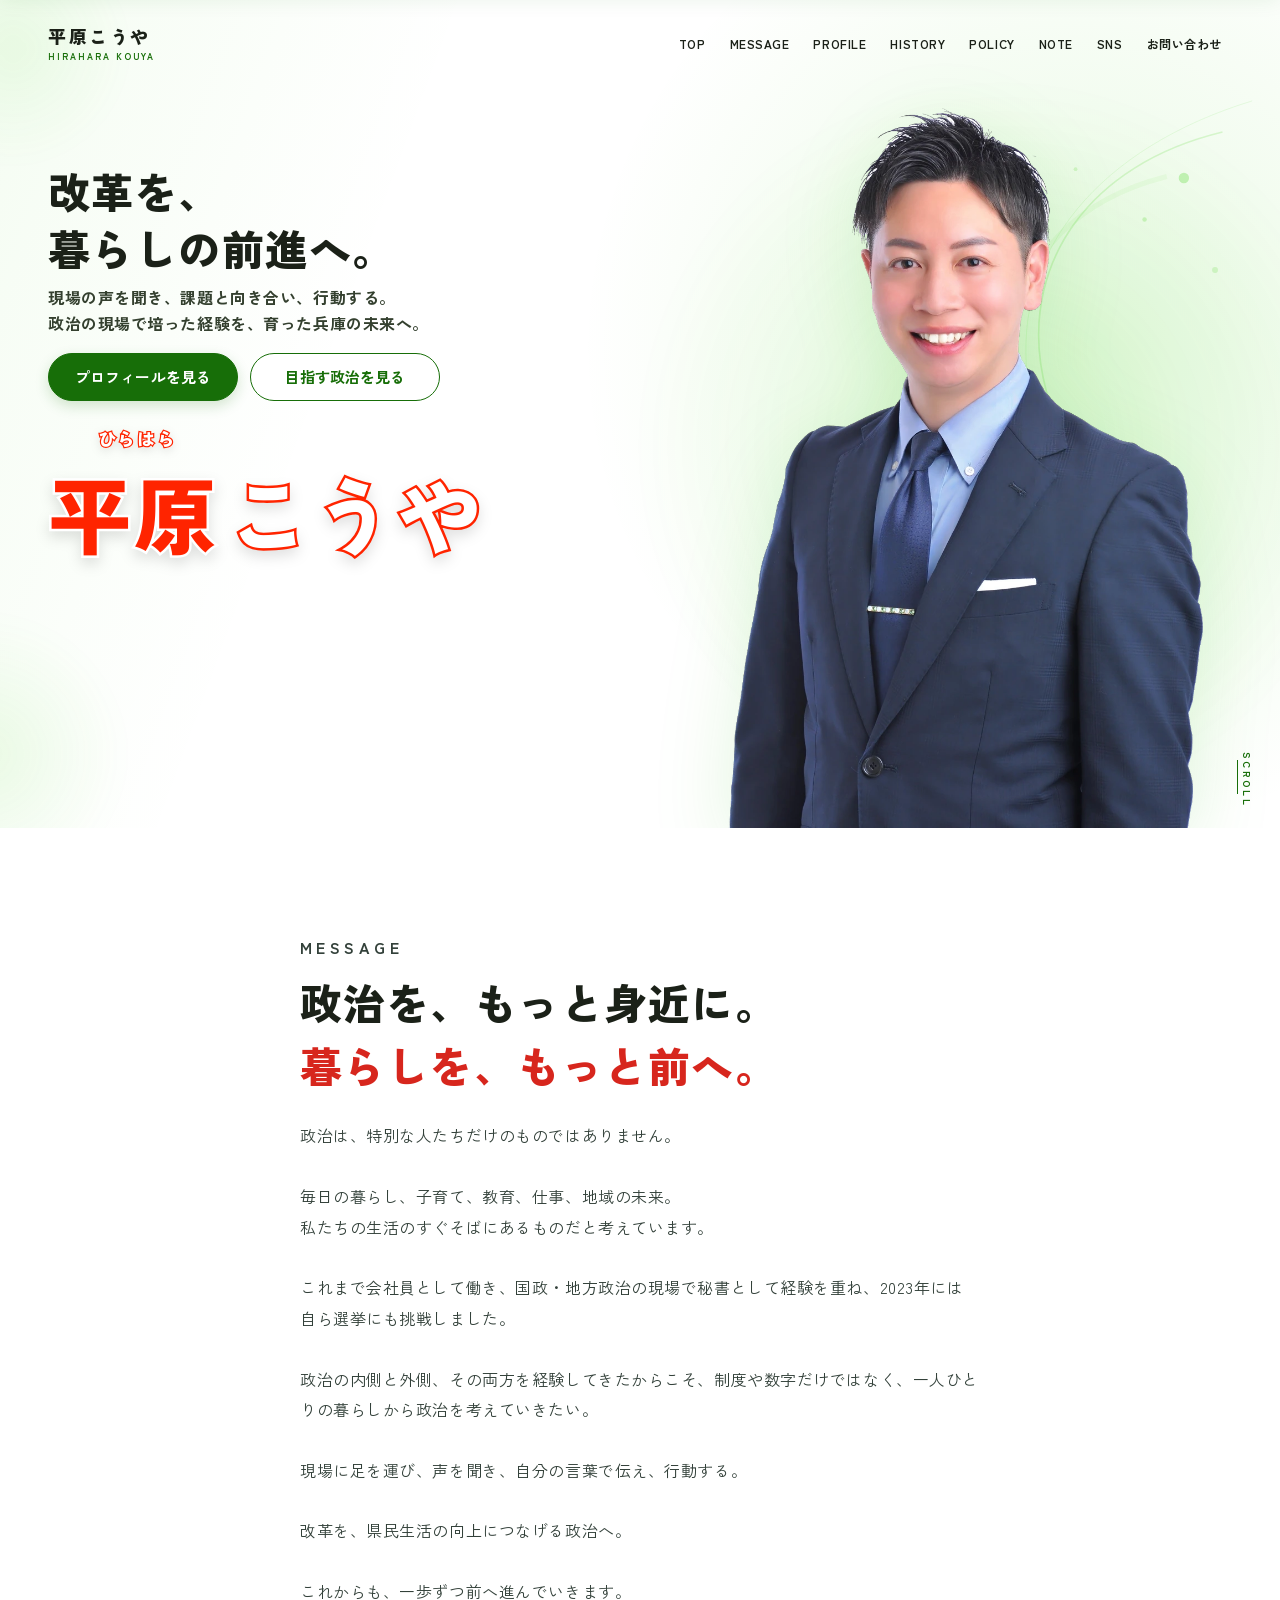
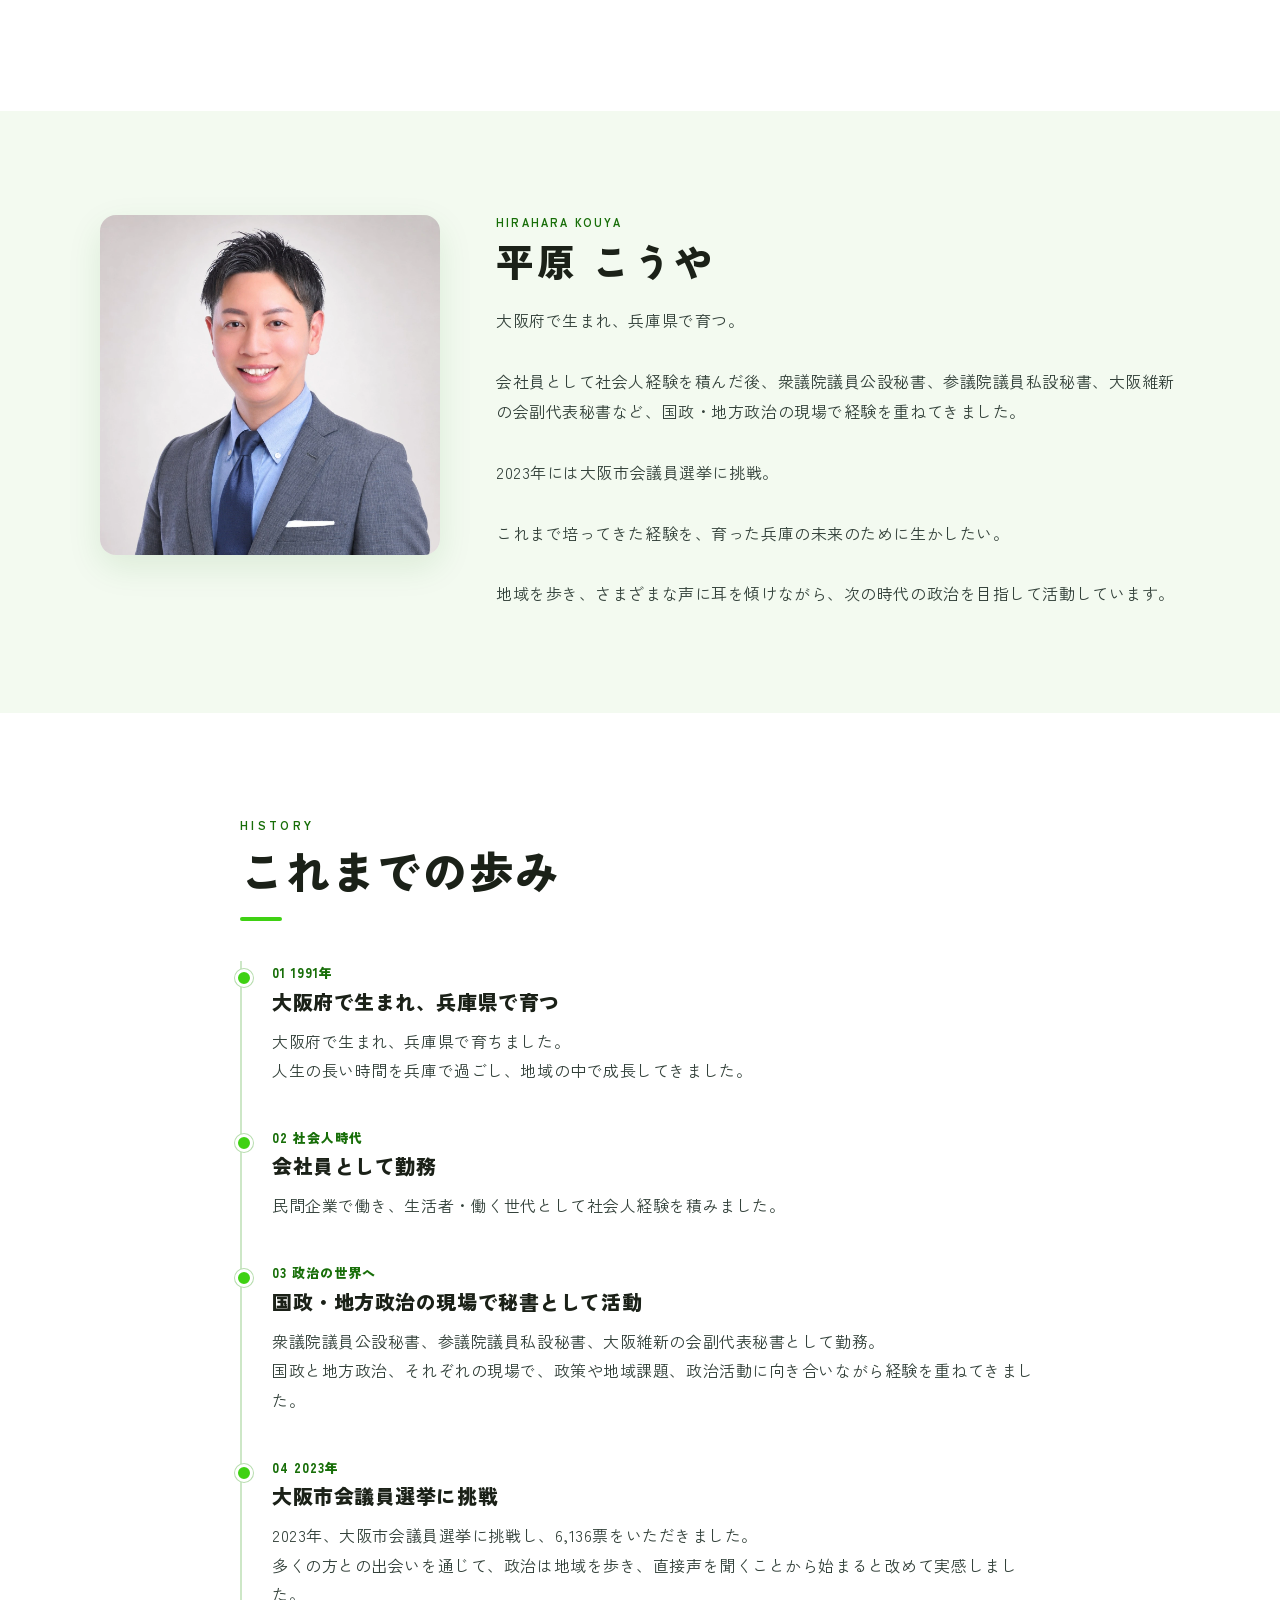
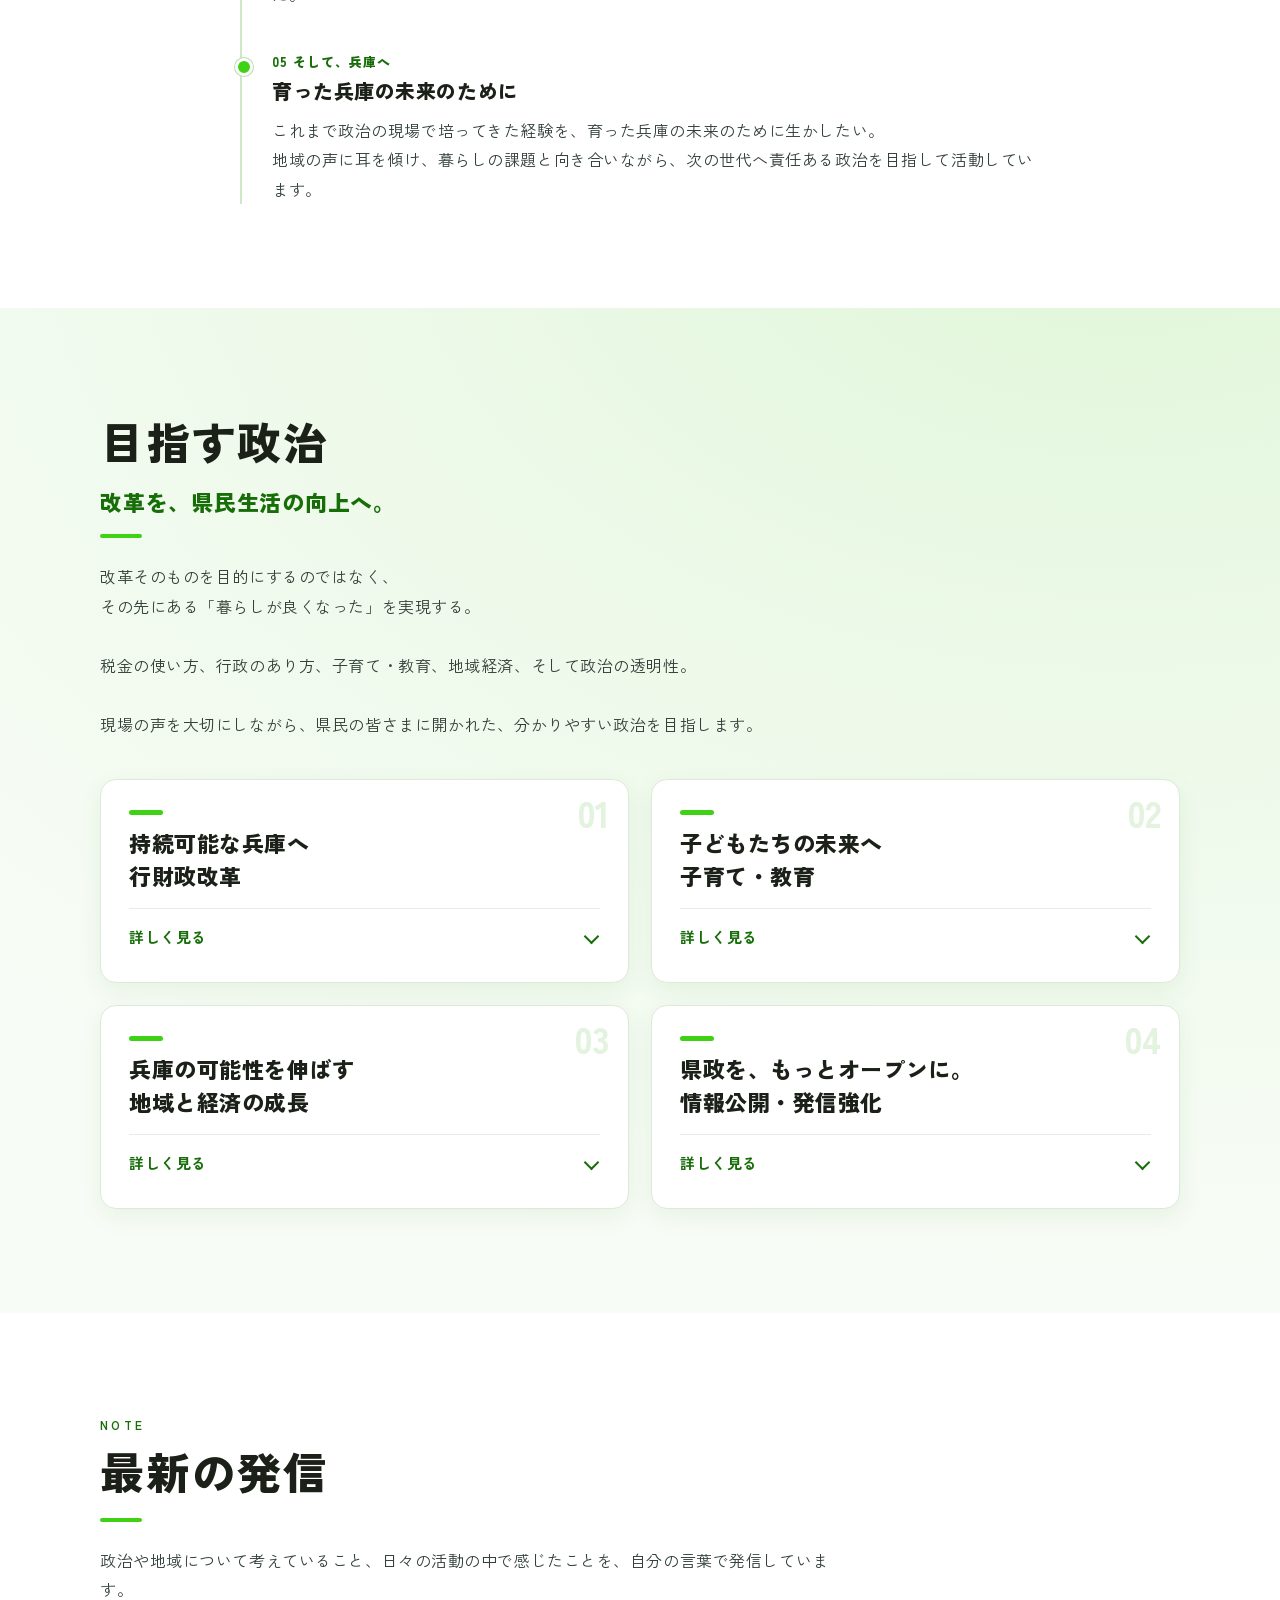
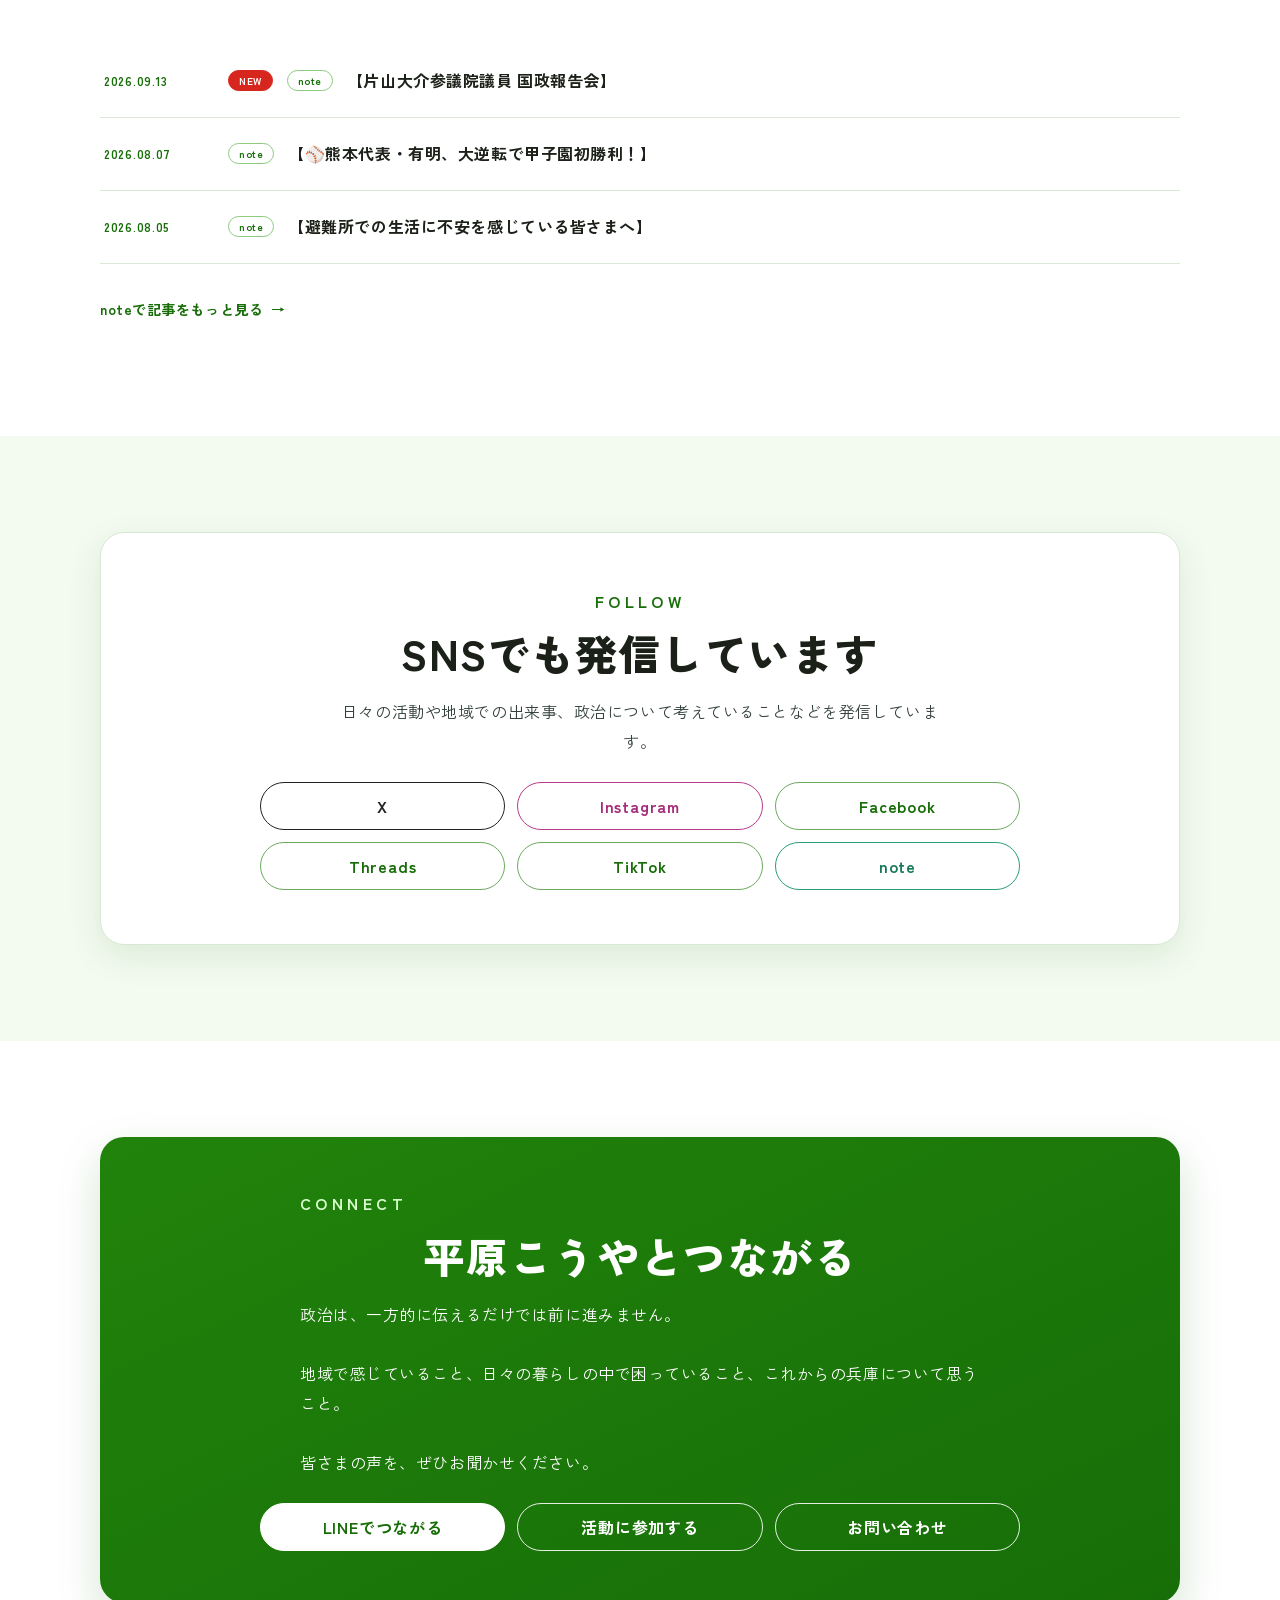
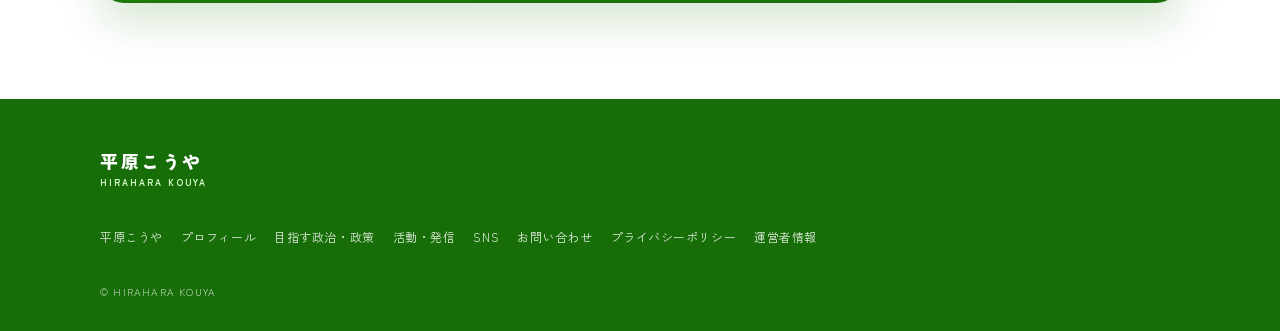
==== index.html @ 056015da "Load latest note articles from RSS" ====
<!doctype html><html lang="ja"><head><meta charset="utf-8"><meta name="viewport" content="width=device-width,initial-scale=1"><title>平原こうや（平原幸弥）公式サイト｜プロフィール・活動・政策</title><meta name="description" content="平原こうや（平原幸弥）公式サイト。プロフィール、活動、政策、最新の発信、SNS、お問い合わせ情報をご案内します。">
<link rel="preconnect" href="https://fonts.googleapis.com"><link rel="preconnect" href="https://fonts.gstatic.com" crossorigin>
<link href="https://fonts.googleapis.com/css2?family=Zen+Kaku+Gothic+New:wght@400;500;700;900&family=Yuji+Syuku&display=swap" rel="stylesheet">
<style>
*{box-sizing:border-box;margin:0;padding:0}
:root{
  --green:#3FD113;
  --green-dark:#237D12;
  --green-deep:#176E08;
  --green-ink:#124F0B;
  --wash:#F3FAF0;
  --wash-strong:#EAF7E5;
  --paper:#fff;
  --ink:#1B2118;
  --text:#33413A;
  --muted:#667068;
  --line:#DCE8D8;
  --red:#D7261D;
  --hero-red:#FF2400;
  --shadow:0 12px 34px rgba(23,110,8,.10);
}
html{scroll-behavior:smooth;scroll-padding-top:72px}
body{
  font-family:'Zen Kaku Gothic New','Hiragino Kaku Gothic ProN','Noto Sans JP',sans-serif;
  color:var(--ink);
  background:var(--paper);
  font-size:16px;
  line-height:1.8;
  letter-spacing:.035em;
  -webkit-font-smoothing:antialiased;
  text-rendering:optimizeLegibility;
  overflow-x:clip;
}
img{display:block;max-width:100%}
a{color:inherit;text-decoration:none}
ul{list-style:none}
button,input,textarea,select{font:inherit}
.wrap{width:min(100%,1120px);margin-inline:auto;padding-inline:20px}
.sec{position:relative;padding:72px 0}
.en{
  color:var(--green-deep);
  font-size:12px;
  font-weight:700;
  line-height:1.4;
  letter-spacing:.28em;
  text-transform:uppercase;
}
.sec-head{margin-bottom:40px}
.sec-head h2{
  margin-top:8px;
  font-size:30px;
  font-weight:900;
  line-height:1.35;
  letter-spacing:.04em;
}
.sec-head h2::after{
  content:"";
  display:block;
  width:42px;
  height:4px;
  margin-top:16px;
  border-radius:999px;
  background:var(--green);
}
.sec-head>p:not(.en){margin-top:24px;max-width:760px;color:var(--text);font-size:16px;line-height:1.85}
.acc-red{color:var(--red)}

/* Header */
.header,.fheader{
  left:0;right:0;z-index:70;
  display:flex;align-items:center;justify-content:space-between;
  padding:14px 20px;
}
.header{position:absolute;top:0}
.fheader{
  position:fixed;top:0;
  background:rgba(255,255,255,.96);
  box-shadow:0 5px 22px rgba(23,110,8,.10);
  transform:translateY(-110%);
  transition:transform .28s ease;
  backdrop-filter:blur(10px);
  -webkit-backdrop-filter:blur(10px);
}
.fheader.show{transform:translateY(0)}
.logo{
  min-height:44px;
  display:inline-flex;
  flex-direction:column;
  justify-content:center;
  font-size:18px;
  font-weight:900;
  line-height:1.25;
  letter-spacing:.14em;
}
.logo small{
  display:block;
  margin-top:5px;
  color:var(--green-deep);
  font-size:9px;
  font-weight:700;
  line-height:1.2;
  letter-spacing:.22em;
}
.gnav{display:none}
.menu-btn{
  position:relative;z-index:71;
  width:46px;height:46px;
  border:0;border-radius:11px;
  background:var(--green-deep);
  box-shadow:0 7px 18px rgba(23,110,8,.16);
  cursor:pointer;
}
.menu-btn span{
  display:block;
  width:20px;height:2px;
  margin:5px auto;
  background:#fff;
  transition:transform .22s ease,opacity .22s ease;
}
body.menu-open{overflow:hidden}
body.menu-open .menu-btn span:nth-child(1){transform:translateY(7px) rotate(45deg)}
body.menu-open .menu-btn span:nth-child(2){opacity:0}
body.menu-open .menu-btn span:nth-child(3){transform:translateY(-7px) rotate(-45deg)}
body.menu-open .header,body.menu-open .fheader{background:transparent;box-shadow:none}
body.menu-open .header .logo,body.menu-open .fheader .logo{color:#fff}
body.menu-open .header .logo small,body.menu-open .fheader .logo small{color:#D9FFD0}
.menu{
  position:fixed;inset:0;z-index:60;
  display:flex;
  flex-direction:column;
  justify-content:flex-start;
  gap:0;
  padding:96px 32px 40px;
  overflow-y:auto;
  background:linear-gradient(155deg,#21830B 0%,var(--green-deep) 100%);
  opacity:0;
  visibility:hidden;
  pointer-events:none;
  transition:opacity .22s ease,visibility .22s ease;
}
body.menu-open .menu{opacity:1;visibility:visible;pointer-events:auto}
.menu>a{
  display:flex;
  align-items:center;
  min-height:56px;
  padding:10px 0;
  border-bottom:1px solid rgba(255,255,255,.22);
  color:#fff;
  font-size:20px;
  font-weight:900;
  line-height:1.35;
  letter-spacing:.08em;
}
.menu-sns{display:flex;flex-wrap:wrap;gap:10px 18px;margin-top:26px}
.menu-sns a{
  display:inline-flex;align-items:center;justify-content:center;
  min-width:44px;min-height:44px;
  color:#fff;
  font-size:12px;font-weight:700;
}

/* Hero */
.hero{
  position:relative;
  min-height:100svh;
  display:flex;
  flex-direction:column;
  overflow:hidden;
  isolation:isolate;
  background:#fff;
}
.hero::before{
  content:"";
  position:absolute;inset:0;z-index:0;pointer-events:none;
  background:
    radial-gradient(circle at 84% 42%,rgba(63,209,19,.14) 0%,rgba(63,209,19,.07) 18%,rgba(63,209,19,0) 42%),
    linear-gradient(110deg,rgba(63,209,19,.055) 0%,rgba(255,255,255,0) 30%);
}
.hero::after{
  content:"";
  position:absolute;z-index:1;right:-34%;top:7%;
  width:118vw;height:62vh;
  pointer-events:none;
  opacity:.78;
  background:url("data:image/svg+xml,%3Csvg xmlns='http://www.w3.org/2000/svg' viewBox='0 0 1000 900'%3E%3Cg fill='none' stroke='%233FD113'%3E%3Cpath d='M940 70C755 115 676 248 695 382c19 137 132 227 94 360-28 96-123 142-244 150' stroke-width='2.2' opacity='.22'/%3E%3Cpath d='M980 28C775 91 658 229 677 399c18 157 141 254 85 407' stroke-width='1.3' opacity='.13'/%3E%3Cpath d='M865 130C746 160 668 238 660 338' stroke-width='7' opacity='.08'/%3E%3C/g%3E%3Cg fill='%233FD113'%3E%3Ccircle cx='888' cy='132' r='7' opacity='.35'/%3E%3Ccircle cx='835' cy='188' r='3' opacity='.28'/%3E%3Ccircle cx='930' cy='256' r='4' opacity='.22'/%3E%3Ccircle cx='742' cy='120' r='2.6' opacity='.22'/%3E%3C/g%3E%3C/svg%3E") center/contain no-repeat;
}
.hero-ring{display:none}
.glow{position:absolute;pointer-events:none;border-radius:50%}
.glow-main{
  right:-8%;top:8%;z-index:1;
  width:min(66vw,760px);aspect-ratio:1;
  background:radial-gradient(circle,rgba(63,209,19,.13) 0%,rgba(63,209,19,.05) 34%,rgba(63,209,19,0) 69%);
  filter:blur(6px);
}
.glow-drop{
  left:-12%;bottom:-8%;z-index:1;
  width:min(34vw,280px);aspect-ratio:1;
  background:radial-gradient(circle,rgba(63,209,19,.09),rgba(63,209,19,0) 70%);
  filter:blur(12px);
}
.glow-corner{
  left:-8%;top:-8%;z-index:1;
  width:min(30vw,230px);aspect-ratio:1;
  background:radial-gradient(circle,rgba(63,209,19,.07),rgba(63,209,19,0) 72%);
  filter:blur(9px);
}
.hero-photo{
  position:absolute;
  right:-7%;bottom:11svh;z-index:3;
  height:70svh;
}
.hero-photo img{
  width:auto;height:100%;
  filter:drop-shadow(0 18px 38px rgba(46,184,15,.14));
}
.hero-name{
  position:absolute;left:16px;top:19svh;z-index:4;
  writing-mode:vertical-rl;
  font-size:clamp(50px,13.5vw,66px);
  font-weight:900;
  line-height:1.02;
  letter-spacing:.015em;
}
.hero-surname{position:relative;display:inline-block}
.hero-furigana{
  position:absolute;left:50%;top:-30px;z-index:6;
  transform:translateX(-50%);
  writing-mode:horizontal-tb;
  white-space:nowrap;
  color:#fff;
  font-size:14px;
  font-weight:900;
  line-height:1.1;
  letter-spacing:.10em;
  -webkit-font-smoothing:antialiased;
  -webkit-text-stroke:2px var(--hero-red);
  paint-order:stroke fill;
  filter:drop-shadow(0 3px 5px rgba(0,0,0,.10));
}
.hero-name .n1,.hero-name .n2{
  text-shadow:none;
  -webkit-font-smoothing:antialiased;
  text-rendering:geometricPrecision;
  paint-order:stroke fill;
  filter:drop-shadow(0 6px 7px rgba(0,0,0,.12));
}
.hero-name .n1{color:var(--hero-red);-webkit-text-stroke:4px #fff}
.hero-name .n2{color:#fff;-webkit-text-stroke:4px var(--hero-red)}
.hero-copy{
  position:relative;z-index:4;
  width:calc(100% - 40px);
  margin:auto 20px 18px;
  padding:18px;
  text-align:left;
  color:var(--ink);
  background:rgba(255,255,255,.95);
  border:1px solid rgba(215,232,211,.95);
  border-radius:18px;
  box-shadow:0 12px 28px rgba(23,110,8,.10);
  backdrop-filter:blur(10px);
  -webkit-backdrop-filter:blur(10px);
}
.hero-catch{
  font-size:30px;
  font-weight:900;
  line-height:1.35;
  letter-spacing:.035em;
}
.hero-sub{
  margin-top:8px;
  color:#34402F;
  font-size:16px;
  font-weight:600;
  line-height:1.65;
}
.hero-actions{display:grid;grid-template-columns:1fr 1fr;gap:12px;margin-top:16px}
.hero-actions .btn{
  min-width:0;
  padding:11px 8px;
  font-size:14px;
  letter-spacing:.01em;
  white-space:nowrap;
}
.hero-actions .btn:first-child{
  background:var(--green-deep);
  border:1.5px solid var(--green-deep);
  color:#fff;
  box-shadow:0 5px 14px rgba(23,110,8,.18);
}
.hero-actions .btn:nth-child(2){
  background:#fff;
  border:1.5px solid var(--green-deep);
  color:var(--green-deep);
  box-shadow:none;
}
.scroll-cue{display:none}

/* Message */
.message{background:#fff}
.message-inner{max-width:720px;margin-inline:auto}
.message h2{
  margin:8px 0 24px;
  font-size:30px;
  font-weight:900;
  line-height:1.5;
  letter-spacing:.035em;
}
.message p{color:var(--text);font-size:16px;line-height:1.9}

/* Profile */
#profile{background:var(--wash)}
.prof-grid{display:grid;gap:32px}
.prof-photo{
  width:min(100%,320px);
  margin-inline:auto;
  overflow:hidden;
  border-radius:16px;
  box-shadow:var(--shadow);
}
.prof-photo img{
  width:100%;height:auto!important;aspect-ratio:1/1;
  object-fit:cover;object-position:center top;
}
.prof-name{
  font-size:30px;
  font-weight:900;
  line-height:1.35;
  letter-spacing:.08em;
}
.prof-name small{
  display:block;
  margin-bottom:6px;
  color:var(--green-deep);
  font-size:11px;
  font-weight:700;
  letter-spacing:.2em;
}
.prof-text{margin-top:18px;color:var(--text);font-size:16px;line-height:1.9}

/* History */
.history{background:#fff}
.history .wrap{max-width:840px}
.timeline{
  position:relative;
  margin-top:6px;
  border-left:2px solid #CDE7C7;
}
.timeline li{
  position:relative;
  padding:0 0 40px 30px;
}
.timeline li:last-child{padding-bottom:0}
.timeline li::before{
  content:"";
  position:absolute;left:-7px;top:8px;
  width:12px;height:12px;
  border:3px solid #fff;
  border-radius:50%;
  background:var(--green);
  box-shadow:0 0 0 1px #B7DDAE;
}
.timeline h3{
  margin-bottom:10px;
  color:var(--ink);
  font-size:18px;
  font-weight:900;
  line-height:1.55;
}
.timeline h3::first-line{
  color:var(--green-deep);
  font-size:13px;
  line-height:1.9;
  letter-spacing:.08em;
}
.timeline p{color:var(--text);font-size:16px;line-height:1.85}

/* Policy */
#policy{
  background:radial-gradient(130% 110% at 88% -12%,#DFF7D8 0%,#EDF9E9 46%,#F8FCF6 100%);
}
#policy .sec-head{max-width:800px}
#policy .sec-head>.en{
  color:var(--ink);
  font-size:30px;
  font-weight:900;
  line-height:1.35;
  letter-spacing:.04em;
  text-transform:none;
}
#policy .sec-head h2{
  margin-top:12px;
  color:var(--green-deep);
  font-size:18px;
  font-weight:800;
  line-height:1.55;
  letter-spacing:.035em;
}
#policy .sec-head h2::after{
  width:42px;height:4px;margin-top:16px;background:var(--green);
}
#policy .sec-head>p:not(.en){margin-top:24px}
.policy-grid{display:grid;gap:16px}
.policy-card{
  position:relative;
  overflow:hidden;
  padding:26px 22px;
  border:1px solid #DCEAD8;
  border-radius:16px;
  background:#fff;
  box-shadow:0 8px 24px rgba(23,110,8,.07);
}
.policy-card summary{
  display:block;
  min-height:0;
  padding:0;
  list-style:none;
  cursor:pointer;
}
.policy-card summary::-webkit-details-marker{display:none}
.policy-card summary::marker{content:""}
.policy-card .num{
  position:absolute;right:18px;top:14px;
  color:#E3F3DF;
  font-size:36px;
  font-weight:900;
  line-height:1;
  letter-spacing:0;
  pointer-events:none;
}
.policy-title{
  position:relative;
  display:block;
  padding-right:48px;
  color:var(--ink);
  font-size:20px;
  font-weight:900;
  line-height:1.5;
}
.policy-title::before{
  content:"";
  display:block;
  width:34px;height:5px;
  margin-bottom:11px;
  border-radius:999px;
  background:var(--green);
}
.policy-toggle{
  display:flex;
  align-items:center;
  min-height:44px;
  margin-top:16px;
  padding-top:12px;
  border-top:1px solid #E5EEE2;
  color:var(--green-deep);
  font-size:15px;
  font-weight:700;
  line-height:1.4;
}
.policy-toggle::after{
  content:"";
  width:9px;height:9px;
  margin-left:auto;margin-right:3px;
  border-right:2px solid currentColor;
  border-bottom:2px solid currentColor;
  transform:rotate(45deg);
  transition:transform .2s ease;
}
.policy-card[open] .policy-toggle::after{transform:rotate(225deg)}
.policy-detail{padding-top:16px}
.policy-detail p{color:var(--text);font-size:16px;line-height:1.85}

/* Note */
#note{background:#fff}
.news-list li{border-bottom:1px solid var(--line)}
.news-list a{
  display:grid;
  grid-template-columns:auto auto 1fr;
  align-items:center;
  gap:8px 12px;
  min-height:72px;
  padding:16px 4px;
}
.news-list time{
  color:var(--green-deep);
  font-size:12px;
  font-weight:700;
  letter-spacing:.06em;
}
.tag{
  justify-self:start;
  padding:2px 10px;
  border:1px solid #8DCB80;
  border-radius:999px;
  color:var(--green-deep);
  font-size:10px;
  font-weight:700;
  line-height:1.5;
}
.tag.new{border-color:var(--red);background:var(--red);color:#fff}
.news-list .t{
  grid-column:1/-1;
  color:var(--ink);
  font-size:16px;
  font-weight:600;
  line-height:1.6;
}
.more{
  display:inline-flex;
  align-items:center;
  min-height:44px;
  margin-top:24px;
  color:var(--green-deep);
  font-size:14px;
  font-weight:700;
}
.more::after{content:"→";margin-left:8px}

/* Shared CTA */
.cta{padding:72px 0;text-align:center}
.cta-card{
  position:relative;
  overflow:hidden;
  border-radius:24px;
  padding:40px 22px;
}
.cta h2{
  margin:8px 0 14px;
  font-size:30px;
  font-weight:900;
  line-height:1.4;
  letter-spacing:.035em;
}
.cta p{font-size:16px;line-height:1.85}
.cta-btns{display:flex;flex-direction:column;gap:12px;max-width:560px;margin:26px auto 0}
.btn{
  display:flex;
  align-items:center;
  justify-content:center;
  min-height:48px;
  padding:12px 20px;
  border-radius:999px;
  font-size:16px;
  font-weight:700;
  line-height:1.35;
  letter-spacing:.05em;
  transition:background .2s ease,color .2s ease,border-color .2s ease,transform .2s ease;
}

/* SNS */
#sns{background:var(--wash)}
#sns .cta-card{
  border:1px solid #D7E8D3;
  background:#fff;
  color:var(--ink);
  box-shadow:var(--shadow);
}
#sns .en{color:var(--green-deep)}
#sns p{max-width:620px;margin-inline:auto;color:var(--text)}
#sns .cta-btns{
  display:grid;
  grid-template-columns:repeat(2,minmax(0,1fr));
  max-width:620px;
}
#sns .btn{
  width:100%;
  background:#fff;
  border:1.5px solid #6DAA60;
  color:var(--green-deep);
  box-shadow:none;
}
#sns .cta-btns a:nth-child(1){border-color:#222;color:#222}
#sns .cta-btns a:nth-child(2){border-color:#B53B8C;color:#A52E7B}
#sns .cta-btns a:nth-child(6){border-color:#2A9D75;color:#197A59}
#sns [aria-disabled="true"]{
  opacity:.48;
  border-color:#B8C4B5;
  color:#6E776C;
  cursor:default;
  pointer-events:none;
}

/* Connect */
#connect{background:#fff}
#connect .cta-card{
  background:linear-gradient(155deg,#21830B 0%,var(--green-deep) 100%);
  color:#fff;
  box-shadow:0 18px 44px rgba(23,110,8,.18);
}
#connect .en{color:#D9FFD0}
#connect h2{text-align:center}
#connect p{
  max-width:680px;
  margin-inline:auto;
  text-align:left;
  color:#fff;
}
#connect .cta-btns{max-width:620px}
#connect .btn-red{
  border:1.5px solid #fff;
  background:#fff;
  color:var(--green-deep);
  box-shadow:none;
}
#connect .btn-ghost{
  border:1.5px solid rgba(255,255,255,.88);
  background:transparent;
  color:#fff;
}

/* Footer */
.footer{
  padding:48px 0 30px;
  background:var(--green-deep);
  color:rgba(255,255,255,.86);
}
.footer .logo{color:#fff}
.footer .logo small{color:#D9FFD0}
.fnav{
  display:flex;
  flex-wrap:wrap;
  gap:2px 18px;
  margin-top:24px;
}
.fnav a{
  display:inline-flex;
  align-items:center;
  min-height:44px;
  font-size:12px;
  line-height:1.4;
}
.copy{
  margin-top:24px;
  color:rgba(255,255,255,.72);
  font-size:10px;
  letter-spacing:.12em;
}

/* Interaction / accessibility */
a:focus-visible,button:focus-visible,summary:focus-visible{
  outline:3px solid #111;
  outline-offset:3px;
  box-shadow:0 0 0 2px #fff;
}
.rv{opacity:0;transform:translateY(16px);transition:opacity .6s ease,transform .6s ease}
.rv.on{opacity:1;transform:none}
@media(scripting:none){.rv{opacity:1;transform:none}}
@media(prefers-reduced-motion:reduce){
  html{scroll-behavior:auto}
  *,*::before,*::after{
    animation-duration:.01ms!important;
    animation-iteration-count:1!important;
    transition-duration:.01ms!important;
    scroll-behavior:auto!important;
  }
  .rv{opacity:1;transform:none}
}

/* Desktop */
@media(min-width:840px){
  .wrap{padding-inline:20px}
  .sec{padding:104px 0}
  .header{padding:22px 48px}
  .fheader{padding:10px 48px}
  .gnav{display:flex;align-items:center;gap:4px}
  .gnav a{
    display:inline-flex;align-items:center;
    min-height:44px;
    padding:0 10px;
    font-size:12px;
    font-weight:700;
  }
  .gnav a:hover{color:var(--green-deep)}
  .fheader .gnav{display:flex}
  .menu-btn{display:none}
  .sec-head h2{font-size:44px}
  .hero{min-height:92vh}
  .hero::after{right:1%;top:3%;width:min(58vw,920px);height:94%}
  .hero-photo{right:6%;bottom:0;height:80vh}
  .hero-name{
    left:48px;top:auto;bottom:30vh;
    writing-mode:horizontal-tb;
    font-size:84px;
    line-height:1.05;
  }
  .hero-name .n1{margin-right:8px;-webkit-text-stroke:5px #fff}
  .hero-name .n2{-webkit-text-stroke:5px var(--hero-red)}
  .hero-furigana{top:-40px;font-size:18px;-webkit-text-stroke:2.4px var(--hero-red)}
  .hero-copy{
    position:absolute;left:48px;top:18vh;
    width:auto;max-width:540px;
    margin:0;padding:0;
    border:0;border-radius:0;
    background:transparent;
    box-shadow:none;
    backdrop-filter:none;
    -webkit-backdrop-filter:none;
  }
  .hero-catch{font-size:clamp(40px,3.3vw,48px)}
  .hero-sub{max-width:460px}
  .hero-actions{display:flex;justify-content:flex-start;width:auto}
  .hero-actions .btn{min-width:190px;padding-inline:18px;font-size:15px}
  .scroll-cue{
    display:block;
    position:absolute;right:24px;bottom:20px;z-index:5;
    writing-mode:vertical-rl;
    color:var(--green-deep);
    font-size:10px;font-weight:700;letter-spacing:.3em;
  }
  .scroll-cue::after{
    content:"";display:block;width:1px;height:34px;margin:8px auto 0;background:var(--green-deep)
  }
  .message h2{font-size:42px}
  .prof-grid{grid-template-columns:340px 1fr;gap:56px;align-items:start}
  .prof-photo{width:340px;margin:0}
  .prof-name{font-size:38px}
  .timeline h3{font-size:20px}
  #policy .sec-head>.en{font-size:44px}
  #policy .sec-head h2{font-size:22px}
  .policy-grid{grid-template-columns:repeat(2,minmax(0,1fr));gap:22px}
  .policy-card{padding:30px 28px}
  .policy-title{font-size:22px}
  .news-list a{grid-template-columns:110px auto auto 1fr;gap:12px 14px}
  .news-list .t{grid-column:auto;font-size:16px}
  .cta{padding:96px 0}
  .cta-card{padding:54px 48px}
  .cta h2{font-size:42px}
  #sns .cta-btns{grid-template-columns:repeat(3,minmax(0,1fr));max-width:760px}
  #connect .cta-card{padding:52px 56px}
  #connect .cta-btns{flex-direction:row;max-width:760px}
  #connect .cta-btns .btn{flex:1}
}

@media(min-width:840px) and (max-width:1099px){
  .gnav{display:none!important}
  .menu-btn{display:block!important}
}

/* Short desktop / landscape safety */
@media(min-width:840px) and (max-height:760px){
  .hero{min-height:720px}
  .hero-photo{height:660px}
  .hero-copy{top:128px}
  .hero-name{bottom:150px;font-size:76px}
}

/* Narrow mobile safety */
@media(max-width:370px){
  .hero-name{font-size:48px}
  .hero-copy{width:calc(100% - 28px);margin-inline:14px;padding:15px}
  .hero-catch{font-size:27px}
  .hero-sub{font-size:15px}
  .hero-actions{gap:8px}
  .hero-actions .btn{font-size:13px;padding-inline:6px}
}
</style>
<link rel="canonical" href="https://hiraharakouya.com/">
<link rel="icon" href="assets/img/favicon.svg" type="image/svg+xml">
<link rel="preload" as="image" href="assets/images/hero-home.webp" fetchpriority="high">
<meta property="og:type" content="website"><meta property="og:title" content="平原こうや（平原幸弥）公式サイト｜プロフィール・活動・政策"><meta property="og:description" content="平原こうや（平原幸弥）公式サイト。プロフィール、活動、政策、最新の発信、SNS、お問い合わせ情報をご案内します。"><meta property="og:url" content="https://hiraharakouya.com/"><meta property="og:image" content="https://hiraharakouya.com/assets/images/ogp-1200x630.webp"><meta property="og:image:width" content="1200"><meta property="og:image:height" content="630"><meta property="og:site_name" content="平原こうや公式サイト"><meta name="twitter:card" content="summary_large_image">
<script type="application/ld+json">{"@context":"https://schema.org","@type":"Person","name":"平原こうや","alternateName":"平原幸弥","url":"https://hiraharakouya.com/","sameAs":["https://x.com/HIRAHARAKOUYA","https://www.instagram.com/hiraharakouya327/","https://note.com/hirahara508"]}</script>
</head><body>
<header class="header"><a class="logo" href="#top">平原こうや<small>HIRAHARA KOUYA</small></a><nav class="gnav"><a href="#top">TOP</a><a href="#message">MESSAGE</a><a href="#profile">PROFILE</a><a href="#history">HISTORY</a><a href="#policy">POLICY</a><a href="#note">NOTE</a><a href="#sns">SNS</a><a href="#connect">お問い合わせ</a></nav><button class="menu-btn" aria-label="メニュー" aria-controls="site-menu" aria-expanded="false"><span></span><span></span><span></span></button></header>
<div class="fheader"><a class="logo" href="#top">平原こうや<small>HIRAHARA KOUYA</small></a><nav class="gnav"><a href="#top">TOP</a><a href="#message">MESSAGE</a><a href="#profile">PROFILE</a><a href="#history">HISTORY</a><a href="#policy">POLICY</a><a href="#note">NOTE</a><a href="#sns">SNS</a><a href="#connect">お問い合わせ</a></nav><button class="menu-btn" aria-label="メニュー" aria-controls="site-menu" aria-expanded="false"><span></span><span></span><span></span></button></div>
<div class="menu" id="site-menu"><a href="#top">TOP</a><a href="#message">MESSAGE</a><a href="#profile">PROFILE</a><a href="#history">HISTORY</a><a href="#policy">POLICY</a><a href="#note">NOTE</a><a href="#sns">SNS</a><a href="#connect">お問い合わせ</a><div class="menu-sns"><a href="https://x.com/HIRAHARAKOUYA">X</a><a href="https://www.instagram.com/hiraharakouya327/">Instagram</a><a href="https://note.com/hirahara508">note</a></div></div>
<div class="hero" id="top">
<div class="glow glow-corner" aria-hidden="true"></div><div class="glow glow-main" aria-hidden="true"></div><div class="glow glow-drop" aria-hidden="true"></div><div class="hero-ring" aria-hidden="true"></div>
<div class="hero-photo"><img src="assets/images/hero-home.webp" alt="平原こうや" width="865" height="1300" loading="eager" fetchpriority="high" decoding="async"></div>
<p class="hero-name"><span class="hero-surname"><span class="hero-furigana">ひらはら</span><span class="n1">平原</span></span><span class="n2">こうや</span></p>
<div class="hero-copy"><h1 class="hero-catch">改革を、<br>暮らしの前進へ。</h1><p class="hero-sub">現場の声を聞き、課題と向き合い、行動する。<br>政治の現場で培った経験を、育った兵庫の未来へ。</p><div class="hero-actions"><a class="btn btn-red" href="#profile">プロフィールを見る</a><a class="btn btn-red" href="#policy">目指す政治を見る</a></div></div><p class="scroll-cue">SCROLL</p></div>
<section class="sec message" id="message"><div class="wrap message-inner rv"><p class="en">Message</p><h2>政治を、もっと身近に。<br><span class="acc-red">暮らしを、もっと前へ。</span></h2><p>政治は、特別な人たちだけのものではありません。<br><br>毎日の暮らし、子育て、教育、仕事、地域の未来。<br>私たちの生活のすぐそばにあるものだと考えています。<br><br>これまで会社員として働き、国政・地方政治の現場で秘書として経験を重ね、2023年には自ら選挙にも挑戦しました。<br><br>政治の内側と外側、その両方を経験してきたからこそ、制度や数字だけではなく、一人ひとりの暮らしから政治を考えていきたい。<br><br>現場に足を運び、声を聞き、自分の言葉で伝え、行動する。<br><br>改革を、県民生活の向上につなげる政治へ。<br><br>これからも、一歩ずつ前へ進んでいきます。</p></div></section>
<section class="sec" id="profile"><div class="wrap prof-grid"><div class="prof-photo rv"><img src="assets/images/profile-home.webp" alt="平原こうや プロフィール写真" width="1254" height="1254" loading="lazy" decoding="async"></div><div class="rv"><p class="prof-name"><small>HIRAHARA KOUYA</small>平原 こうや</p><p class="prof-text">大阪府で生まれ、兵庫県で育つ。<br><br>会社員として社会人経験を積んだ後、衆議院議員公設秘書、参議院議員私設秘書、大阪維新の会副代表秘書など、国政・地方政治の現場で経験を重ねてきました。<br><br>2023年には大阪市会議員選挙に挑戦。<br><br>これまで培ってきた経験を、育った兵庫の未来のために生かしたい。<br><br>地域を歩き、さまざまな声に耳を傾けながら、次の時代の政治を目指して活動しています。</p></div></div></section>
<section class="sec policy history" id="history"><div class="wrap"><div class="sec-head rv"><p class="en">History</p><h2>これまでの歩み</h2></div><ul class="timeline rv"><li><h3>01 1991年<br>大阪府で生まれ、兵庫県で育つ</h3><p>大阪府で生まれ、兵庫県で育ちました。<br>人生の長い時間を兵庫で過ごし、地域の中で成長してきました。</p></li><li><h3>02 社会人時代<br>会社員として勤務</h3><p>民間企業で働き、生活者・働く世代として社会人経験を積みました。</p></li><li><h3>03 政治の世界へ<br>国政・地方政治の現場で秘書として活動</h3><p>衆議院議員公設秘書、参議院議員私設秘書、大阪維新の会副代表秘書として勤務。<br>国政と地方政治、それぞれの現場で、政策や地域課題、政治活動に向き合いながら経験を重ねてきました。</p></li><li><h3>04 2023年<br>大阪市会議員選挙に挑戦</h3><p>2023年、大阪市会議員選挙に挑戦し、6,136票をいただきました。<br>多くの方との出会いを通じて、政治は地域を歩き、直接声を聞くことから始まると改めて実感しました。</p></li><li><h3>05 そして、兵庫へ<br>育った兵庫の未来のために</h3><p>これまで政治の現場で培ってきた経験を、育った兵庫の未来のために生かしたい。<br>地域の声に耳を傾け、暮らしの課題と向き合いながら、次の世代へ責任ある政治を目指して活動しています。</p></li></ul></div></section>
<section class="sec policy" id="policy"><div class="wrap"><div class="sec-head rv"><p class="en">目指す政治</p><h2>改革を、県民生活の向上へ。</h2><p>改革そのものを目的にするのではなく、<br>その先にある「暮らしが良くなった」を実現する。<br><br>税金の使い方、行政のあり方、子育て・教育、地域経済、そして政治の透明性。<br><br>現場の声を大切にしながら、県民の皆さまに開かれた、分かりやすい政治を目指します。</p></div><div class="policy-grid rv"><details class="policy-card" data-policy-slot="1"><summary><span class="num">01</span><span class="policy-title">持続可能な兵庫へ<br>行財政改革</span><span class="policy-toggle">詳しく見る</span></summary><div class="policy-detail"><p>限られた財源を、本当に必要な行政サービスへ。<br>事業や補助金、外郭団体などを不断に見直し、将来世代へ過度な負担を残さない県政を目指します。<br>行政の効率化やDXも進め、限られた人員・財源をより効果的に活用できる行政を目指します。</p></div></details><details class="policy-card" data-policy-slot="2"><summary><span class="num">02</span><span class="policy-title">子どもたちの未来へ<br>子育て・教育</span><span class="policy-toggle">詳しく見る</span></summary><div class="policy-detail"><p>子育て世代を支え、子どもたちが家庭環境に左右されず、それぞれの可能性を伸ばせる兵庫を目指します。<br>子どもを産み育てたいと思える環境づくりと、一人ひとりの個性や可能性を伸ばす教育を大切にします。</p></div></details><details class="policy-card" data-policy-slot="3"><summary><span class="num">03</span><span class="policy-title">兵庫の可能性を伸ばす<br>地域と経済の成長</span><span class="policy-toggle">詳しく見る</span></summary><div class="policy-detail"><p>神戸・阪神・播磨・但馬・丹波・淡路。<br>それぞれの地域が持つ強みや魅力を生かし、人や企業から選ばれる兵庫を目指します。<br>地域ごとの特色を大切にしながら、兵庫全体の成長と県民生活の向上につなげていきます。</p></div></details><details class="policy-card" data-policy-slot="4"><summary><span class="num">04</span><span class="policy-title">県政を、もっとオープンに。<br>情報公開・発信強化</span><span class="policy-toggle">詳しく見る</span></summary><div class="policy-detail"><p>政治や行政で何が議論され、税金がどのように使われ、何が決まったのか。<br>政治に詳しい人だけではなく、誰にでも分かりやすく伝わる県政を目指します。<br><br>情報公開を積極的に進めるとともに、SNSなども活用し、議会や行政の動きを迅速かつ分かりやすく発信します。<br><br>政治家自身の活動や考えについても継続的に発信し、県民と政治との情報格差をできる限り小さくしていきます。<br><br>「何をしているのか分からない政治」から、<br>「見える、分かる、参加できる政治」へ。<br><br>政治の透明化を力強く進めます。</p></div></details></div></div></section>
<section class="sec" id="note"><div class="wrap"><div class="sec-head rv"><p class="en">Note</p><h2>最新の発信</h2><p>政治や地域について考えていること、日々の活動の中で感じたことを、自分の言葉で発信しています。</p></div><ul class="news-list rv" id="note-feed"><li><a href="https://note.com/hirahara508/n/n354220453320" target="_blank" rel="noopener"><time>2026.09.13</time><span class="tag new">NEW</span><span class="tag">note</span><span class="t">【片山大介参議院議員 国政報告会】</span></a></li><li><a href="https://note.com/hirahara508/n/n118db88459a1" target="_blank" rel="noopener"><time>2026.08.07</time><span class="tag">note</span><span class="t">【⚾️熊本代表・有明、大逆転で甲子園初勝利！】</span></a></li><li><a href="https://note.com/hirahara508/n/n3158386e1032" target="_blank" rel="noopener"><time>2026.08.05</time><span class="tag">note</span><span class="t">【避難所での生活に不安を感じている皆さまへ】</span></a></li></ul><a class="more rv" href="https://note.com/hirahara508" target="_blank" rel="noopener">noteで記事をもっと見る</a></div></section>
<section class="sec cta" id="sns"><div class="wrap rv"><div class="cta-card"><p class="en">Follow</p><h2>SNSでも発信しています</h2><p>日々の活動や地域での出来事、政治について考えていることなどを発信しています。</p><div class="cta-btns"><a class="btn btn-red" href="https://x.com/HIRAHARAKOUYA" target="_blank" rel="noopener">X</a><a class="btn btn-ghost" href="https://www.instagram.com/hiraharakouya327/" target="_blank" rel="noopener">Instagram</a><a class="btn btn-ghost" href="https://www.facebook.com/share/19aMJ3LEyP/?mibextid=wwXIfr" target="_blank" rel="noopener">Facebook</a><a class="btn btn-ghost" href="https://www.threads.com/@hiraharakouya327?igshid=NTc4MTIwNjQ2YQ==" target="_blank" rel="noopener">Threads</a><a class="btn btn-ghost" href="https://www.tiktok.com/@hiraharakouya?_r=1&_t=ZS-99S4CiRe8vt" target="_blank" rel="noopener">TikTok</a><a class="btn btn-ghost" href="https://note.com/hirahara508" target="_blank" rel="noopener">note</a></div></div></div></section>
<section class="sec cta" id="connect"><div class="wrap rv"><div class="cta-card"><p class="en">Connect</p><h2>平原こうやとつながる</h2><p>政治は、一方的に伝えるだけでは前に進みません。<br><br>地域で感じていること、日々の暮らしの中で困っていること、これからの兵庫について思うこと。<br><br>皆さまの声を、ぜひお聞かせください。</p><div class="cta-btns"><a class="btn btn-red" aria-disabled="true">LINEでつながる</a><a class="btn btn-ghost" href="support.html">活動に参加する</a><a class="btn btn-ghost" href="support.html#contact">お問い合わせ</a></div></div></div></section>
<footer class="footer" id="operator"><div class="wrap"><p class="logo">平原こうや<small>HIRAHARA KOUYA</small></p><nav class="fnav"><a href="#top">平原こうや</a><a href="#profile">プロフィール</a><a href="#policy">目指す政治・政策</a><a href="#note">活動・発信</a><a href="#sns">SNS</a><a href="#connect">お問い合わせ</a><a href="privacy.html">プライバシーポリシー</a><a href="#operator">運営者情報</a></nav><p class="copy">© HIRAHARA KOUYA</p></div></footer>
<script>
document.addEventListener('DOMContentLoaded',function(){
 var fh=document.querySelector('.fheader');
 var btns=document.querySelectorAll('.menu-btn');
 function setMenu(open){document.body.classList.toggle('menu-open',open);btns.forEach(function(b){b.setAttribute('aria-expanded',open?'true':'false')})}
 addEventListener('scroll',function(){if(fh)fh.classList.toggle('show',scrollY>160)},{passive:true});
 btns.forEach(function(b){b.addEventListener('click',function(){setMenu(!document.body.classList.contains('menu-open'))})});
 document.querySelectorAll('.menu a').forEach(function(a){a.addEventListener('click',function(){setMenu(false)})});
 document.addEventListener('keydown',function(e){if(e.key==='Escape')setMenu(false)});
 var noteList=document.getElementById('note-feed');
 if(noteList){
  var noteRss='https://note.com/hirahara508/rss';
  var noteApi='https://api.rss2json.com/v1/api.json?rss_url='+encodeURIComponent(noteRss);
  fetch(noteApi,{cache:'no-store'})
   .then(function(r){if(!r.ok)throw new Error('RSS request failed');return r.json()})
   .then(function(data){
    if(!data||data.status!=='ok'||!Array.isArray(data.items)||!data.items.length)return;
    var items=data.items.filter(function(item){return item&&typeof item.link==='string'&&/^https:\/\/note\.com\/hirahara508\/n\//.test(item.link)&&item.title}).slice(0,3);
    if(!items.length)return;
    var frag=document.createDocumentFragment();
    items.forEach(function(item,i){
     var li=document.createElement('li');
     var a=document.createElement('a');
     a.href=item.link;a.target='_blank';a.rel='noopener';
     var time=document.createElement('time');
     var m=String(item.pubDate||'').match(/^(\d{4})-(\d{2})-(\d{2})/);
     time.textContent=m?m[1]+'.'+m[2]+'.'+m[3]:'';
     a.appendChild(time);
     if(i===0){var fresh=document.createElement('span');fresh.className='tag new';fresh.textContent='NEW';a.appendChild(fresh)}
     var tag=document.createElement('span');tag.className='tag';tag.textContent='note';a.appendChild(tag);
     var title=document.createElement('span');title.className='t';title.textContent=item.title;a.appendChild(title);
     li.appendChild(a);frag.appendChild(li);
    });
    while(noteList.firstChild)noteList.removeChild(noteList.firstChild);
    noteList.appendChild(frag);
   })
   .catch(function(){});
 }
 var reduce=matchMedia('(prefers-reduced-motion: reduce)').matches;
 if(reduce||!('IntersectionObserver' in window)){document.querySelectorAll('.rv').forEach(function(el){el.classList.add('on')})}
 else{var io=new IntersectionObserver(function(es){es.forEach(function(e){if(e.isIntersecting){e.target.classList.add('on');io.unobserve(e.target)}})},{threshold:.12});document.querySelectorAll('.rv').forEach(function(el){io.observe(el)})}
});
</script>
</body></html>
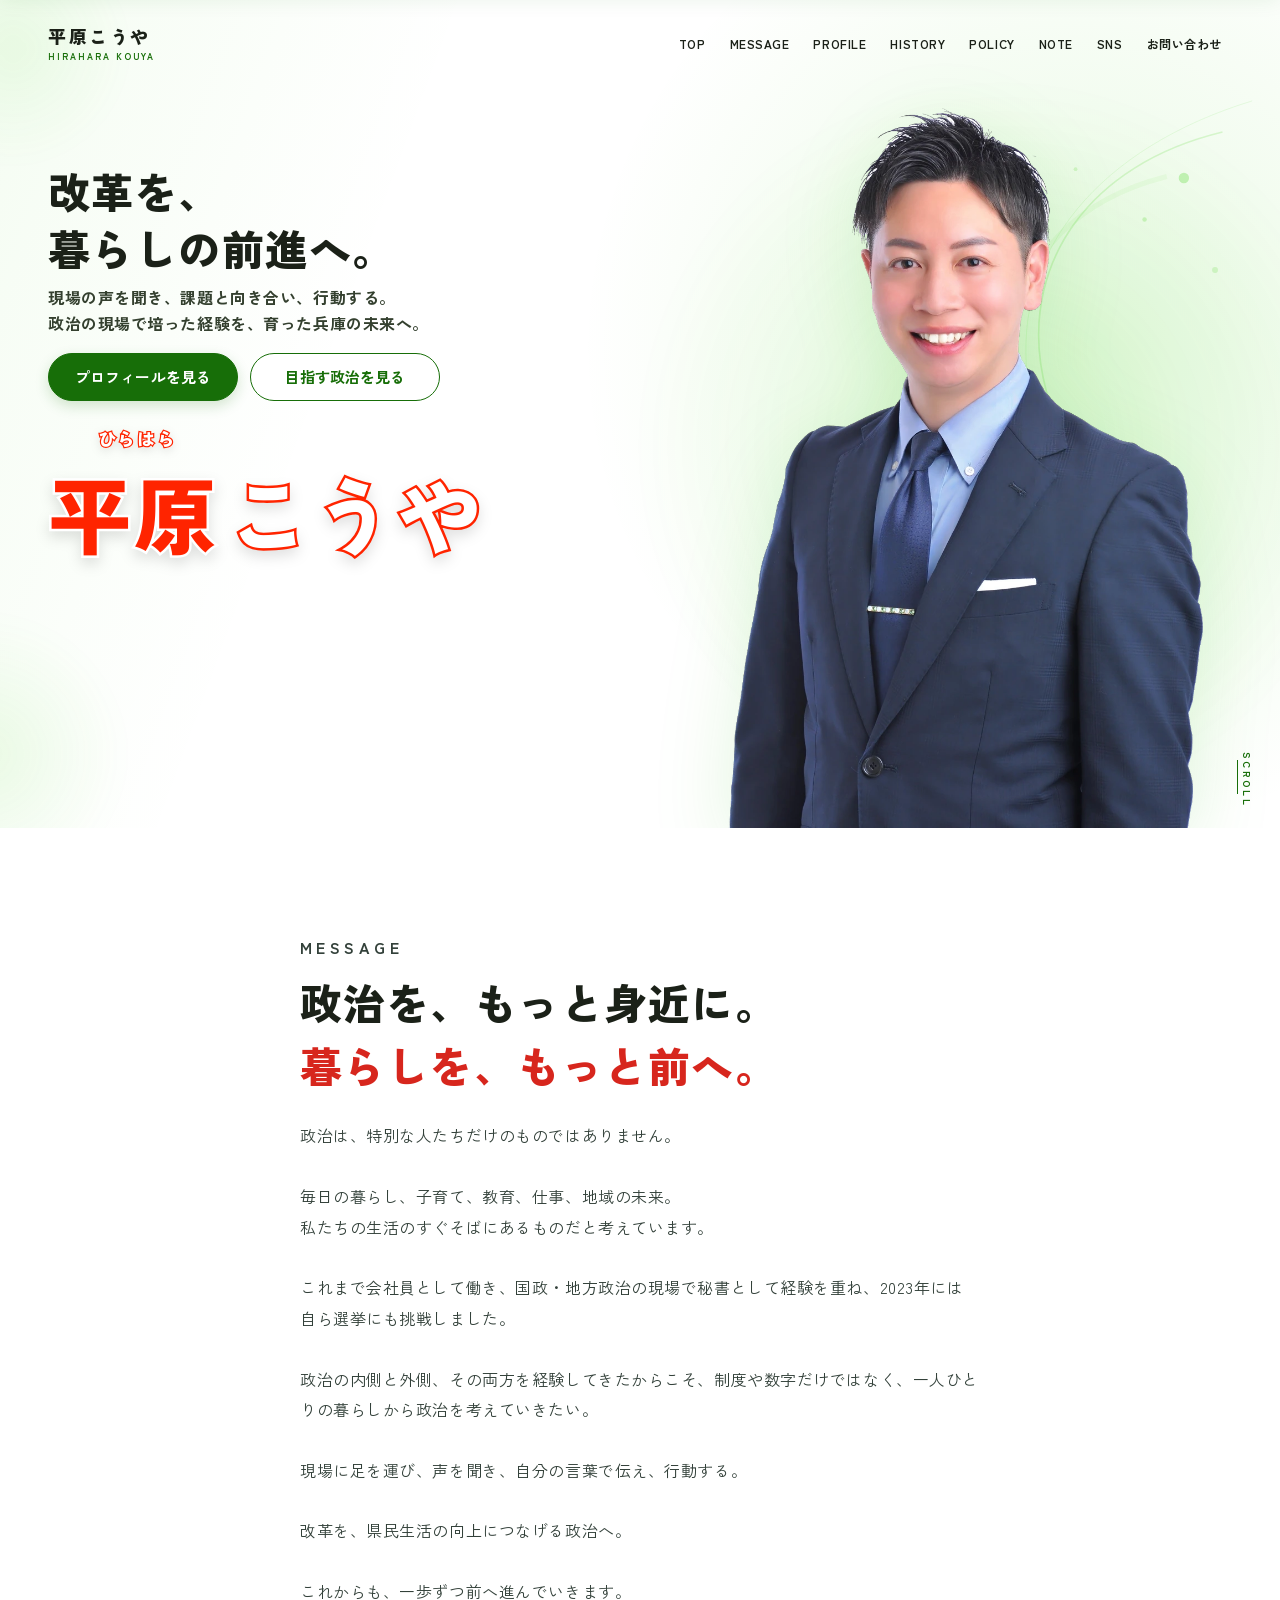
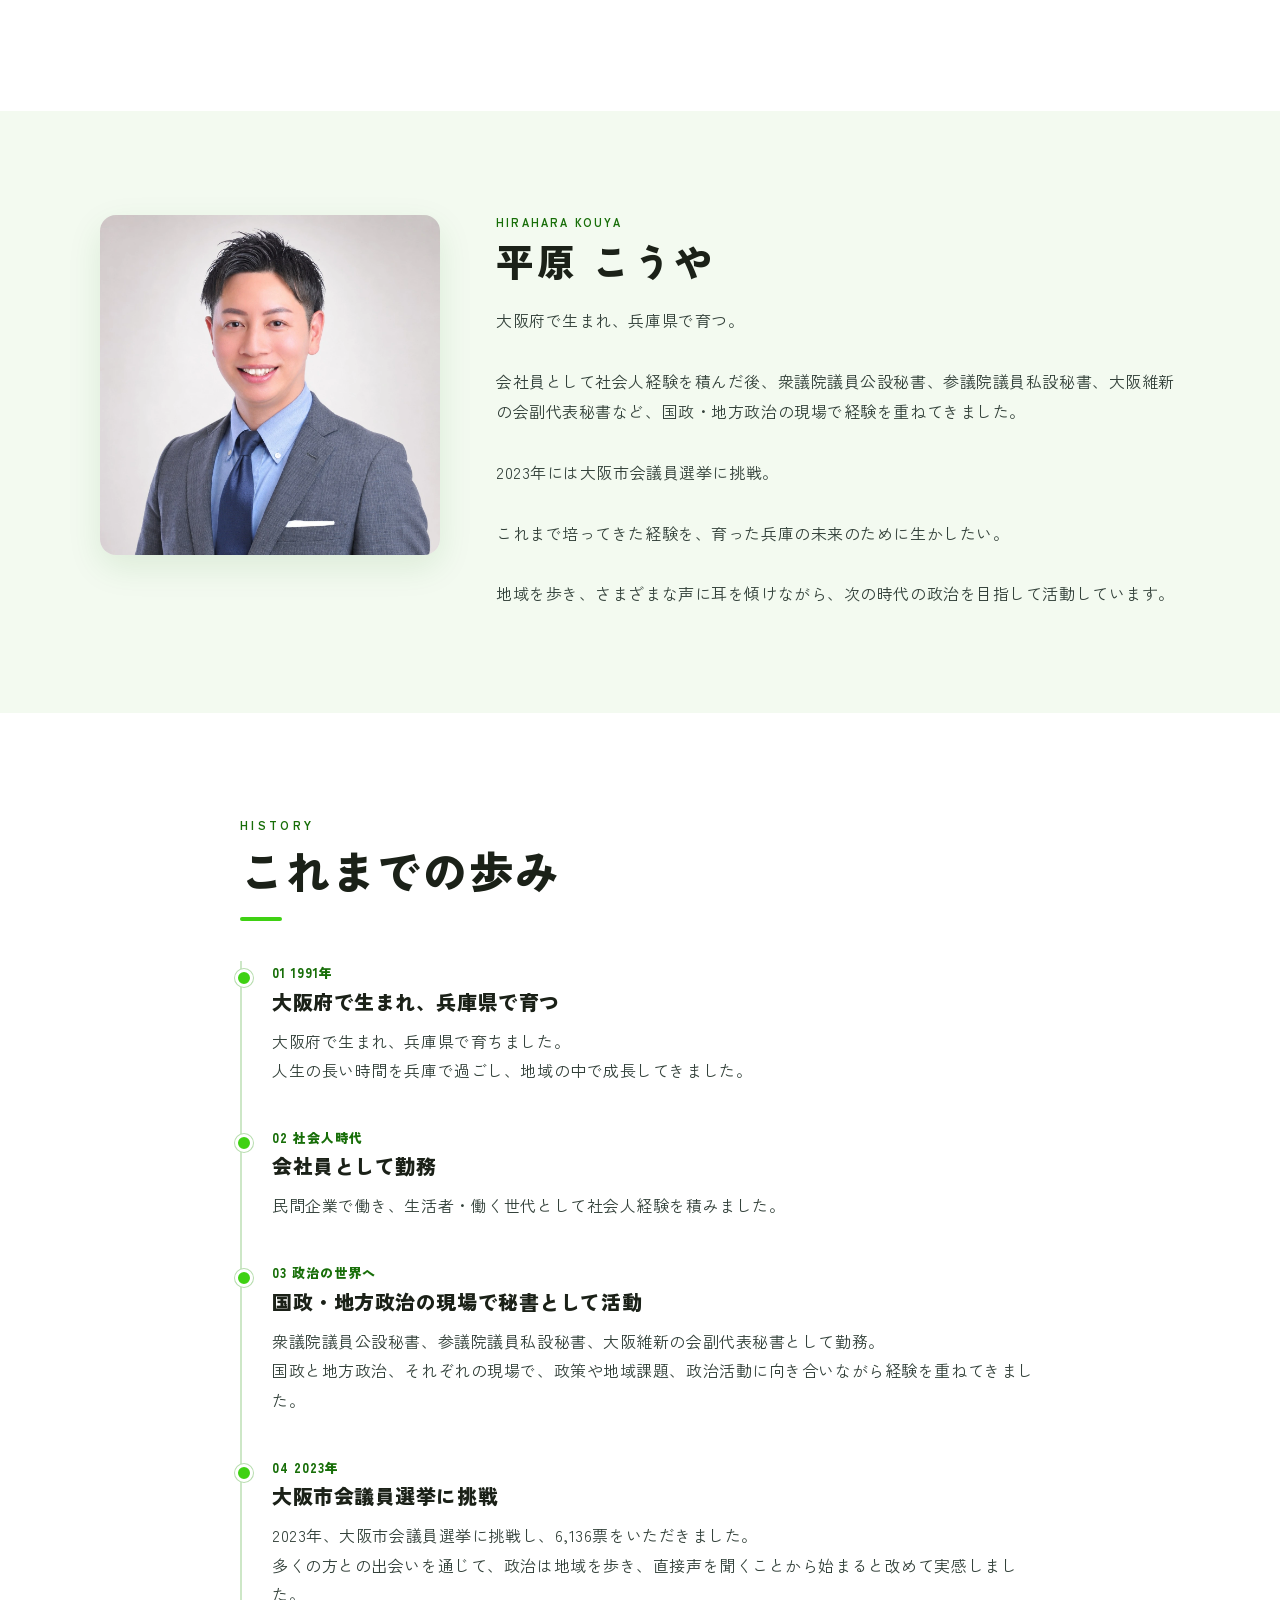
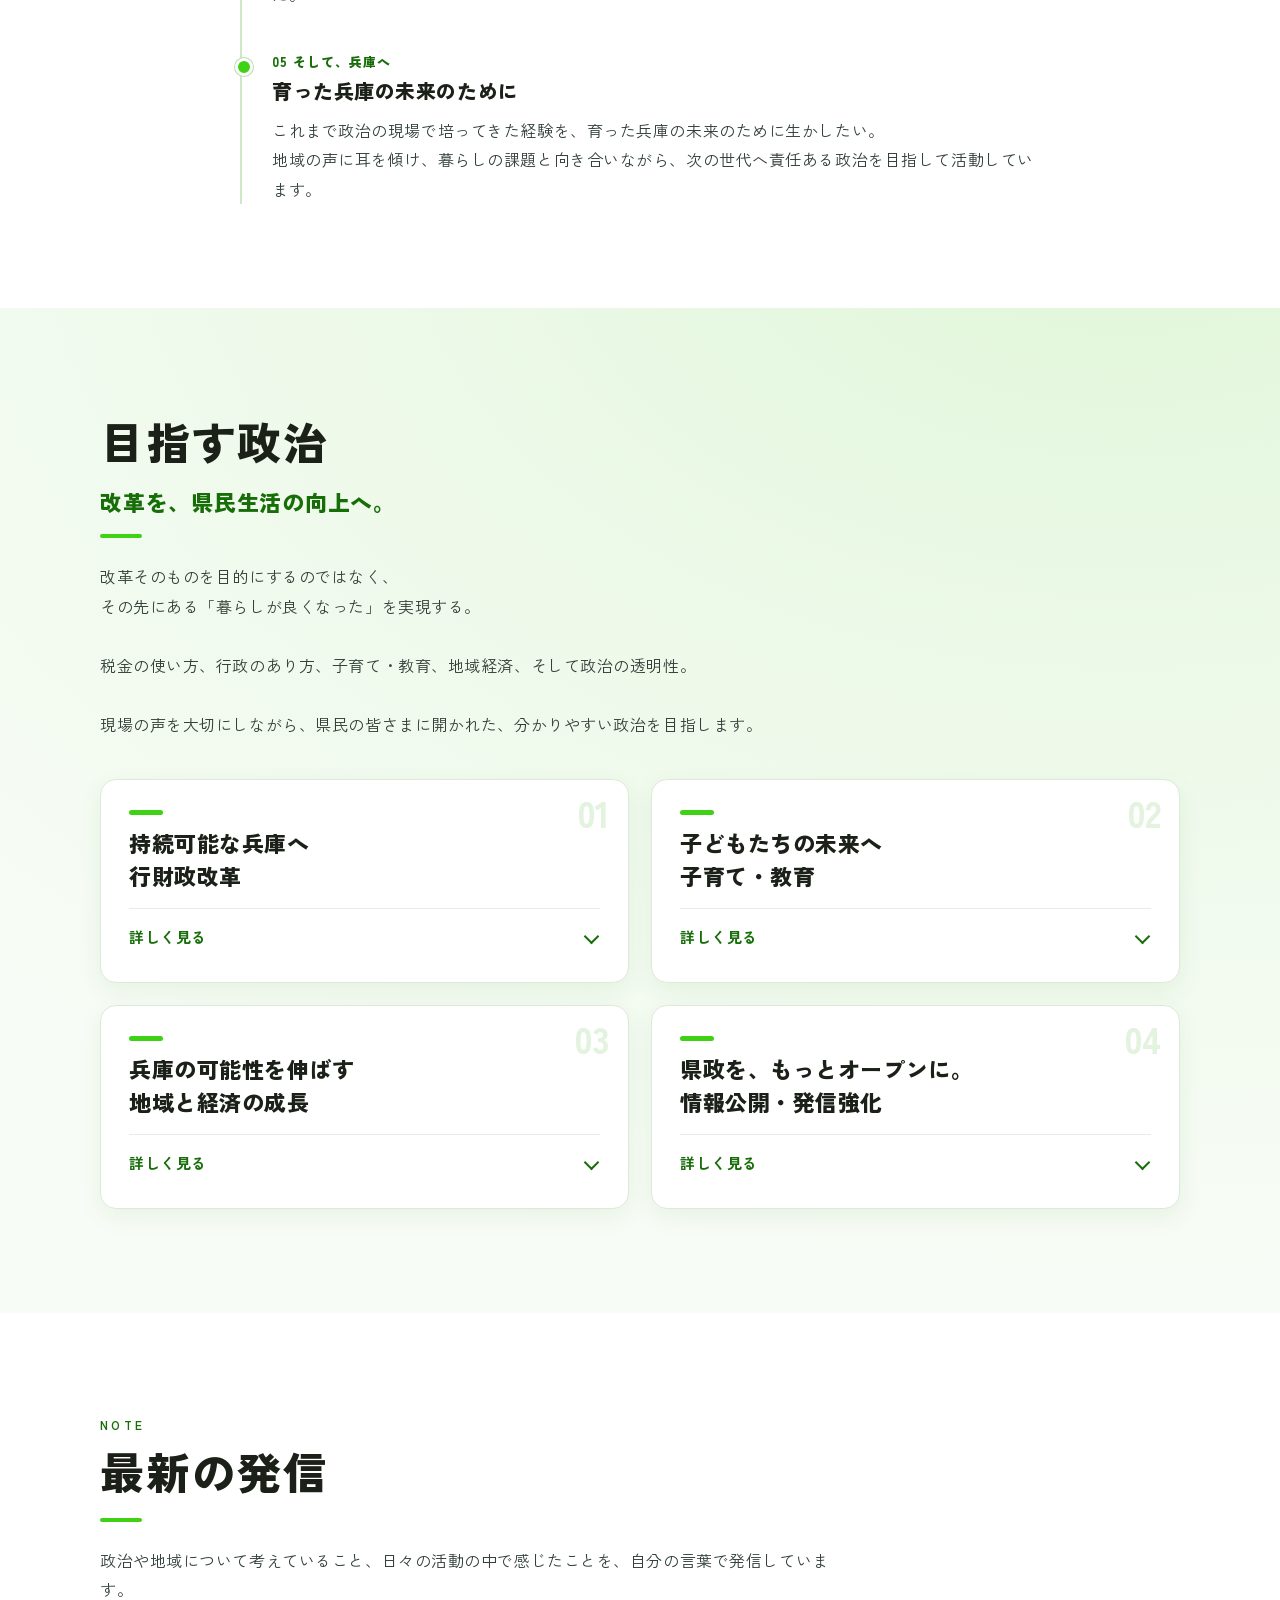
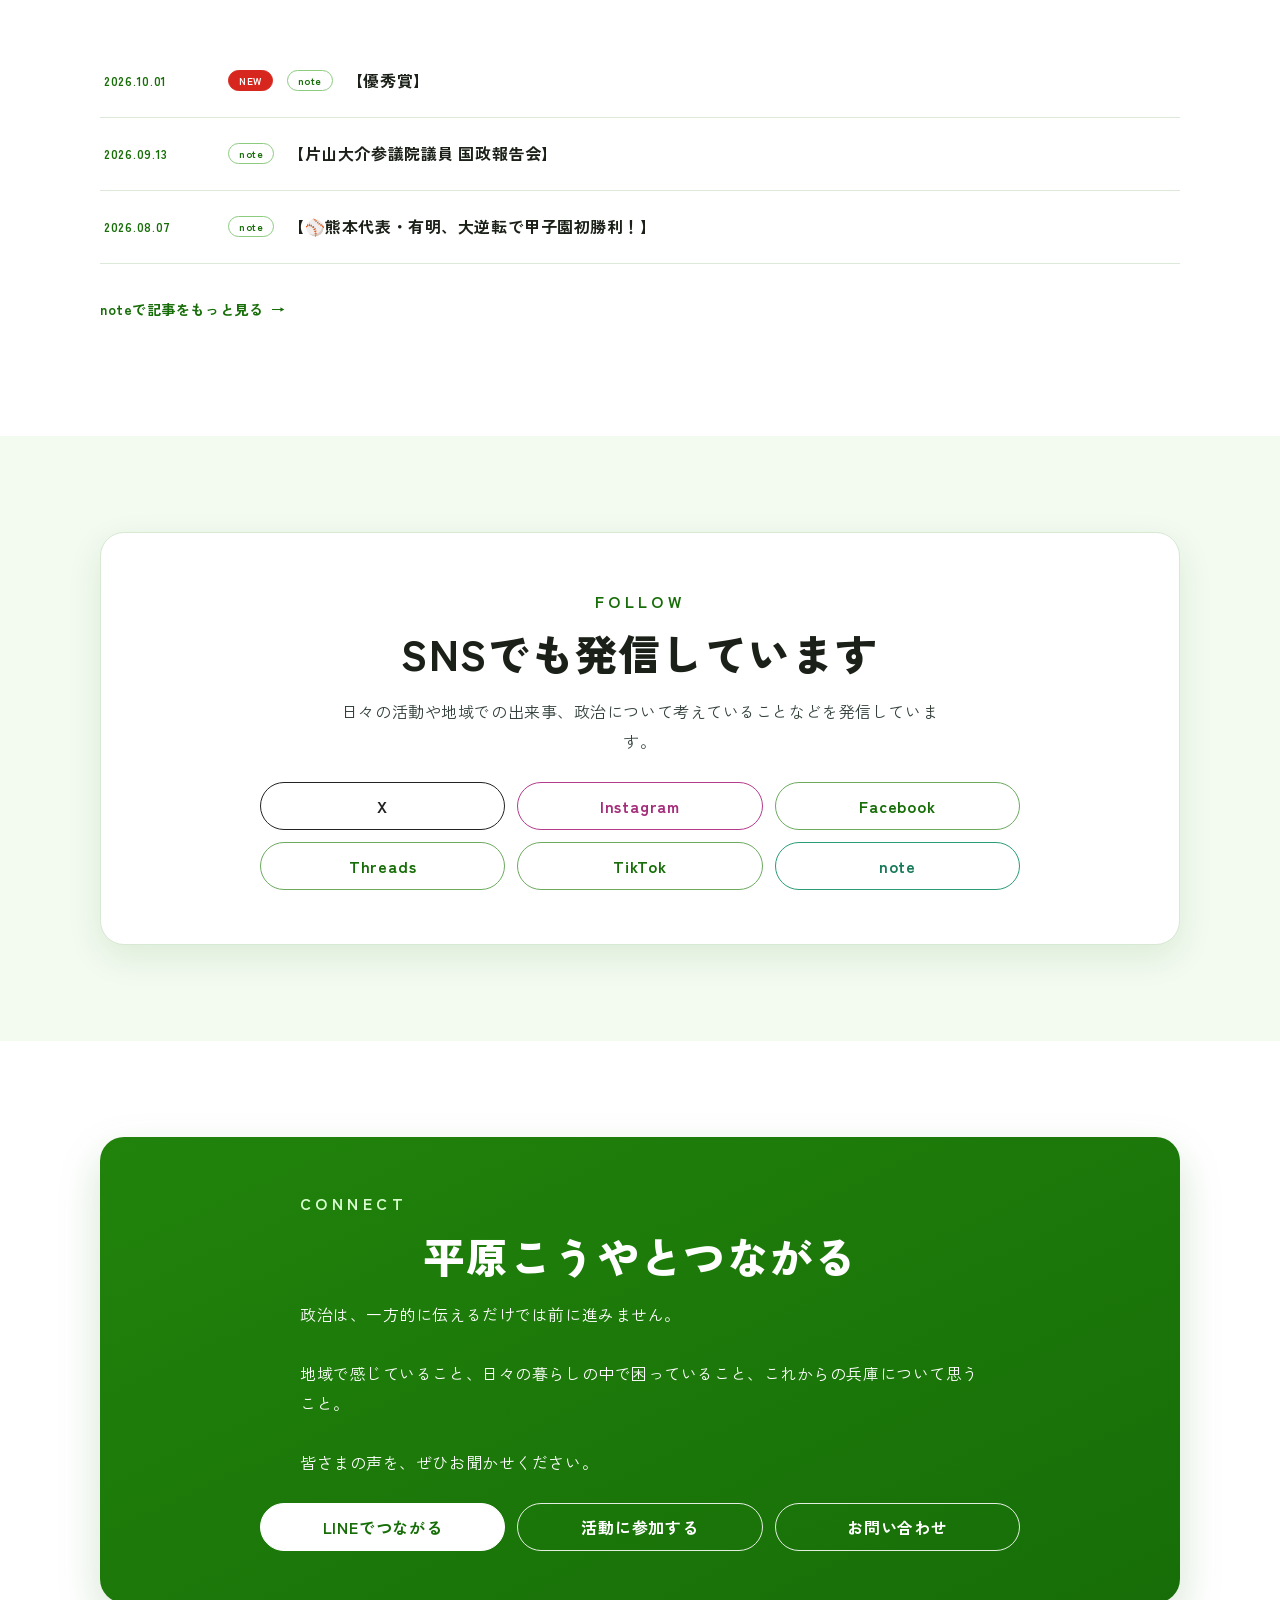
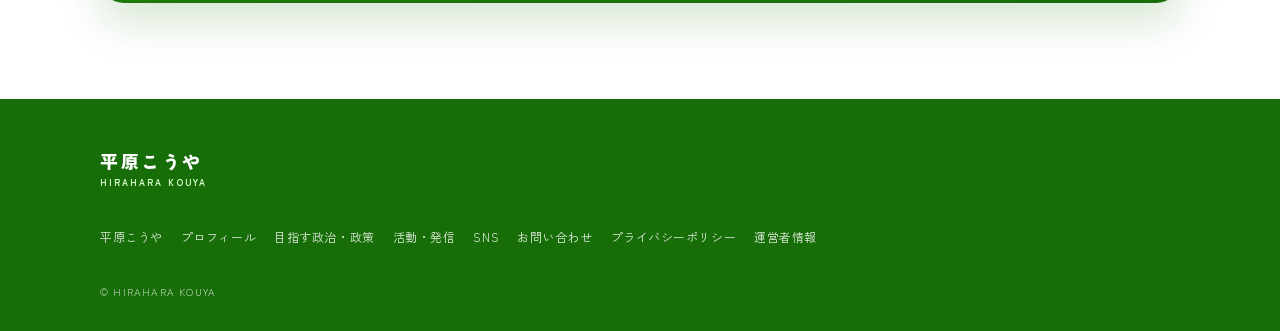
==== commit 64fb2c05: "note の最新記事をサーバー側で自動反映する仕組みに変更 これまでの仕組み（ブラウザから rss2json.com 経由で note の RSS を読む）は、 rss2json 側のキャッシュが更新" ====
--- a/index.html
+++ b/index.html
@@ -1,4 +1,12 @@
-<!doctype html><html lang="ja"><head><meta charset="utf-8"><meta name="viewport" content="width=device-width,initial-scale=1"><title>平原こうや（平原幸弥）公式サイト｜プロフィール・活動・政策</title><meta name="description" content="平原こうや（平原幸弥）公式サイト。プロフィール、活動、政策、最新の発信、SNS、お問い合わせ情報をご案内します。">
+<!doctype html><html lang="ja"><head><!-- Google tag (gtag.js) -->
+<script async src="https://www.googletagmanager.com/gtag/js?id=G-Y7Q1VN1BY2"></script>
+<script>
+  window.dataLayer = window.dataLayer || [];
+  function gtag(){dataLayer.push(arguments);}
+  gtag('js', new Date());
+  gtag('config', 'G-Y7Q1VN1BY2');
+</script>
+<meta charset="utf-8"><meta name="viewport" content="width=device-width,initial-scale=1"><title>平原こうや（平原幸弥）公式サイト｜プロフィール・活動・政策</title><meta name="description" content="平原こうや（平原幸弥）公式サイト。プロフィール、活動、政策、最新の発信、SNS、お問い合わせ情報をご案内します。">
 <link rel="preconnect" href="https://fonts.googleapis.com"><link rel="preconnect" href="https://fonts.gstatic.com" crossorigin>
 <link href="https://fonts.googleapis.com/css2?family=Zen+Kaku+Gothic+New:wght@400;500;700;900&family=Yuji+Syuku&display=swap" rel="stylesheet">
 <style>
@@ -771,7 +779,7 @@
 <section class="sec" id="profile"><div class="wrap prof-grid"><div class="prof-photo rv"><img src="assets/images/profile-home.webp" alt="平原こうや プロフィール写真" width="1254" height="1254" loading="lazy" decoding="async"></div><div class="rv"><p class="prof-name"><small>HIRAHARA KOUYA</small>平原 こうや</p><p class="prof-text">大阪府で生まれ、兵庫県で育つ。<br><br>会社員として社会人経験を積んだ後、衆議院議員公設秘書、参議院議員私設秘書、大阪維新の会副代表秘書など、国政・地方政治の現場で経験を重ねてきました。<br><br>2023年には大阪市会議員選挙に挑戦。<br><br>これまで培ってきた経験を、育った兵庫の未来のために生かしたい。<br><br>地域を歩き、さまざまな声に耳を傾けながら、次の時代の政治を目指して活動しています。</p></div></div></section>
 <section class="sec policy history" id="history"><div class="wrap"><div class="sec-head rv"><p class="en">History</p><h2>これまでの歩み</h2></div><ul class="timeline rv"><li><h3>01 1991年<br>大阪府で生まれ、兵庫県で育つ</h3><p>大阪府で生まれ、兵庫県で育ちました。<br>人生の長い時間を兵庫で過ごし、地域の中で成長してきました。</p></li><li><h3>02 社会人時代<br>会社員として勤務</h3><p>民間企業で働き、生活者・働く世代として社会人経験を積みました。</p></li><li><h3>03 政治の世界へ<br>国政・地方政治の現場で秘書として活動</h3><p>衆議院議員公設秘書、参議院議員私設秘書、大阪維新の会副代表秘書として勤務。<br>国政と地方政治、それぞれの現場で、政策や地域課題、政治活動に向き合いながら経験を重ねてきました。</p></li><li><h3>04 2023年<br>大阪市会議員選挙に挑戦</h3><p>2023年、大阪市会議員選挙に挑戦し、6,136票をいただきました。<br>多くの方との出会いを通じて、政治は地域を歩き、直接声を聞くことから始まると改めて実感しました。</p></li><li><h3>05 そして、兵庫へ<br>育った兵庫の未来のために</h3><p>これまで政治の現場で培ってきた経験を、育った兵庫の未来のために生かしたい。<br>地域の声に耳を傾け、暮らしの課題と向き合いながら、次の世代へ責任ある政治を目指して活動しています。</p></li></ul></div></section>
 <section class="sec policy" id="policy"><div class="wrap"><div class="sec-head rv"><p class="en">目指す政治</p><h2>改革を、県民生活の向上へ。</h2><p>改革そのものを目的にするのではなく、<br>その先にある「暮らしが良くなった」を実現する。<br><br>税金の使い方、行政のあり方、子育て・教育、地域経済、そして政治の透明性。<br><br>現場の声を大切にしながら、県民の皆さまに開かれた、分かりやすい政治を目指します。</p></div><div class="policy-grid rv"><details class="policy-card" data-policy-slot="1"><summary><span class="num">01</span><span class="policy-title">持続可能な兵庫へ<br>行財政改革</span><span class="policy-toggle">詳しく見る</span></summary><div class="policy-detail"><p>限られた財源を、本当に必要な行政サービスへ。<br>事業や補助金、外郭団体などを不断に見直し、将来世代へ過度な負担を残さない県政を目指します。<br>行政の効率化やDXも進め、限られた人員・財源をより効果的に活用できる行政を目指します。</p></div></details><details class="policy-card" data-policy-slot="2"><summary><span class="num">02</span><span class="policy-title">子どもたちの未来へ<br>子育て・教育</span><span class="policy-toggle">詳しく見る</span></summary><div class="policy-detail"><p>子育て世代を支え、子どもたちが家庭環境に左右されず、それぞれの可能性を伸ばせる兵庫を目指します。<br>子どもを産み育てたいと思える環境づくりと、一人ひとりの個性や可能性を伸ばす教育を大切にします。</p></div></details><details class="policy-card" data-policy-slot="3"><summary><span class="num">03</span><span class="policy-title">兵庫の可能性を伸ばす<br>地域と経済の成長</span><span class="policy-toggle">詳しく見る</span></summary><div class="policy-detail"><p>神戸・阪神・播磨・但馬・丹波・淡路。<br>それぞれの地域が持つ強みや魅力を生かし、人や企業から選ばれる兵庫を目指します。<br>地域ごとの特色を大切にしながら、兵庫全体の成長と県民生活の向上につなげていきます。</p></div></details><details class="policy-card" data-policy-slot="4"><summary><span class="num">04</span><span class="policy-title">県政を、もっとオープンに。<br>情報公開・発信強化</span><span class="policy-toggle">詳しく見る</span></summary><div class="policy-detail"><p>政治や行政で何が議論され、税金がどのように使われ、何が決まったのか。<br>政治に詳しい人だけではなく、誰にでも分かりやすく伝わる県政を目指します。<br><br>情報公開を積極的に進めるとともに、SNSなども活用し、議会や行政の動きを迅速かつ分かりやすく発信します。<br><br>政治家自身の活動や考えについても継続的に発信し、県民と政治との情報格差をできる限り小さくしていきます。<br><br>「何をしているのか分からない政治」から、<br>「見える、分かる、参加できる政治」へ。<br><br>政治の透明化を力強く進めます。</p></div></details></div></div></section>
-<section class="sec" id="note"><div class="wrap"><div class="sec-head rv"><p class="en">Note</p><h2>最新の発信</h2><p>政治や地域について考えていること、日々の活動の中で感じたことを、自分の言葉で発信しています。</p></div><ul class="news-list rv" id="note-feed"><li><a href="https://note.com/hirahara508/n/n354220453320" target="_blank" rel="noopener"><time>2026.09.13</time><span class="tag new">NEW</span><span class="tag">note</span><span class="t">【片山大介参議院議員 国政報告会】</span></a></li><li><a href="https://note.com/hirahara508/n/n118db88459a1" target="_blank" rel="noopener"><time>2026.08.07</time><span class="tag">note</span><span class="t">【⚾️熊本代表・有明、大逆転で甲子園初勝利！】</span></a></li><li><a href="https://note.com/hirahara508/n/n3158386e1032" target="_blank" rel="noopener"><time>2026.08.05</time><span class="tag">note</span><span class="t">【避難所での生活に不安を感じている皆さまへ】</span></a></li></ul><a class="more rv" href="https://note.com/hirahara508" target="_blank" rel="noopener">noteで記事をもっと見る</a></div></section>
+<section class="sec" id="note"><div class="wrap"><div class="sec-head rv"><p class="en">Note</p><h2>最新の発信</h2><p>政治や地域について考えていること、日々の活動の中で感じたことを、自分の言葉で発信しています。</p></div><ul class="news-list rv" id="note-feed"><li><a href="https://note.com/hirahara508/n/nfc3448f04710" target="_blank" rel="noopener"><time>2026.10.01</time><span class="tag new">NEW</span><span class="tag">note</span><span class="t">【優秀賞】</span></a></li><li><a href="https://note.com/hirahara508/n/n354220453320" target="_blank" rel="noopener"><time>2026.09.13</time><span class="tag">note</span><span class="t">【片山大介参議院議員 国政報告会】</span></a></li><li><a href="https://note.com/hirahara508/n/n118db88459a1" target="_blank" rel="noopener"><time>2026.08.07</time><span class="tag">note</span><span class="t">【⚾️熊本代表・有明、大逆転で甲子園初勝利！】</span></a></li></ul><a class="more rv" href="https://note.com/hirahara508" target="_blank" rel="noopener">noteで記事をもっと見る</a></div></section>
 <section class="sec cta" id="sns"><div class="wrap rv"><div class="cta-card"><p class="en">Follow</p><h2>SNSでも発信しています</h2><p>日々の活動や地域での出来事、政治について考えていることなどを発信しています。</p><div class="cta-btns"><a class="btn btn-red" href="https://x.com/HIRAHARAKOUYA" target="_blank" rel="noopener">X</a><a class="btn btn-ghost" href="https://www.instagram.com/hiraharakouya327/" target="_blank" rel="noopener">Instagram</a><a class="btn btn-ghost" href="https://www.facebook.com/share/19aMJ3LEyP/?mibextid=wwXIfr" target="_blank" rel="noopener">Facebook</a><a class="btn btn-ghost" href="https://www.threads.com/@hiraharakouya327?igshid=NTc4MTIwNjQ2YQ==" target="_blank" rel="noopener">Threads</a><a class="btn btn-ghost" href="https://www.tiktok.com/@hiraharakouya?_r=1&_t=ZS-99S4CiRe8vt" target="_blank" rel="noopener">TikTok</a><a class="btn btn-ghost" href="https://note.com/hirahara508" target="_blank" rel="noopener">note</a></div></div></div></section>
 <section class="sec cta" id="connect"><div class="wrap rv"><div class="cta-card"><p class="en">Connect</p><h2>平原こうやとつながる</h2><p>政治は、一方的に伝えるだけでは前に進みません。<br><br>地域で感じていること、日々の暮らしの中で困っていること、これからの兵庫について思うこと。<br><br>皆さまの声を、ぜひお聞かせください。</p><div class="cta-btns"><a class="btn btn-red" aria-disabled="true">LINEでつながる</a><a class="btn btn-ghost" href="support.html">活動に参加する</a><a class="btn btn-ghost" href="support.html#contact">お問い合わせ</a></div></div></div></section>
 <footer class="footer" id="operator"><div class="wrap"><p class="logo">平原こうや<small>HIRAHARA KOUYA</small></p><nav class="fnav"><a href="#top">平原こうや</a><a href="#profile">プロフィール</a><a href="#policy">目指す政治・政策</a><a href="#note">活動・発信</a><a href="#sns">SNS</a><a href="#connect">お問い合わせ</a><a href="privacy.html">プライバシーポリシー</a><a href="#operator">運営者情報</a></nav><p class="copy">© HIRAHARA KOUYA</p></div></footer>
@@ -784,35 +792,6 @@
  btns.forEach(function(b){b.addEventListener('click',function(){setMenu(!document.body.classList.contains('menu-open'))})});
  document.querySelectorAll('.menu a').forEach(function(a){a.addEventListener('click',function(){setMenu(false)})});
  document.addEventListener('keydown',function(e){if(e.key==='Escape')setMenu(false)});
- var noteList=document.getElementById('note-feed');
- if(noteList){
-  var noteRss='https://note.com/hirahara508/rss';
-  var noteApi='https://api.rss2json.com/v1/api.json?rss_url='+encodeURIComponent(noteRss);
-  fetch(noteApi,{cache:'no-store'})
-   .then(function(r){if(!r.ok)throw new Error('RSS request failed');return r.json()})
-   .then(function(data){
-    if(!data||data.status!=='ok'||!Array.isArray(data.items)||!data.items.length)return;
-    var items=data.items.filter(function(item){return item&&typeof item.link==='string'&&/^https:\/\/note\.com\/hirahara508\/n\//.test(item.link)&&item.title}).slice(0,3);
-    if(!items.length)return;
-    var frag=document.createDocumentFragment();
-    items.forEach(function(item,i){
-     var li=document.createElement('li');
-     var a=document.createElement('a');
-     a.href=item.link;a.target='_blank';a.rel='noopener';
-     var time=document.createElement('time');
-     var m=String(item.pubDate||'').match(/^(\d{4})-(\d{2})-(\d{2})/);
-     time.textContent=m?m[1]+'.'+m[2]+'.'+m[3]:'';
-     a.appendChild(time);
-     if(i===0){var fresh=document.createElement('span');fresh.className='tag new';fresh.textContent='NEW';a.appendChild(fresh)}
-     var tag=document.createElement('span');tag.className='tag';tag.textContent='note';a.appendChild(tag);
-     var title=document.createElement('span');title.className='t';title.textContent=item.title;a.appendChild(title);
-     li.appendChild(a);frag.appendChild(li);
-    });
-    while(noteList.firstChild)noteList.removeChild(noteList.firstChild);
-    noteList.appendChild(frag);
-   })
-   .catch(function(){});
- }
  var reduce=matchMedia('(prefers-reduced-motion: reduce)').matches;
  if(reduce||!('IntersectionObserver' in window)){document.querySelectorAll('.rv').forEach(function(el){el.classList.add('on')})}
  else{var io=new IntersectionObserver(function(es){es.forEach(function(e){if(e.isIntersecting){e.target.classList.add('on');io.unobserve(e.target)}})},{threshold:.12});document.querySelectorAll('.rv').forEach(function(el){io.observe(el)})}
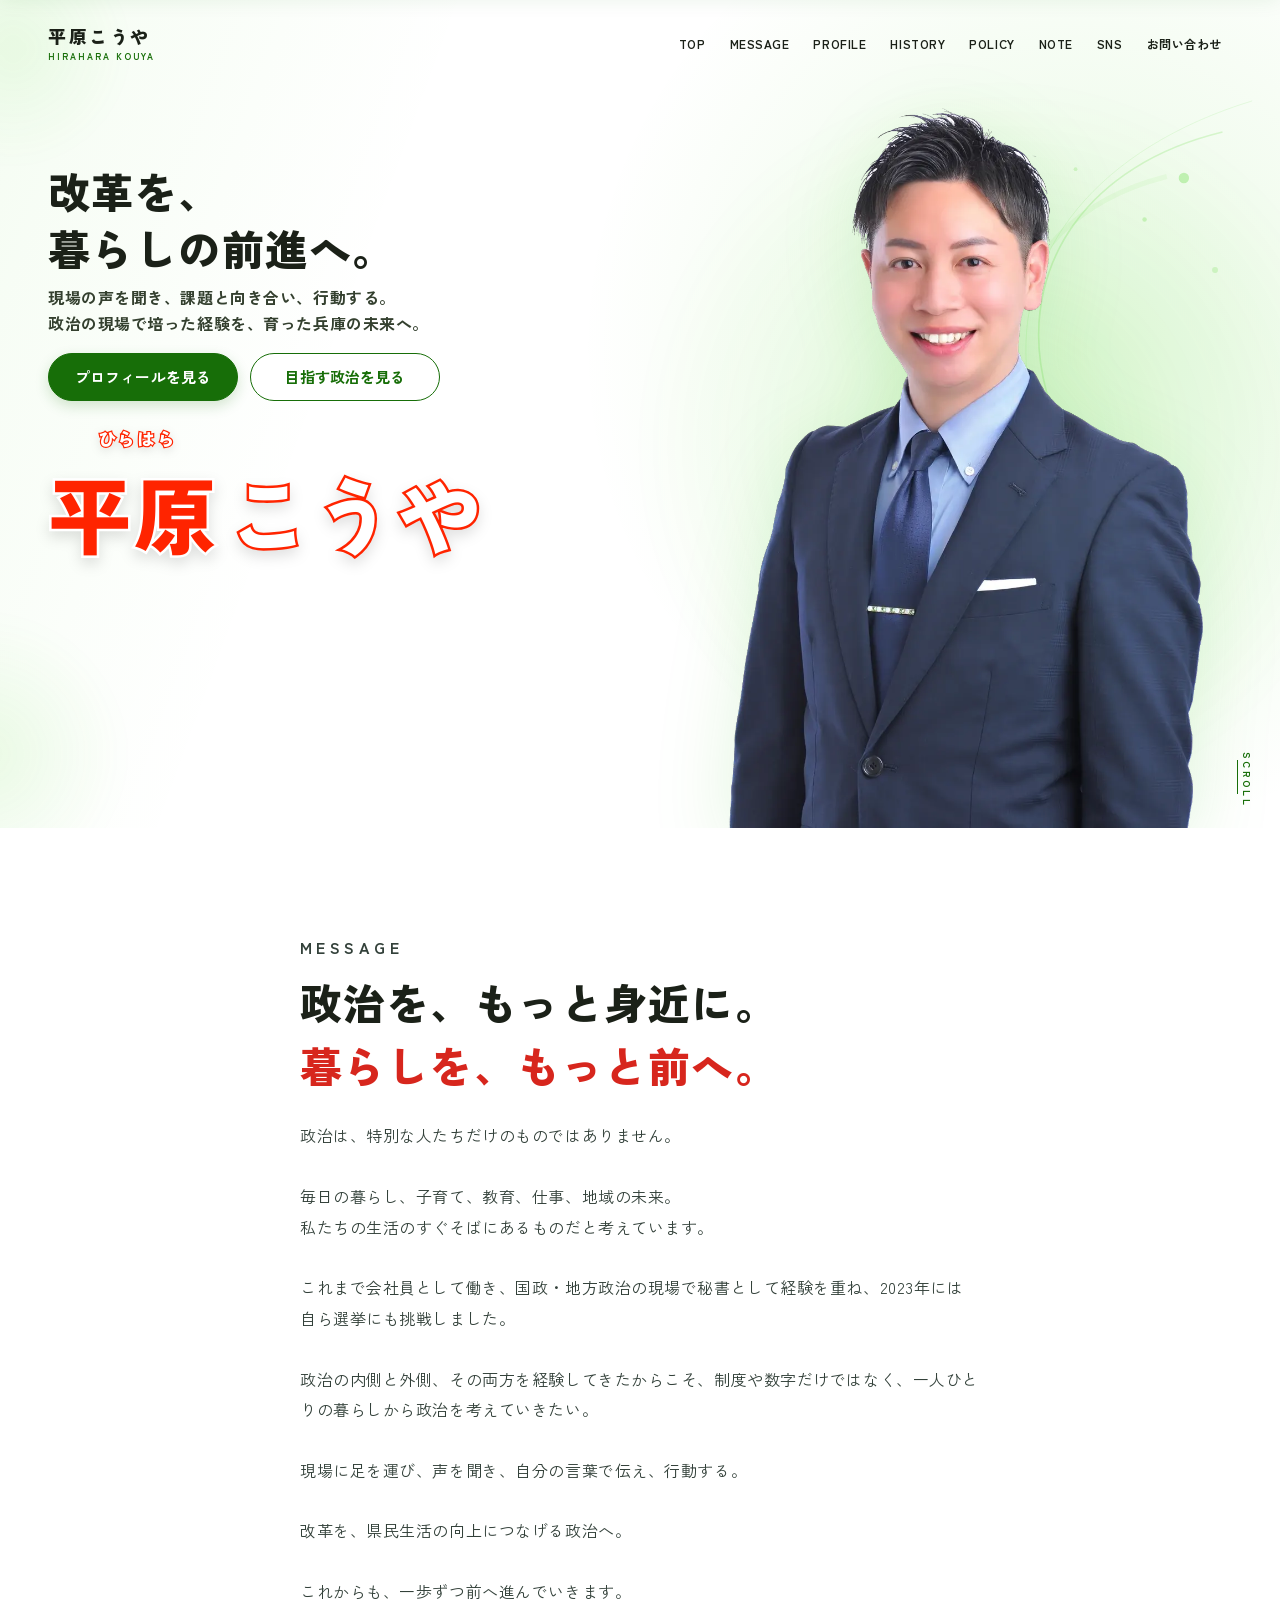
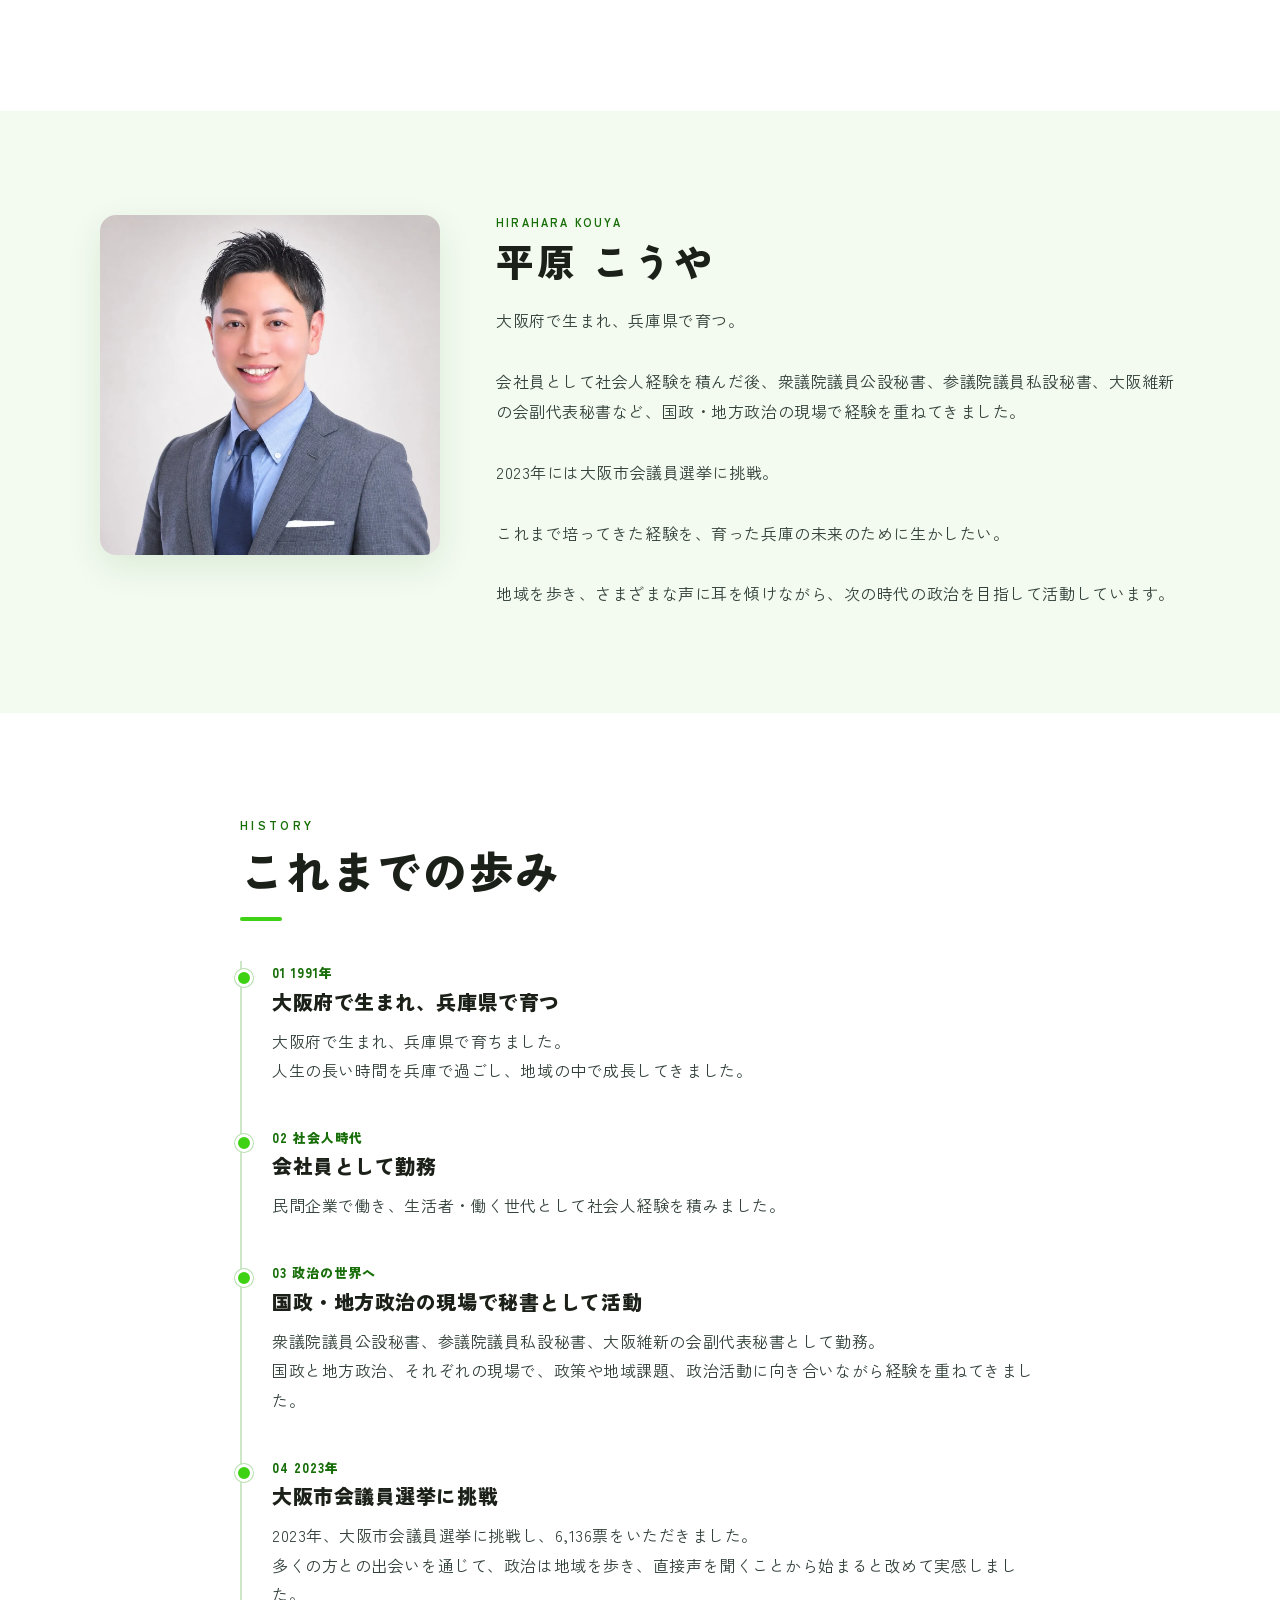
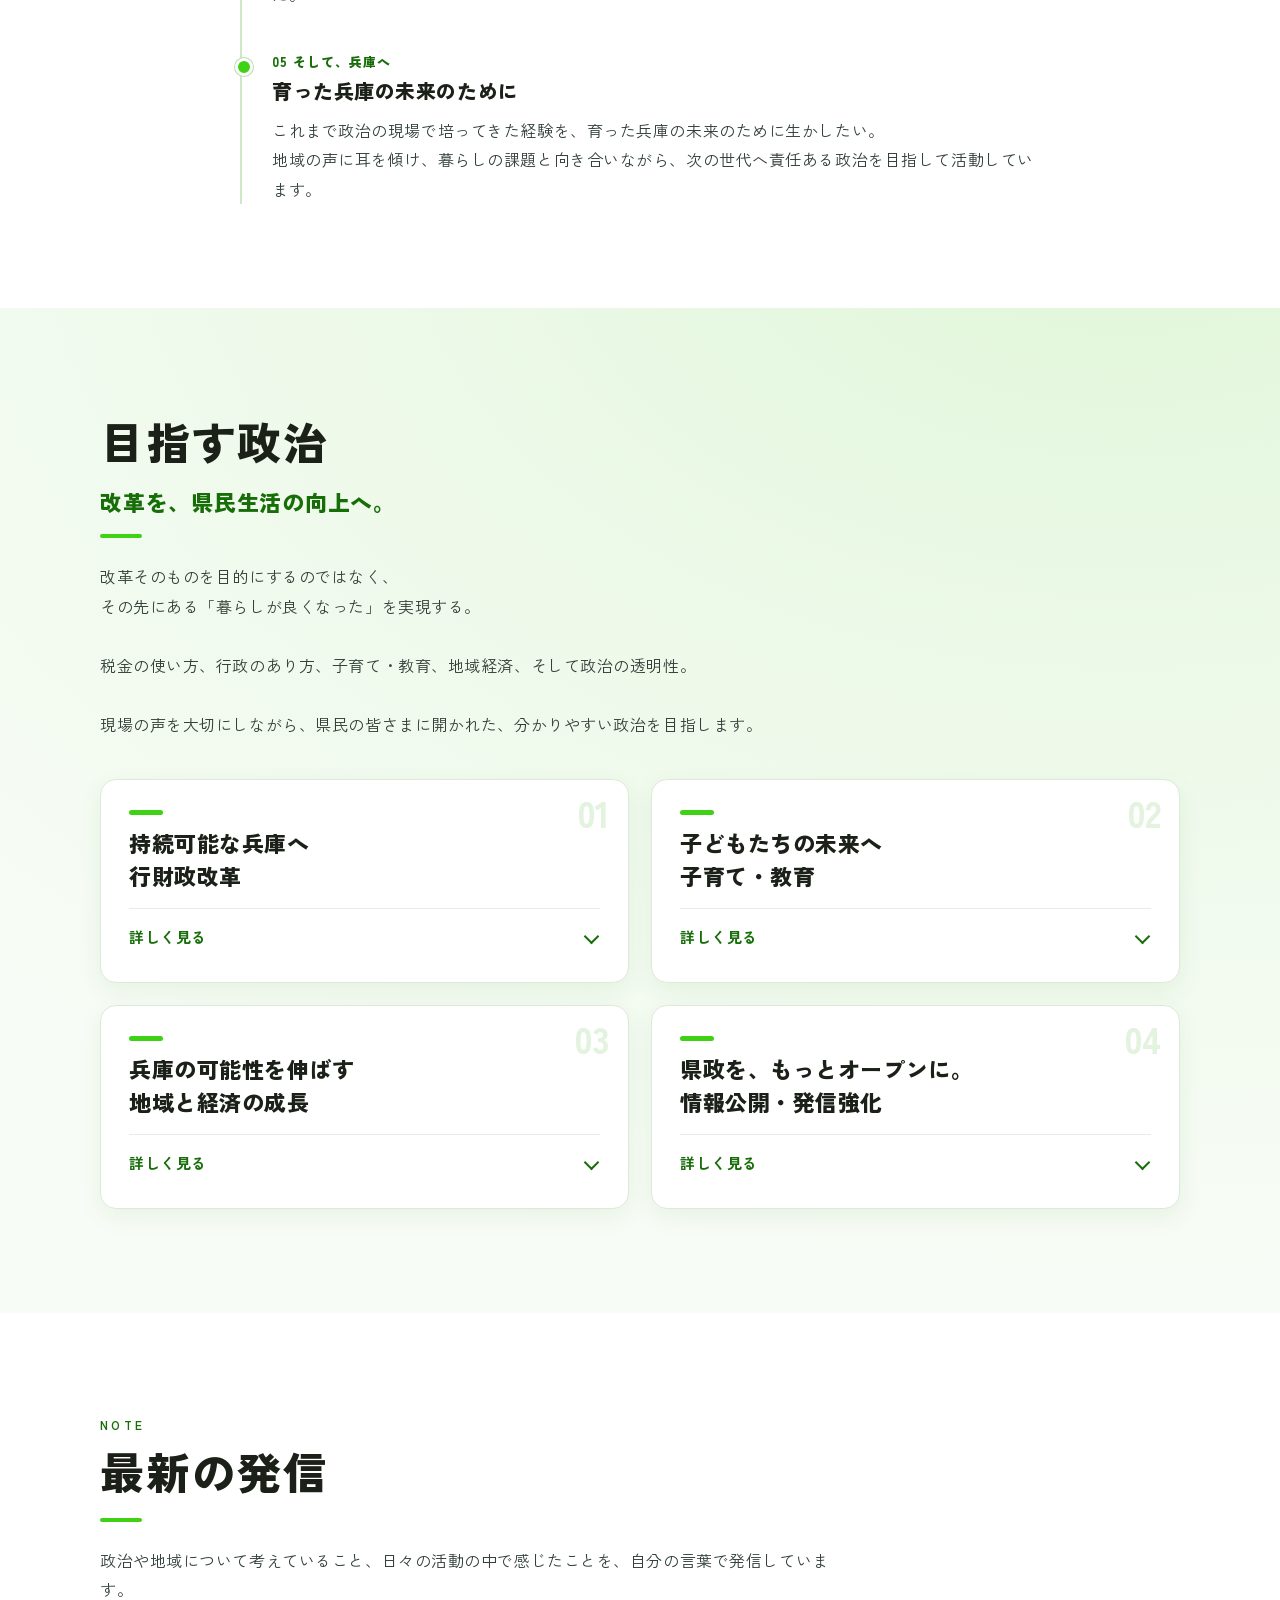
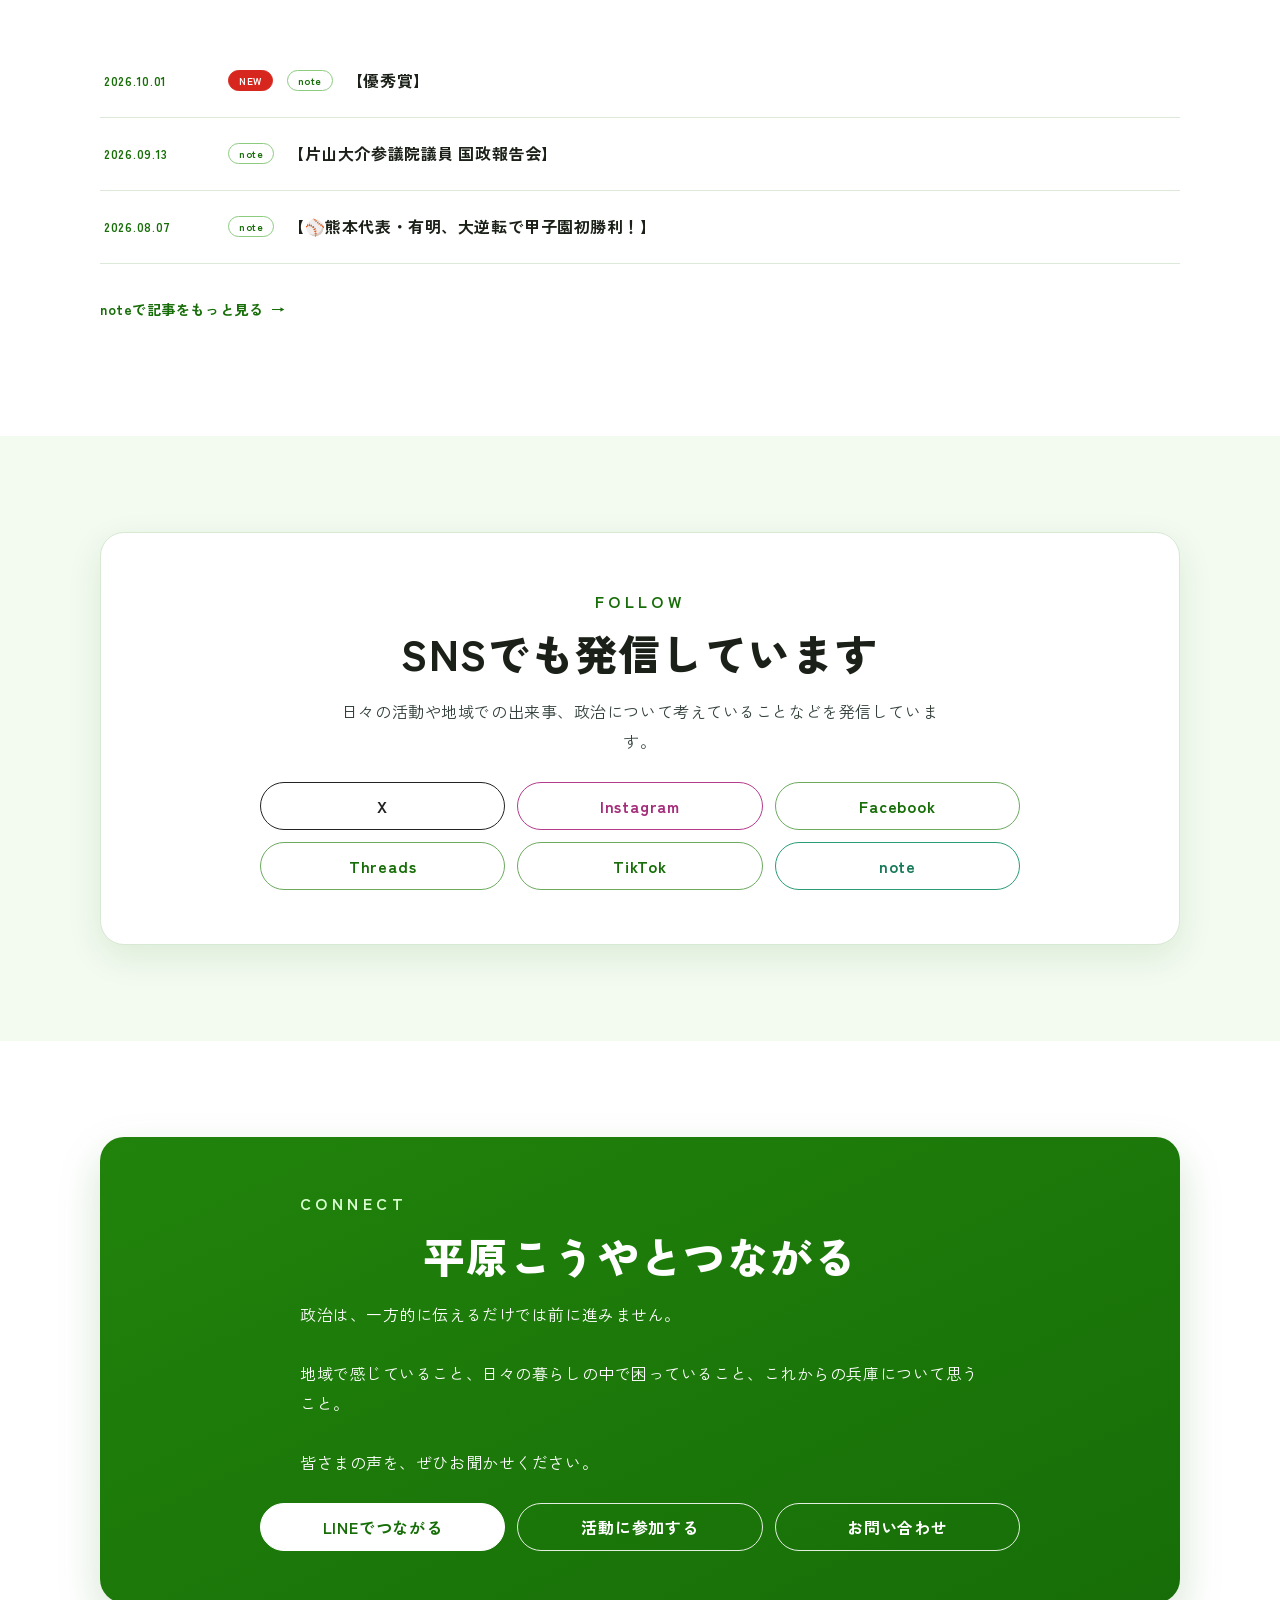
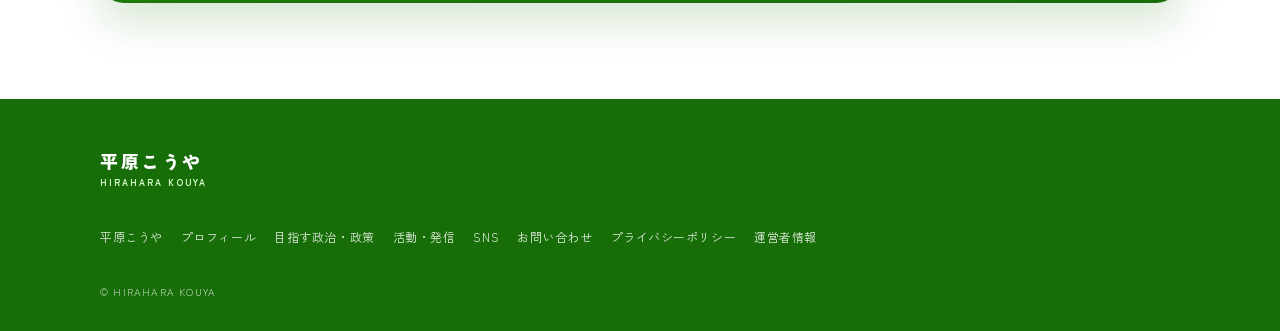
==== commit 8305e2b3: "お問い合わせフォーム（送信先未設定）を外し、メールアドレスでの受付に変更。メールリンクの押下を計測 Co-Authored-By: Claude Opus 5.5 <noreply@anthropic" ====
--- a/index.html
+++ b/index.html
@@ -5,6 +5,16 @@
   function gtag(){dataLayer.push(arguments);}
   gtag('js', new Date());
   gtag('config', 'G-Y7Q1VN1BY2');
+  /* kdm-seo-ops: contact events */
+  document.addEventListener('click', function (e) {
+    var a = e.target.closest && e.target.closest('a[href]');
+    if (!a) return;
+    var h = a.getAttribute('href') || '';
+    if (h.indexOf('tel:') === 0) gtag('event', 'tel_click', { link_url: h });
+    else if (/(line\.me|lin\.ee)\//.test(h)) gtag('event', 'line_click', { link_url: a.href });
+    else if (h.indexOf('mailto:') === 0) gtag('event', 'mail_click', { link_url: h });
+    else if (/instagram\.com\//.test(h)) gtag('event', 'instagram_click', { link_url: a.href });
+  });
 </script>
 <meta charset="utf-8"><meta name="viewport" content="width=device-width,initial-scale=1"><title>平原こうや（平原幸弥）公式サイト｜プロフィール・活動・政策</title><meta name="description" content="平原こうや（平原幸弥）公式サイト。プロフィール、活動、政策、最新の発信、SNS、お問い合わせ情報をご案内します。">
 <link rel="preconnect" href="https://fonts.googleapis.com"><link rel="preconnect" href="https://fonts.gstatic.com" crossorigin>
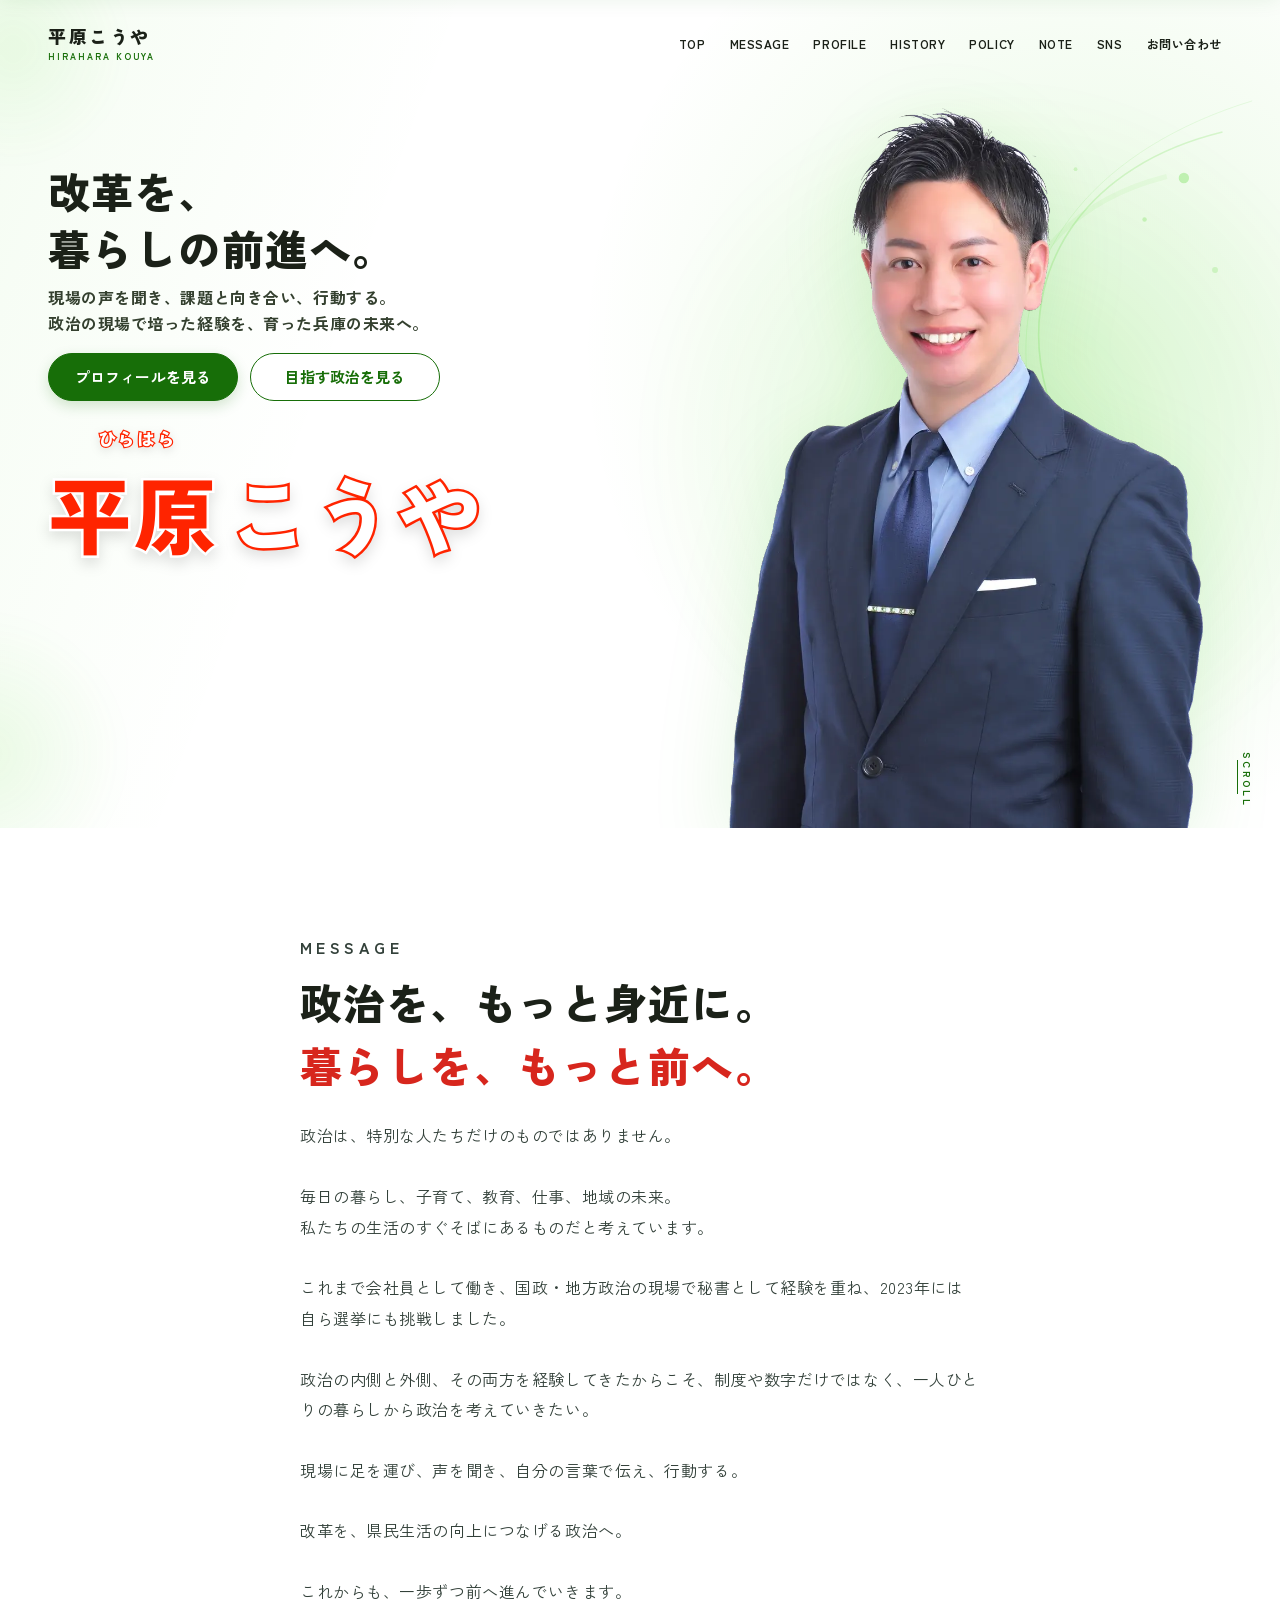
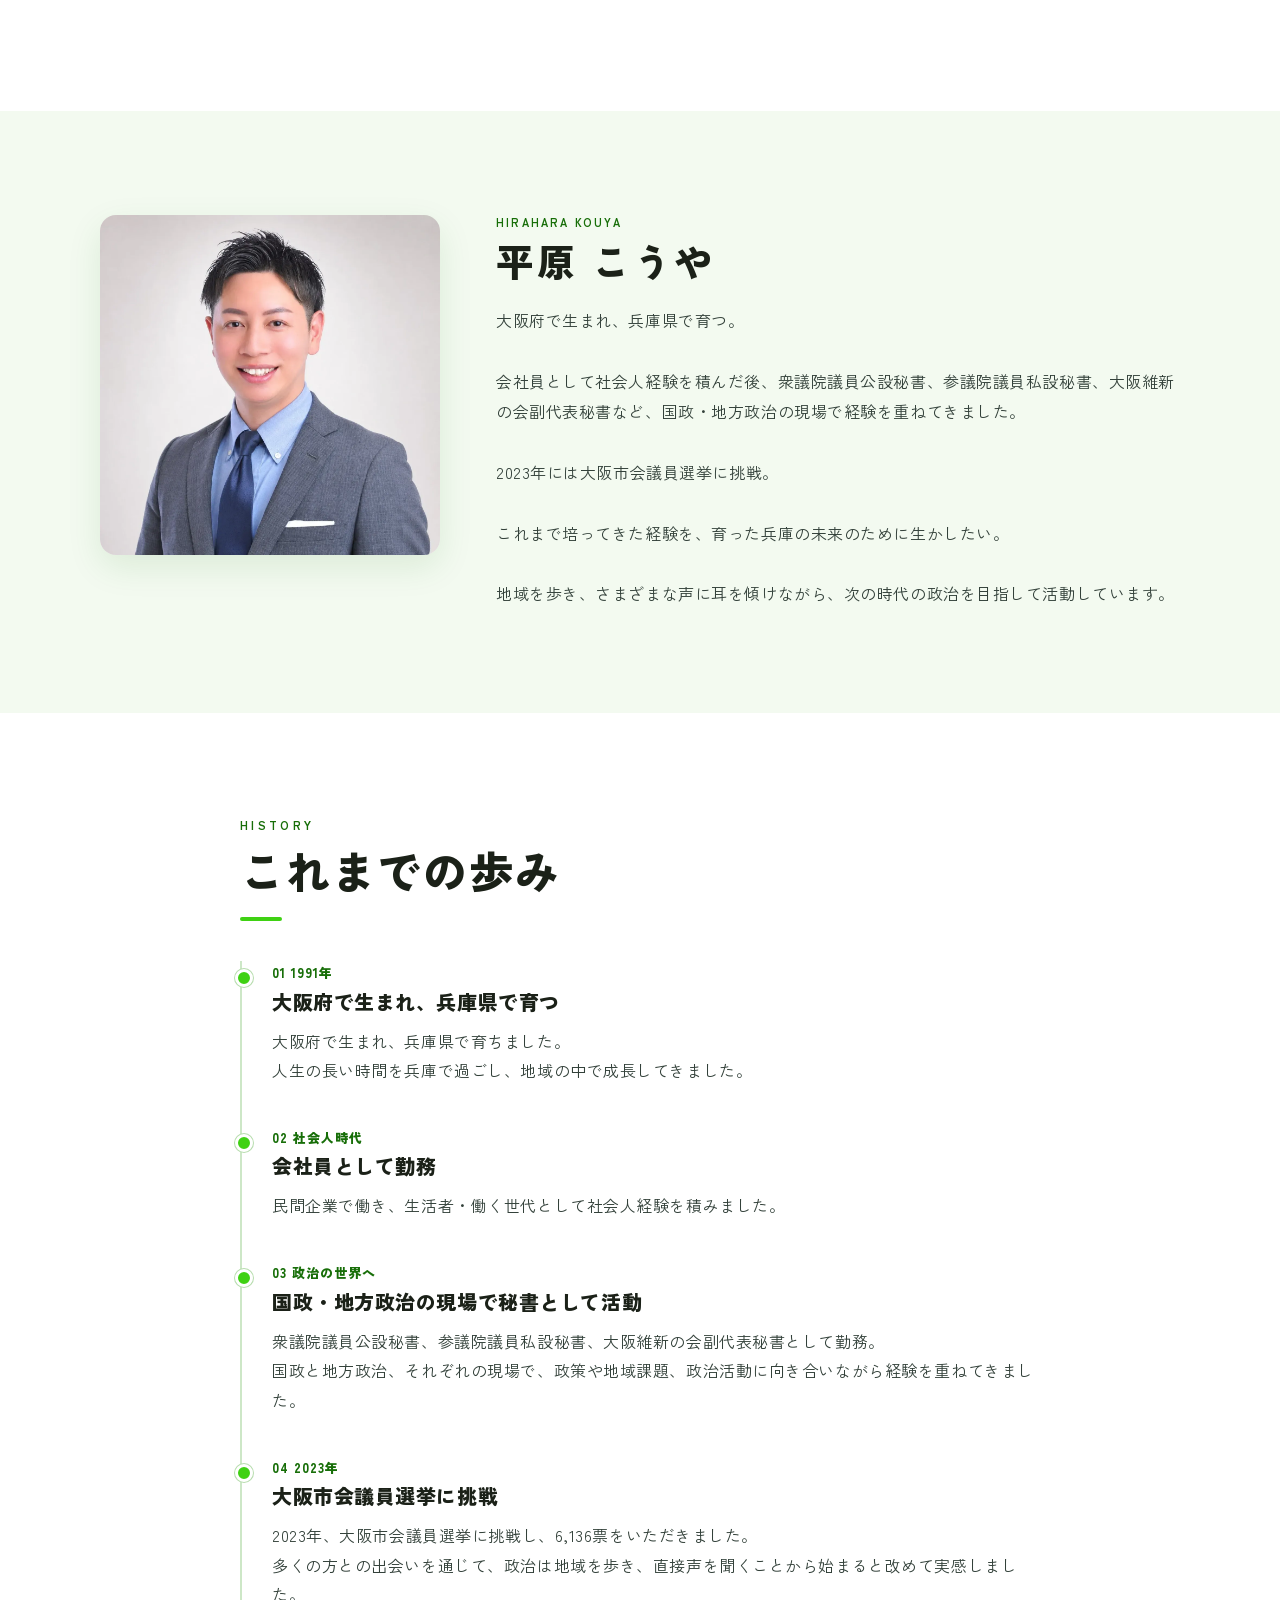
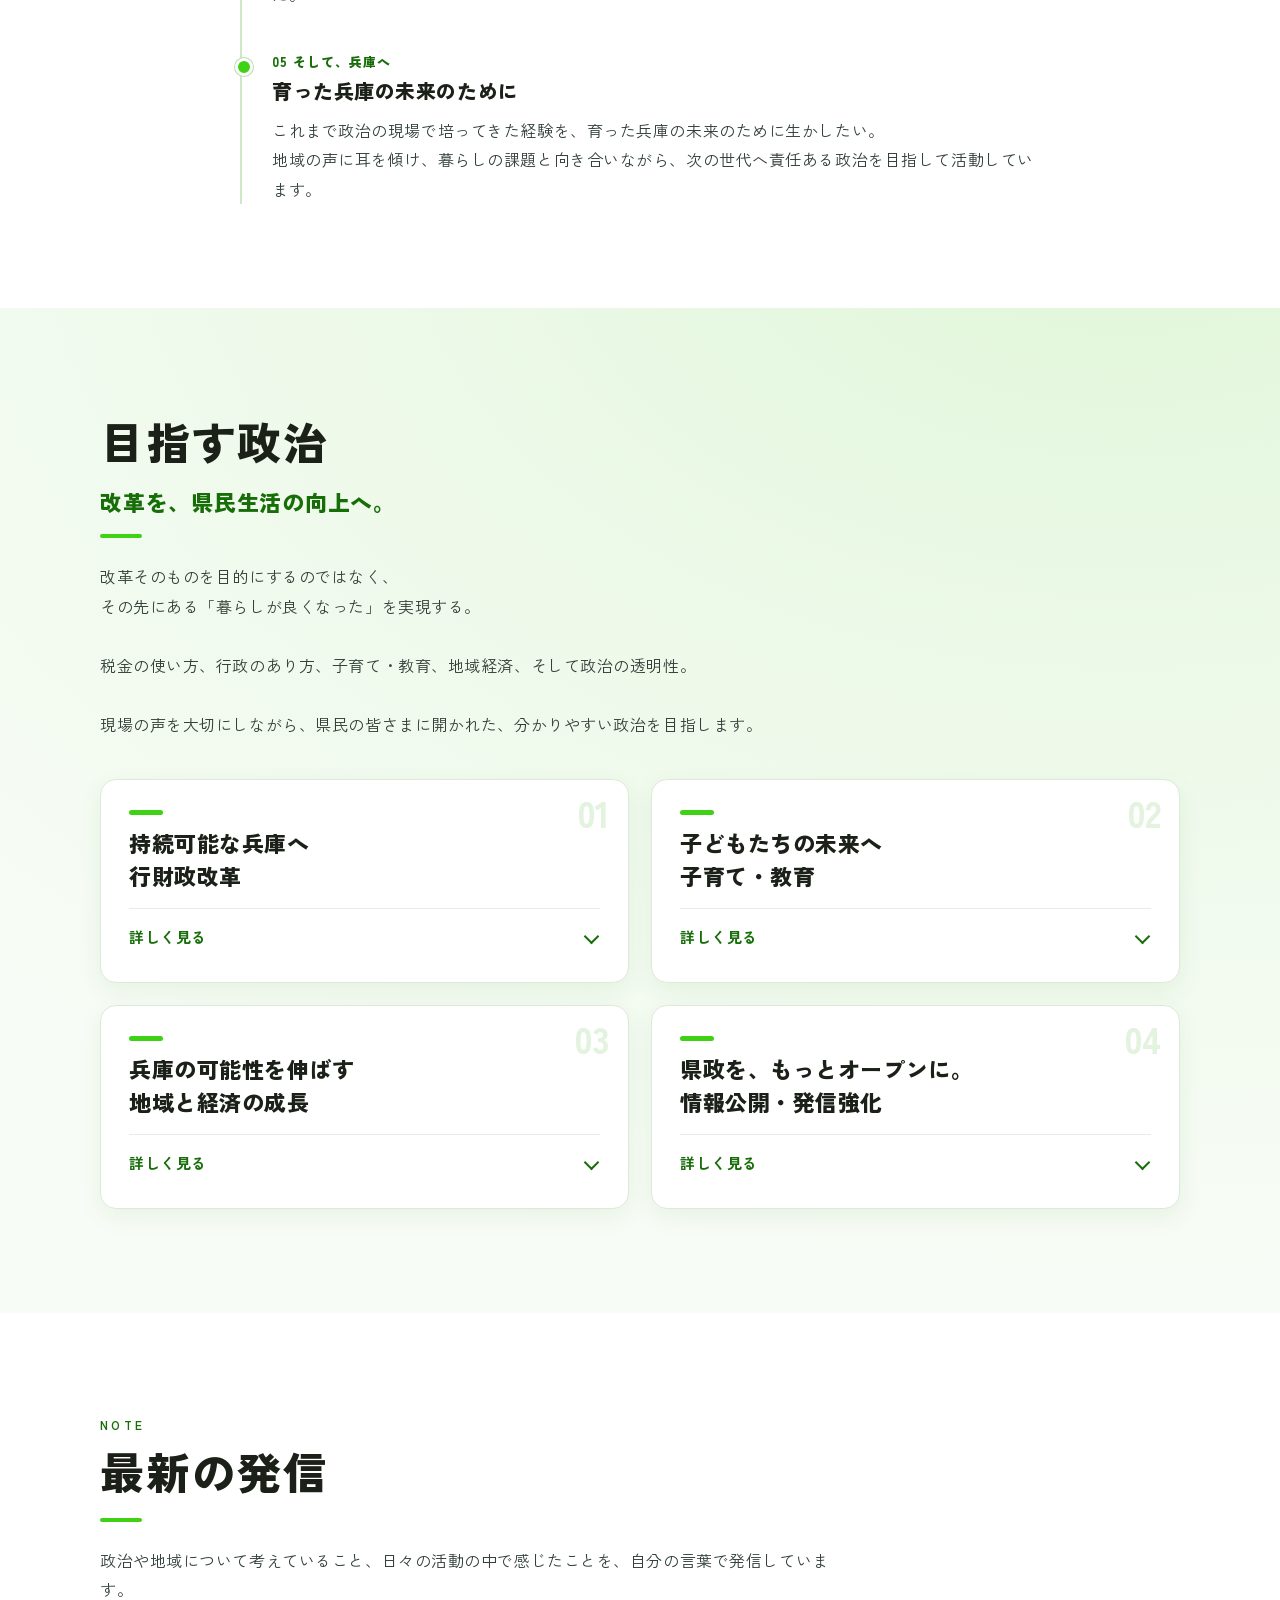
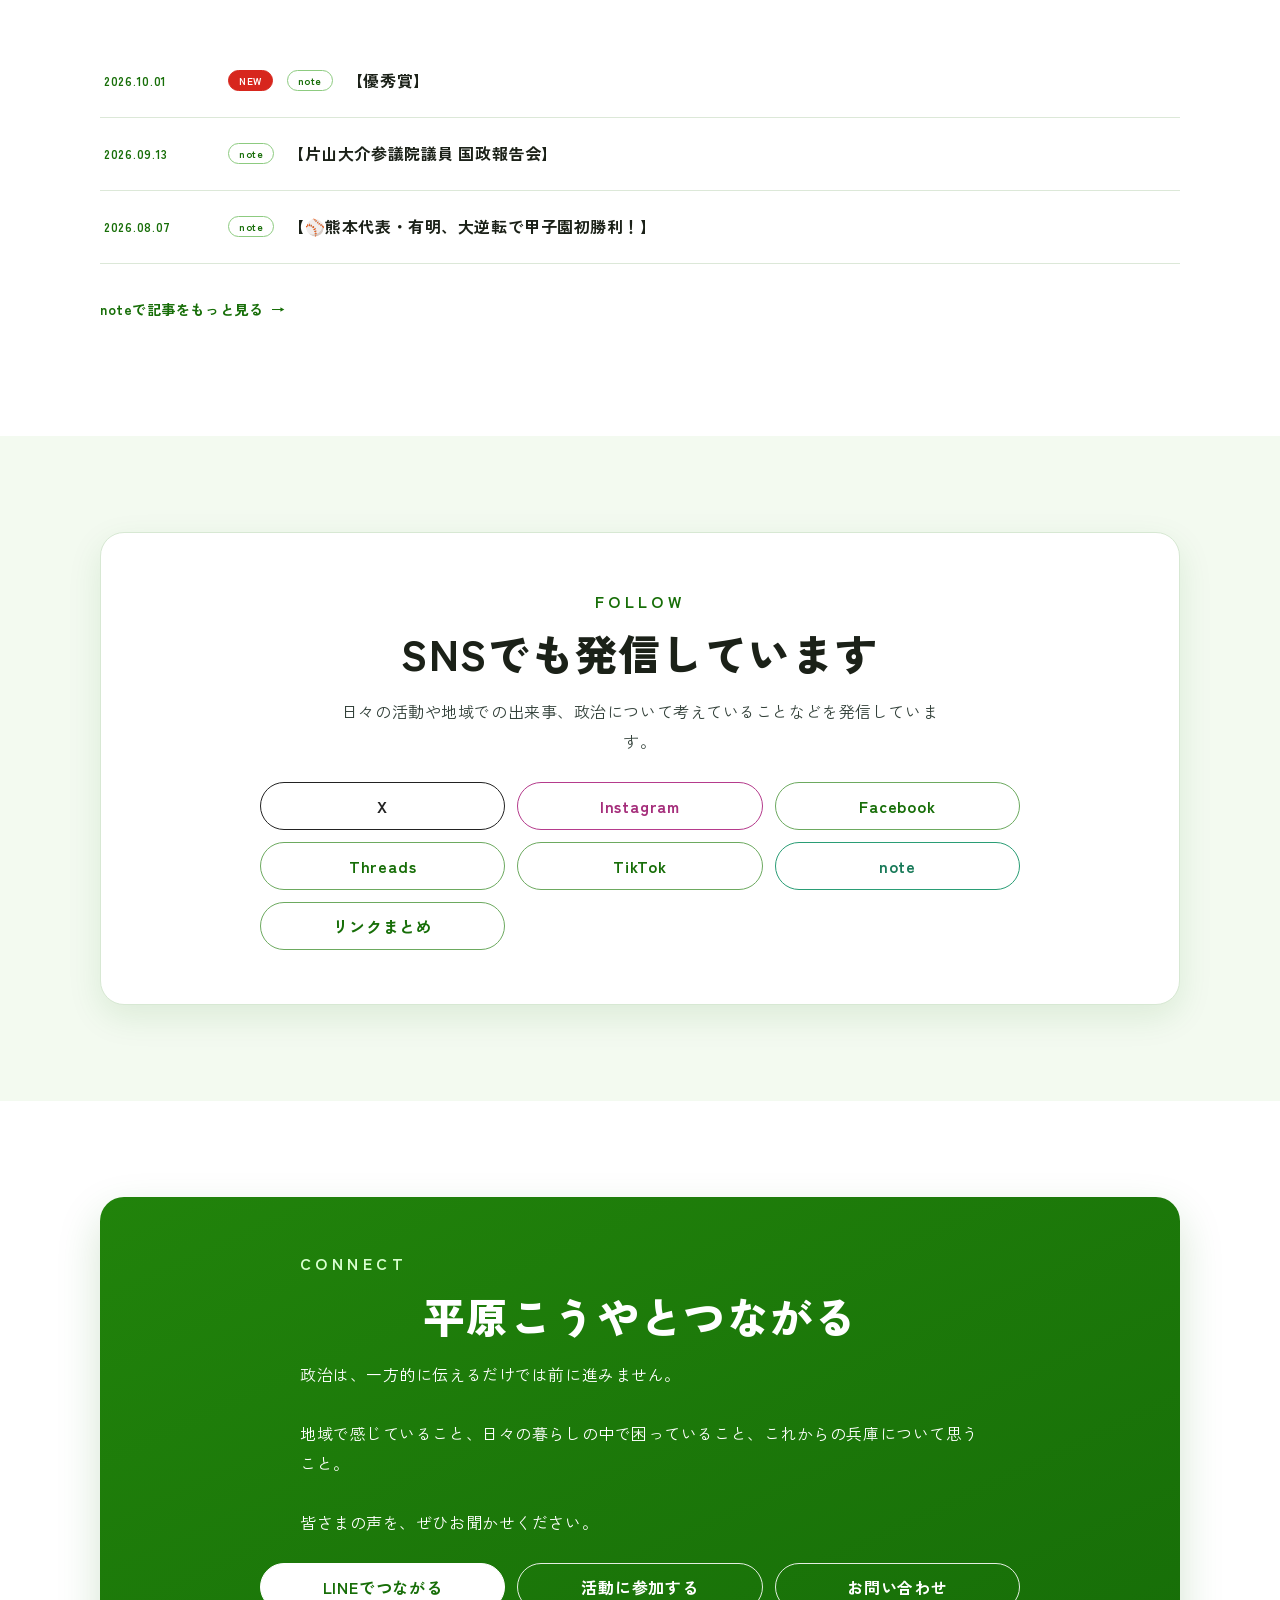
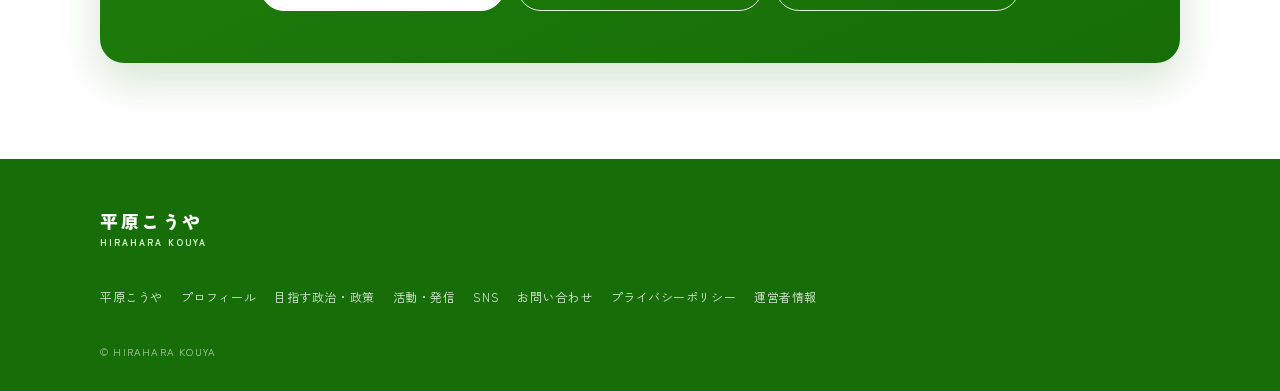
==== commit 111564ca: "SEO: 孤立ページ(/hub)への内部リンク追加・下層ページにパンくず構造化データを追加 健康診断で検出された orphan_page（/hub がどこからもリンクされていない）と breadcru" ====
--- a/index.html
+++ b/index.html
@@ -775,7 +775,7 @@
 <link rel="icon" href="assets/img/favicon.svg" type="image/svg+xml">
 <link rel="preload" as="image" href="assets/images/hero-home.webp" fetchpriority="high">
 <meta property="og:type" content="website"><meta property="og:title" content="平原こうや（平原幸弥）公式サイト｜プロフィール・活動・政策"><meta property="og:description" content="平原こうや（平原幸弥）公式サイト。プロフィール、活動、政策、最新の発信、SNS、お問い合わせ情報をご案内します。"><meta property="og:url" content="https://hiraharakouya.com/"><meta property="og:image" content="https://hiraharakouya.com/assets/images/ogp-1200x630.webp"><meta property="og:image:width" content="1200"><meta property="og:image:height" content="630"><meta property="og:site_name" content="平原こうや公式サイト"><meta name="twitter:card" content="summary_large_image">
-<script type="application/ld+json">{"@context":"https://schema.org","@type":"Person","name":"平原こうや","alternateName":"平原幸弥","url":"https://hiraharakouya.com/","sameAs":["https://x.com/HIRAHARAKOUYA","https://www.instagram.com/hiraharakouya327/","https://note.com/hirahara508"]}</script>
+<script type="application/ld+json">{"@context":"https://schema.org","@type":"Person","name":"平原こうや","alternateName":["平原幸弥","ひらはらこうや","HIRAHARA KOUYA"],"url":"https://hiraharakouya.com/","sameAs":["https://x.com/HIRAHARAKOUYA","https://www.instagram.com/hiraharakouya327/","https://note.com/hirahara508"]}</script>
 </head><body>
 <header class="header"><a class="logo" href="#top">平原こうや<small>HIRAHARA KOUYA</small></a><nav class="gnav"><a href="#top">TOP</a><a href="#message">MESSAGE</a><a href="#profile">PROFILE</a><a href="#history">HISTORY</a><a href="#policy">POLICY</a><a href="#note">NOTE</a><a href="#sns">SNS</a><a href="#connect">お問い合わせ</a></nav><button class="menu-btn" aria-label="メニュー" aria-controls="site-menu" aria-expanded="false"><span></span><span></span><span></span></button></header>
 <div class="fheader"><a class="logo" href="#top">平原こうや<small>HIRAHARA KOUYA</small></a><nav class="gnav"><a href="#top">TOP</a><a href="#message">MESSAGE</a><a href="#profile">PROFILE</a><a href="#history">HISTORY</a><a href="#policy">POLICY</a><a href="#note">NOTE</a><a href="#sns">SNS</a><a href="#connect">お問い合わせ</a></nav><button class="menu-btn" aria-label="メニュー" aria-controls="site-menu" aria-expanded="false"><span></span><span></span><span></span></button></div>
@@ -790,7 +790,7 @@
 <section class="sec policy history" id="history"><div class="wrap"><div class="sec-head rv"><p class="en">History</p><h2>これまでの歩み</h2></div><ul class="timeline rv"><li><h3>01 1991年<br>大阪府で生まれ、兵庫県で育つ</h3><p>大阪府で生まれ、兵庫県で育ちました。<br>人生の長い時間を兵庫で過ごし、地域の中で成長してきました。</p></li><li><h3>02 社会人時代<br>会社員として勤務</h3><p>民間企業で働き、生活者・働く世代として社会人経験を積みました。</p></li><li><h3>03 政治の世界へ<br>国政・地方政治の現場で秘書として活動</h3><p>衆議院議員公設秘書、参議院議員私設秘書、大阪維新の会副代表秘書として勤務。<br>国政と地方政治、それぞれの現場で、政策や地域課題、政治活動に向き合いながら経験を重ねてきました。</p></li><li><h3>04 2023年<br>大阪市会議員選挙に挑戦</h3><p>2023年、大阪市会議員選挙に挑戦し、6,136票をいただきました。<br>多くの方との出会いを通じて、政治は地域を歩き、直接声を聞くことから始まると改めて実感しました。</p></li><li><h3>05 そして、兵庫へ<br>育った兵庫の未来のために</h3><p>これまで政治の現場で培ってきた経験を、育った兵庫の未来のために生かしたい。<br>地域の声に耳を傾け、暮らしの課題と向き合いながら、次の世代へ責任ある政治を目指して活動しています。</p></li></ul></div></section>
 <section class="sec policy" id="policy"><div class="wrap"><div class="sec-head rv"><p class="en">目指す政治</p><h2>改革を、県民生活の向上へ。</h2><p>改革そのものを目的にするのではなく、<br>その先にある「暮らしが良くなった」を実現する。<br><br>税金の使い方、行政のあり方、子育て・教育、地域経済、そして政治の透明性。<br><br>現場の声を大切にしながら、県民の皆さまに開かれた、分かりやすい政治を目指します。</p></div><div class="policy-grid rv"><details class="policy-card" data-policy-slot="1"><summary><span class="num">01</span><span class="policy-title">持続可能な兵庫へ<br>行財政改革</span><span class="policy-toggle">詳しく見る</span></summary><div class="policy-detail"><p>限られた財源を、本当に必要な行政サービスへ。<br>事業や補助金、外郭団体などを不断に見直し、将来世代へ過度な負担を残さない県政を目指します。<br>行政の効率化やDXも進め、限られた人員・財源をより効果的に活用できる行政を目指します。</p></div></details><details class="policy-card" data-policy-slot="2"><summary><span class="num">02</span><span class="policy-title">子どもたちの未来へ<br>子育て・教育</span><span class="policy-toggle">詳しく見る</span></summary><div class="policy-detail"><p>子育て世代を支え、子どもたちが家庭環境に左右されず、それぞれの可能性を伸ばせる兵庫を目指します。<br>子どもを産み育てたいと思える環境づくりと、一人ひとりの個性や可能性を伸ばす教育を大切にします。</p></div></details><details class="policy-card" data-policy-slot="3"><summary><span class="num">03</span><span class="policy-title">兵庫の可能性を伸ばす<br>地域と経済の成長</span><span class="policy-toggle">詳しく見る</span></summary><div class="policy-detail"><p>神戸・阪神・播磨・但馬・丹波・淡路。<br>それぞれの地域が持つ強みや魅力を生かし、人や企業から選ばれる兵庫を目指します。<br>地域ごとの特色を大切にしながら、兵庫全体の成長と県民生活の向上につなげていきます。</p></div></details><details class="policy-card" data-policy-slot="4"><summary><span class="num">04</span><span class="policy-title">県政を、もっとオープンに。<br>情報公開・発信強化</span><span class="policy-toggle">詳しく見る</span></summary><div class="policy-detail"><p>政治や行政で何が議論され、税金がどのように使われ、何が決まったのか。<br>政治に詳しい人だけではなく、誰にでも分かりやすく伝わる県政を目指します。<br><br>情報公開を積極的に進めるとともに、SNSなども活用し、議会や行政の動きを迅速かつ分かりやすく発信します。<br><br>政治家自身の活動や考えについても継続的に発信し、県民と政治との情報格差をできる限り小さくしていきます。<br><br>「何をしているのか分からない政治」から、<br>「見える、分かる、参加できる政治」へ。<br><br>政治の透明化を力強く進めます。</p></div></details></div></div></section>
 <section class="sec" id="note"><div class="wrap"><div class="sec-head rv"><p class="en">Note</p><h2>最新の発信</h2><p>政治や地域について考えていること、日々の活動の中で感じたことを、自分の言葉で発信しています。</p></div><ul class="news-list rv" id="note-feed"><li><a href="https://note.com/hirahara508/n/nfc3448f04710" target="_blank" rel="noopener"><time>2026.10.01</time><span class="tag new">NEW</span><span class="tag">note</span><span class="t">【優秀賞】</span></a></li><li><a href="https://note.com/hirahara508/n/n354220453320" target="_blank" rel="noopener"><time>2026.09.13</time><span class="tag">note</span><span class="t">【片山大介参議院議員 国政報告会】</span></a></li><li><a href="https://note.com/hirahara508/n/n118db88459a1" target="_blank" rel="noopener"><time>2026.08.07</time><span class="tag">note</span><span class="t">【⚾️熊本代表・有明、大逆転で甲子園初勝利！】</span></a></li></ul><a class="more rv" href="https://note.com/hirahara508" target="_blank" rel="noopener">noteで記事をもっと見る</a></div></section>
-<section class="sec cta" id="sns"><div class="wrap rv"><div class="cta-card"><p class="en">Follow</p><h2>SNSでも発信しています</h2><p>日々の活動や地域での出来事、政治について考えていることなどを発信しています。</p><div class="cta-btns"><a class="btn btn-red" href="https://x.com/HIRAHARAKOUYA" target="_blank" rel="noopener">X</a><a class="btn btn-ghost" href="https://www.instagram.com/hiraharakouya327/" target="_blank" rel="noopener">Instagram</a><a class="btn btn-ghost" href="https://www.facebook.com/share/19aMJ3LEyP/?mibextid=wwXIfr" target="_blank" rel="noopener">Facebook</a><a class="btn btn-ghost" href="https://www.threads.com/@hiraharakouya327?igshid=NTc4MTIwNjQ2YQ==" target="_blank" rel="noopener">Threads</a><a class="btn btn-ghost" href="https://www.tiktok.com/@hiraharakouya?_r=1&_t=ZS-99S4CiRe8vt" target="_blank" rel="noopener">TikTok</a><a class="btn btn-ghost" href="https://note.com/hirahara508" target="_blank" rel="noopener">note</a></div></div></div></section>
+<section class="sec cta" id="sns"><div class="wrap rv"><div class="cta-card"><p class="en">Follow</p><h2>SNSでも発信しています</h2><p>日々の活動や地域での出来事、政治について考えていることなどを発信しています。</p><div class="cta-btns"><a class="btn btn-red" href="https://x.com/HIRAHARAKOUYA" target="_blank" rel="noopener">X</a><a class="btn btn-ghost" href="https://www.instagram.com/hiraharakouya327/" target="_blank" rel="noopener">Instagram</a><a class="btn btn-ghost" href="https://www.facebook.com/share/19aMJ3LEyP/?mibextid=wwXIfr" target="_blank" rel="noopener">Facebook</a><a class="btn btn-ghost" href="https://www.threads.com/@hiraharakouya327?igshid=NTc4MTIwNjQ2YQ==" target="_blank" rel="noopener">Threads</a><a class="btn btn-ghost" href="https://www.tiktok.com/@hiraharakouya?_r=1&_t=ZS-99S4CiRe8vt" target="_blank" rel="noopener">TikTok</a><a class="btn btn-ghost" href="https://note.com/hirahara508" target="_blank" rel="noopener">note</a><a class="btn btn-ghost" href="/hub">リンクまとめ</a></div></div></div></section>
 <section class="sec cta" id="connect"><div class="wrap rv"><div class="cta-card"><p class="en">Connect</p><h2>平原こうやとつながる</h2><p>政治は、一方的に伝えるだけでは前に進みません。<br><br>地域で感じていること、日々の暮らしの中で困っていること、これからの兵庫について思うこと。<br><br>皆さまの声を、ぜひお聞かせください。</p><div class="cta-btns"><a class="btn btn-red" aria-disabled="true">LINEでつながる</a><a class="btn btn-ghost" href="support.html">活動に参加する</a><a class="btn btn-ghost" href="support.html#contact">お問い合わせ</a></div></div></div></section>
 <footer class="footer" id="operator"><div class="wrap"><p class="logo">平原こうや<small>HIRAHARA KOUYA</small></p><nav class="fnav"><a href="#top">平原こうや</a><a href="#profile">プロフィール</a><a href="#policy">目指す政治・政策</a><a href="#note">活動・発信</a><a href="#sns">SNS</a><a href="#connect">お問い合わせ</a><a href="privacy.html">プライバシーポリシー</a><a href="#operator">運営者情報</a></nav><p class="copy">© HIRAHARA KOUYA</p></div></footer>
 <script>
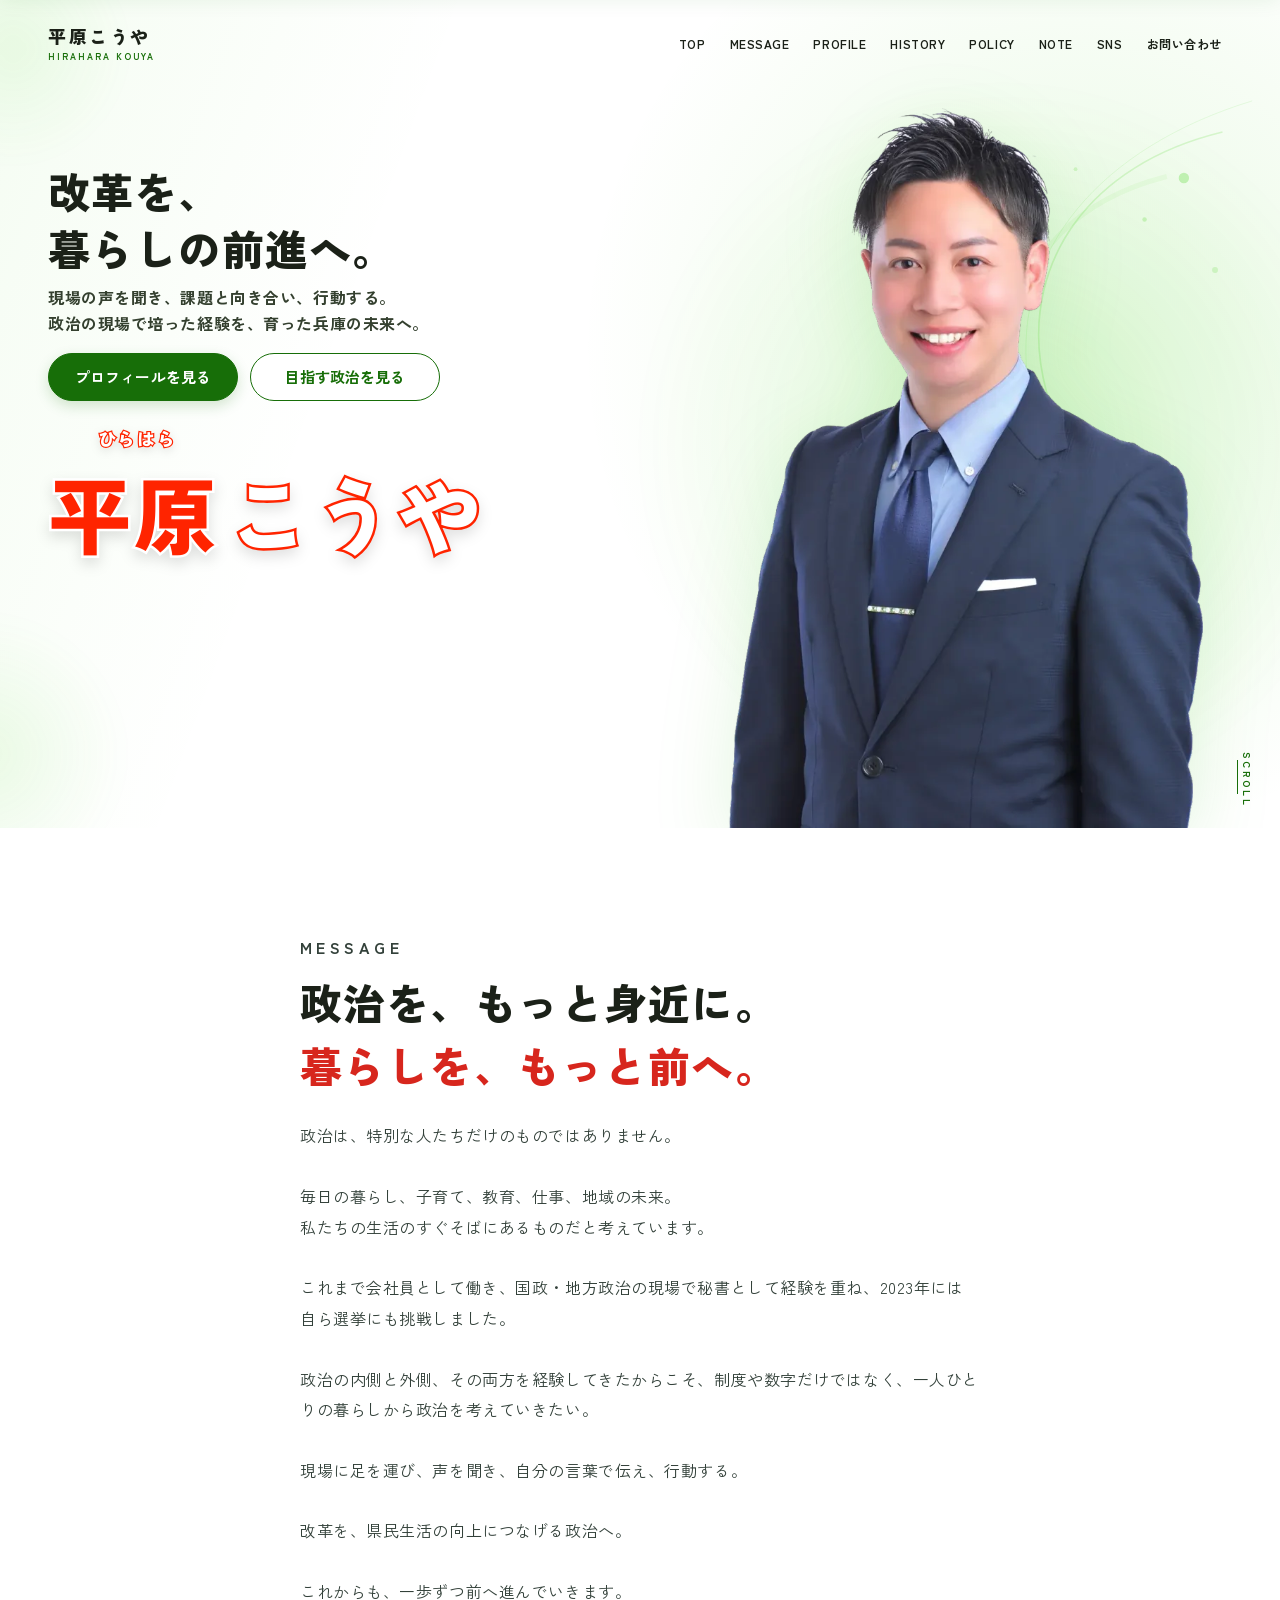
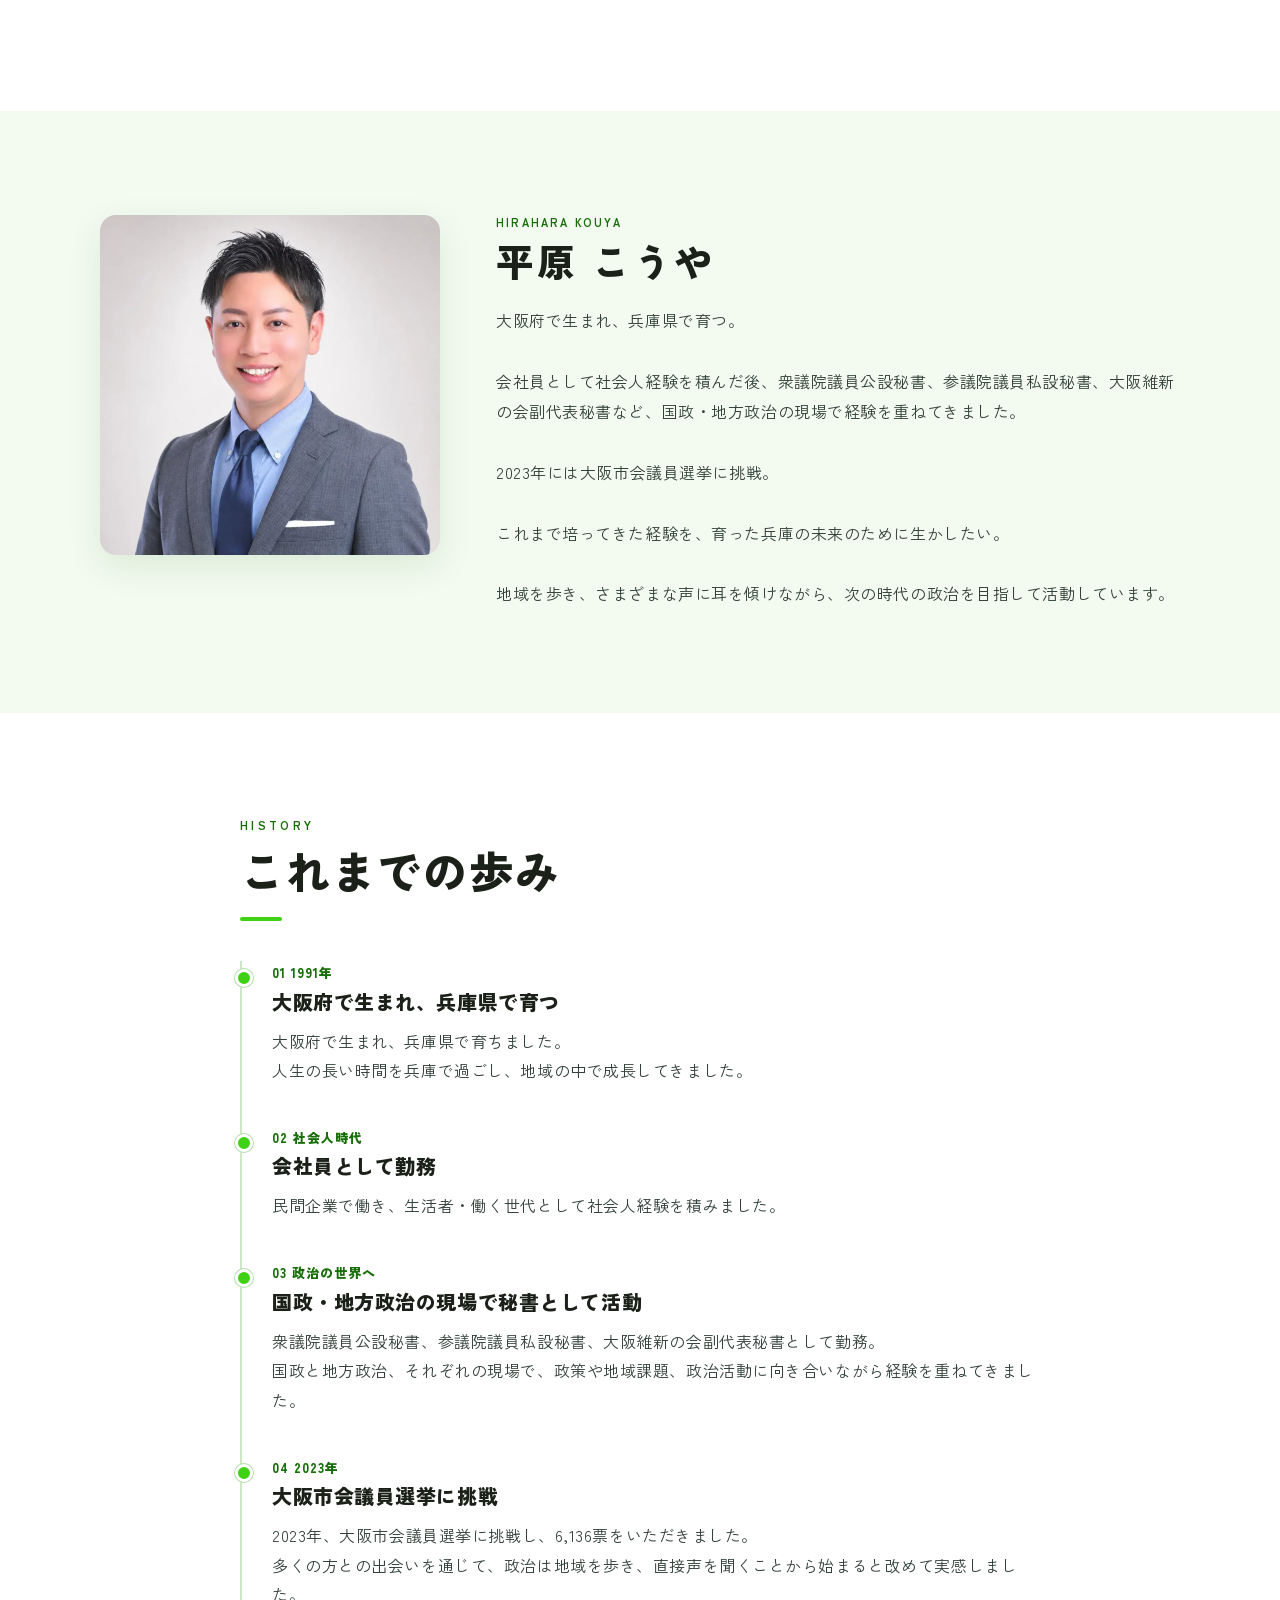
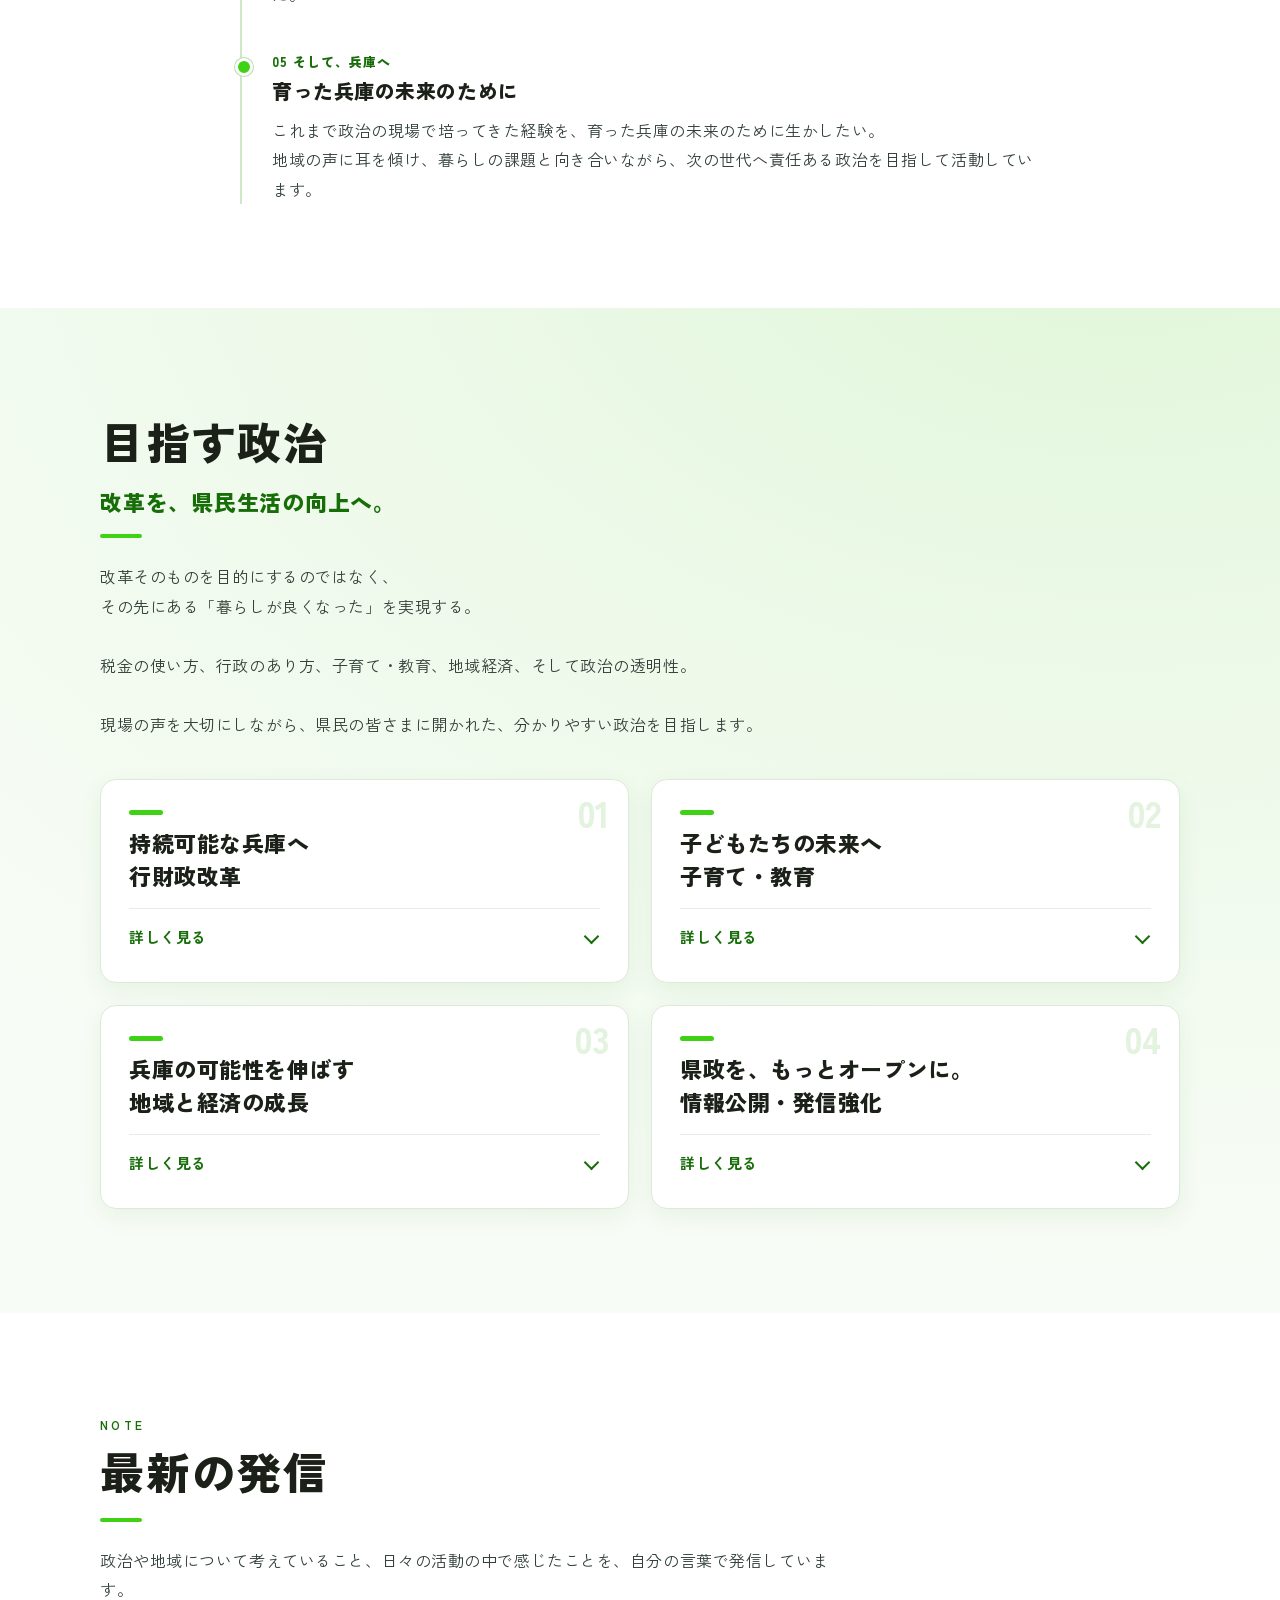
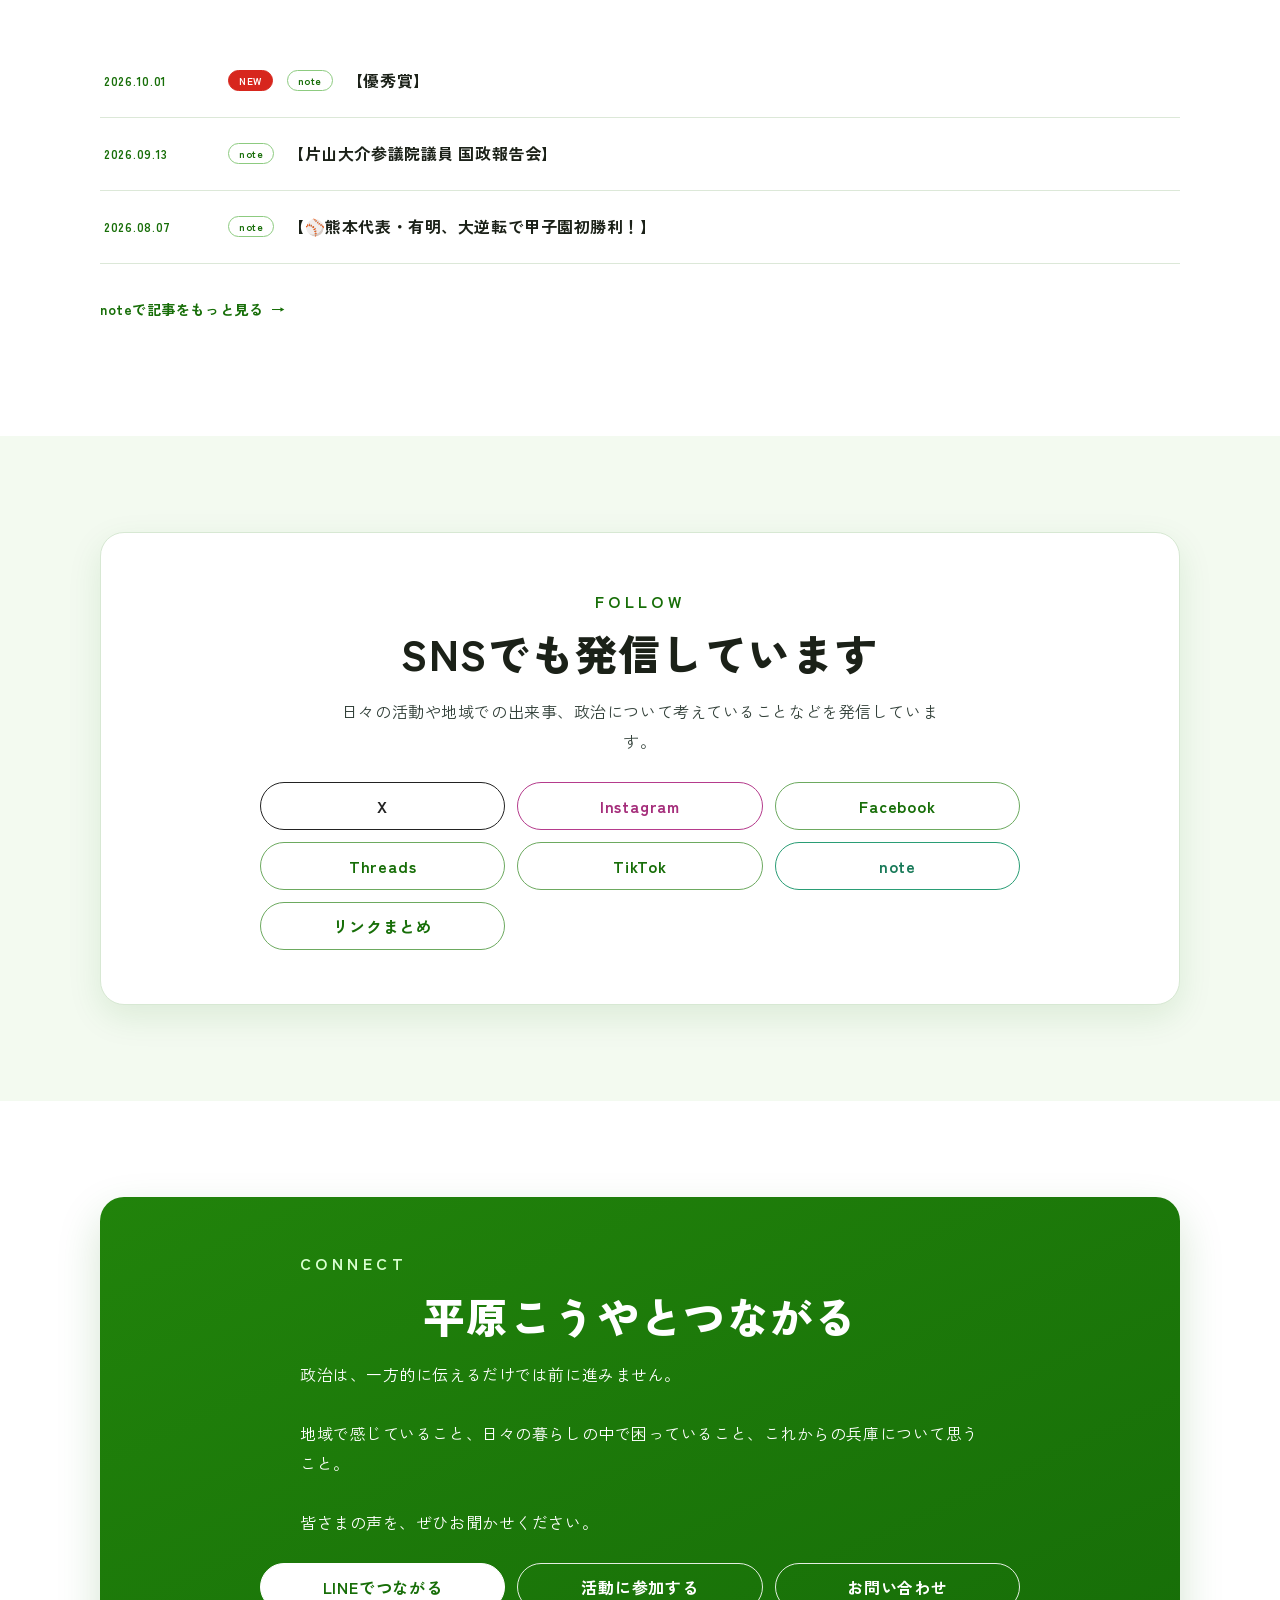
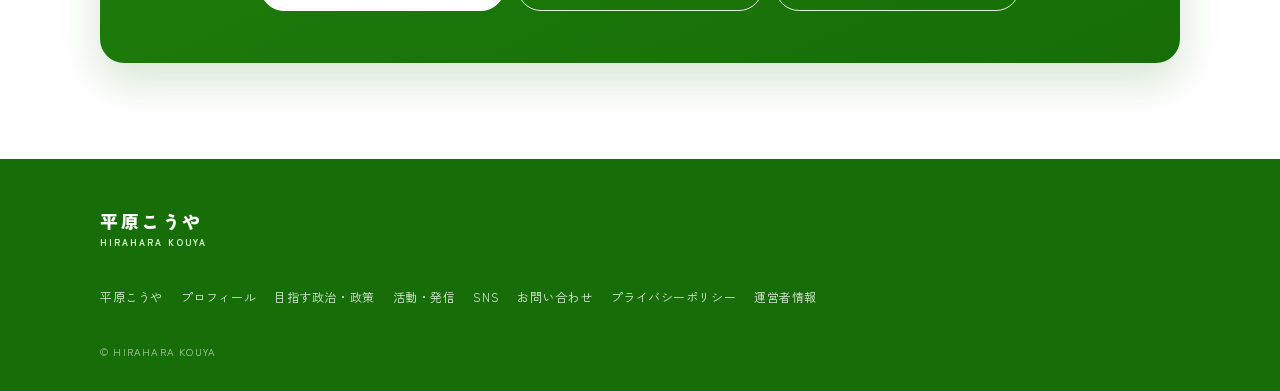
==== commit 2af30f06: "perf: トップページの表示速度改善（見た目は変更なし） - Google Fonts の CSS を描画を止めない読み込みに変更し、未使用の太さ(500)と書体(Yuji Syuku)を外す - " ====
--- a/index.html
+++ b/index.html
@@ -18,7 +18,8 @@
 </script>
 <meta charset="utf-8"><meta name="viewport" content="width=device-width,initial-scale=1"><title>平原こうや（平原幸弥）公式サイト｜プロフィール・活動・政策</title><meta name="description" content="平原こうや（平原幸弥）公式サイト。プロフィール、活動、政策、最新の発信、SNS、お問い合わせ情報をご案内します。">
 <link rel="preconnect" href="https://fonts.googleapis.com"><link rel="preconnect" href="https://fonts.gstatic.com" crossorigin>
-<link href="https://fonts.googleapis.com/css2?family=Zen+Kaku+Gothic+New:wght@400;500;700;900&family=Yuji+Syuku&display=swap" rel="stylesheet">
+<link rel="preload" as="image" href="assets/images/hero-home.webp" imagesrcset="assets/images/hero-home-680.webp 680w, assets/images/hero-home.webp 865w" imagesizes="(min-width:840px) and (max-height:760px) 440px, (min-width:840px) 54vh, 47vh" fetchpriority="high">
+<link rel="stylesheet" href="https://fonts.googleapis.com/css2?family=Zen+Kaku+Gothic+New:wght@400;700;900&display=swap" media="print" onload="this.media='all'"><noscript><link rel="stylesheet" href="https://fonts.googleapis.com/css2?family=Zen+Kaku+Gothic+New:wght@400;700;900&display=swap"></noscript>
 <style>
 *{box-sizing:border-box;margin:0;padding:0}
 :root{
@@ -773,7 +774,6 @@
 </style>
 <link rel="canonical" href="https://hiraharakouya.com/">
 <link rel="icon" href="assets/img/favicon.svg" type="image/svg+xml">
-<link rel="preload" as="image" href="assets/images/hero-home.webp" fetchpriority="high">
 <meta property="og:type" content="website"><meta property="og:title" content="平原こうや（平原幸弥）公式サイト｜プロフィール・活動・政策"><meta property="og:description" content="平原こうや（平原幸弥）公式サイト。プロフィール、活動、政策、最新の発信、SNS、お問い合わせ情報をご案内します。"><meta property="og:url" content="https://hiraharakouya.com/"><meta property="og:image" content="https://hiraharakouya.com/assets/images/ogp-1200x630.webp"><meta property="og:image:width" content="1200"><meta property="og:image:height" content="630"><meta property="og:site_name" content="平原こうや公式サイト"><meta name="twitter:card" content="summary_large_image">
 <script type="application/ld+json">{"@context":"https://schema.org","@type":"Person","name":"平原こうや","alternateName":["平原幸弥","ひらはらこうや","HIRAHARA KOUYA"],"url":"https://hiraharakouya.com/","sameAs":["https://x.com/HIRAHARAKOUYA","https://www.instagram.com/hiraharakouya327/","https://note.com/hirahara508"]}</script>
 </head><body>
@@ -782,11 +782,11 @@
 <div class="menu" id="site-menu"><a href="#top">TOP</a><a href="#message">MESSAGE</a><a href="#profile">PROFILE</a><a href="#history">HISTORY</a><a href="#policy">POLICY</a><a href="#note">NOTE</a><a href="#sns">SNS</a><a href="#connect">お問い合わせ</a><div class="menu-sns"><a href="https://x.com/HIRAHARAKOUYA">X</a><a href="https://www.instagram.com/hiraharakouya327/">Instagram</a><a href="https://note.com/hirahara508">note</a></div></div>
 <div class="hero" id="top">
 <div class="glow glow-corner" aria-hidden="true"></div><div class="glow glow-main" aria-hidden="true"></div><div class="glow glow-drop" aria-hidden="true"></div><div class="hero-ring" aria-hidden="true"></div>
-<div class="hero-photo"><img src="assets/images/hero-home.webp" alt="平原こうや" width="865" height="1300" loading="eager" fetchpriority="high" decoding="async"></div>
+<div class="hero-photo"><img src="assets/images/hero-home.webp" srcset="assets/images/hero-home-680.webp 680w, assets/images/hero-home.webp 865w" sizes="(min-width:840px) and (max-height:760px) 440px, (min-width:840px) 54vh, 47vh" alt="平原こうや" width="865" height="1300" loading="eager" fetchpriority="high" decoding="async"></div>
 <p class="hero-name"><span class="hero-surname"><span class="hero-furigana">ひらはら</span><span class="n1">平原</span></span><span class="n2">こうや</span></p>
 <div class="hero-copy"><h1 class="hero-catch">改革を、<br>暮らしの前進へ。</h1><p class="hero-sub">現場の声を聞き、課題と向き合い、行動する。<br>政治の現場で培った経験を、育った兵庫の未来へ。</p><div class="hero-actions"><a class="btn btn-red" href="#profile">プロフィールを見る</a><a class="btn btn-red" href="#policy">目指す政治を見る</a></div></div><p class="scroll-cue">SCROLL</p></div>
 <section class="sec message" id="message"><div class="wrap message-inner rv"><p class="en">Message</p><h2>政治を、もっと身近に。<br><span class="acc-red">暮らしを、もっと前へ。</span></h2><p>政治は、特別な人たちだけのものではありません。<br><br>毎日の暮らし、子育て、教育、仕事、地域の未来。<br>私たちの生活のすぐそばにあるものだと考えています。<br><br>これまで会社員として働き、国政・地方政治の現場で秘書として経験を重ね、2023年には自ら選挙にも挑戦しました。<br><br>政治の内側と外側、その両方を経験してきたからこそ、制度や数字だけではなく、一人ひとりの暮らしから政治を考えていきたい。<br><br>現場に足を運び、声を聞き、自分の言葉で伝え、行動する。<br><br>改革を、県民生活の向上につなげる政治へ。<br><br>これからも、一歩ずつ前へ進んでいきます。</p></div></section>
-<section class="sec" id="profile"><div class="wrap prof-grid"><div class="prof-photo rv"><img src="assets/images/profile-home.webp" alt="平原こうや プロフィール写真" width="1254" height="1254" loading="lazy" decoding="async"></div><div class="rv"><p class="prof-name"><small>HIRAHARA KOUYA</small>平原 こうや</p><p class="prof-text">大阪府で生まれ、兵庫県で育つ。<br><br>会社員として社会人経験を積んだ後、衆議院議員公設秘書、参議院議員私設秘書、大阪維新の会副代表秘書など、国政・地方政治の現場で経験を重ねてきました。<br><br>2023年には大阪市会議員選挙に挑戦。<br><br>これまで培ってきた経験を、育った兵庫の未来のために生かしたい。<br><br>地域を歩き、さまざまな声に耳を傾けながら、次の時代の政治を目指して活動しています。</p></div></div></section>
+<section class="sec" id="profile"><div class="wrap prof-grid"><div class="prof-photo rv"><img src="assets/images/profile-home.webp" srcset="assets/images/profile-home-680.webp 680w, assets/images/profile-home-1020.webp 1020w, assets/images/profile-home.webp 1254w" sizes="(min-width:840px) 340px, (min-width:360px) 320px, calc(100vw - 40px)" alt="平原こうや プロフィール写真" width="1254" height="1254" loading="lazy" decoding="async"></div><div class="rv"><p class="prof-name"><small>HIRAHARA KOUYA</small>平原 こうや</p><p class="prof-text">大阪府で生まれ、兵庫県で育つ。<br><br>会社員として社会人経験を積んだ後、衆議院議員公設秘書、参議院議員私設秘書、大阪維新の会副代表秘書など、国政・地方政治の現場で経験を重ねてきました。<br><br>2023年には大阪市会議員選挙に挑戦。<br><br>これまで培ってきた経験を、育った兵庫の未来のために生かしたい。<br><br>地域を歩き、さまざまな声に耳を傾けながら、次の時代の政治を目指して活動しています。</p></div></div></section>
 <section class="sec policy history" id="history"><div class="wrap"><div class="sec-head rv"><p class="en">History</p><h2>これまでの歩み</h2></div><ul class="timeline rv"><li><h3>01 1991年<br>大阪府で生まれ、兵庫県で育つ</h3><p>大阪府で生まれ、兵庫県で育ちました。<br>人生の長い時間を兵庫で過ごし、地域の中で成長してきました。</p></li><li><h3>02 社会人時代<br>会社員として勤務</h3><p>民間企業で働き、生活者・働く世代として社会人経験を積みました。</p></li><li><h3>03 政治の世界へ<br>国政・地方政治の現場で秘書として活動</h3><p>衆議院議員公設秘書、参議院議員私設秘書、大阪維新の会副代表秘書として勤務。<br>国政と地方政治、それぞれの現場で、政策や地域課題、政治活動に向き合いながら経験を重ねてきました。</p></li><li><h3>04 2023年<br>大阪市会議員選挙に挑戦</h3><p>2023年、大阪市会議員選挙に挑戦し、6,136票をいただきました。<br>多くの方との出会いを通じて、政治は地域を歩き、直接声を聞くことから始まると改めて実感しました。</p></li><li><h3>05 そして、兵庫へ<br>育った兵庫の未来のために</h3><p>これまで政治の現場で培ってきた経験を、育った兵庫の未来のために生かしたい。<br>地域の声に耳を傾け、暮らしの課題と向き合いながら、次の世代へ責任ある政治を目指して活動しています。</p></li></ul></div></section>
 <section class="sec policy" id="policy"><div class="wrap"><div class="sec-head rv"><p class="en">目指す政治</p><h2>改革を、県民生活の向上へ。</h2><p>改革そのものを目的にするのではなく、<br>その先にある「暮らしが良くなった」を実現する。<br><br>税金の使い方、行政のあり方、子育て・教育、地域経済、そして政治の透明性。<br><br>現場の声を大切にしながら、県民の皆さまに開かれた、分かりやすい政治を目指します。</p></div><div class="policy-grid rv"><details class="policy-card" data-policy-slot="1"><summary><span class="num">01</span><span class="policy-title">持続可能な兵庫へ<br>行財政改革</span><span class="policy-toggle">詳しく見る</span></summary><div class="policy-detail"><p>限られた財源を、本当に必要な行政サービスへ。<br>事業や補助金、外郭団体などを不断に見直し、将来世代へ過度な負担を残さない県政を目指します。<br>行政の効率化やDXも進め、限られた人員・財源をより効果的に活用できる行政を目指します。</p></div></details><details class="policy-card" data-policy-slot="2"><summary><span class="num">02</span><span class="policy-title">子どもたちの未来へ<br>子育て・教育</span><span class="policy-toggle">詳しく見る</span></summary><div class="policy-detail"><p>子育て世代を支え、子どもたちが家庭環境に左右されず、それぞれの可能性を伸ばせる兵庫を目指します。<br>子どもを産み育てたいと思える環境づくりと、一人ひとりの個性や可能性を伸ばす教育を大切にします。</p></div></details><details class="policy-card" data-policy-slot="3"><summary><span class="num">03</span><span class="policy-title">兵庫の可能性を伸ばす<br>地域と経済の成長</span><span class="policy-toggle">詳しく見る</span></summary><div class="policy-detail"><p>神戸・阪神・播磨・但馬・丹波・淡路。<br>それぞれの地域が持つ強みや魅力を生かし、人や企業から選ばれる兵庫を目指します。<br>地域ごとの特色を大切にしながら、兵庫全体の成長と県民生活の向上につなげていきます。</p></div></details><details class="policy-card" data-policy-slot="4"><summary><span class="num">04</span><span class="policy-title">県政を、もっとオープンに。<br>情報公開・発信強化</span><span class="policy-toggle">詳しく見る</span></summary><div class="policy-detail"><p>政治や行政で何が議論され、税金がどのように使われ、何が決まったのか。<br>政治に詳しい人だけではなく、誰にでも分かりやすく伝わる県政を目指します。<br><br>情報公開を積極的に進めるとともに、SNSなども活用し、議会や行政の動きを迅速かつ分かりやすく発信します。<br><br>政治家自身の活動や考えについても継続的に発信し、県民と政治との情報格差をできる限り小さくしていきます。<br><br>「何をしているのか分からない政治」から、<br>「見える、分かる、参加できる政治」へ。<br><br>政治の透明化を力強く進めます。</p></div></details></div></div></section>
 <section class="sec" id="note"><div class="wrap"><div class="sec-head rv"><p class="en">Note</p><h2>最新の発信</h2><p>政治や地域について考えていること、日々の活動の中で感じたことを、自分の言葉で発信しています。</p></div><ul class="news-list rv" id="note-feed"><li><a href="https://note.com/hirahara508/n/nfc3448f04710" target="_blank" rel="noopener"><time>2026.10.01</time><span class="tag new">NEW</span><span class="tag">note</span><span class="t">【優秀賞】</span></a></li><li><a href="https://note.com/hirahara508/n/n354220453320" target="_blank" rel="noopener"><time>2026.09.13</time><span class="tag">note</span><span class="t">【片山大介参議院議員 国政報告会】</span></a></li><li><a href="https://note.com/hirahara508/n/n118db88459a1" target="_blank" rel="noopener"><time>2026.08.07</time><span class="tag">note</span><span class="t">【⚾️熊本代表・有明、大逆転で甲子園初勝利！】</span></a></li></ul><a class="more rv" href="https://note.com/hirahara508" target="_blank" rel="noopener">noteで記事をもっと見る</a></div></section>
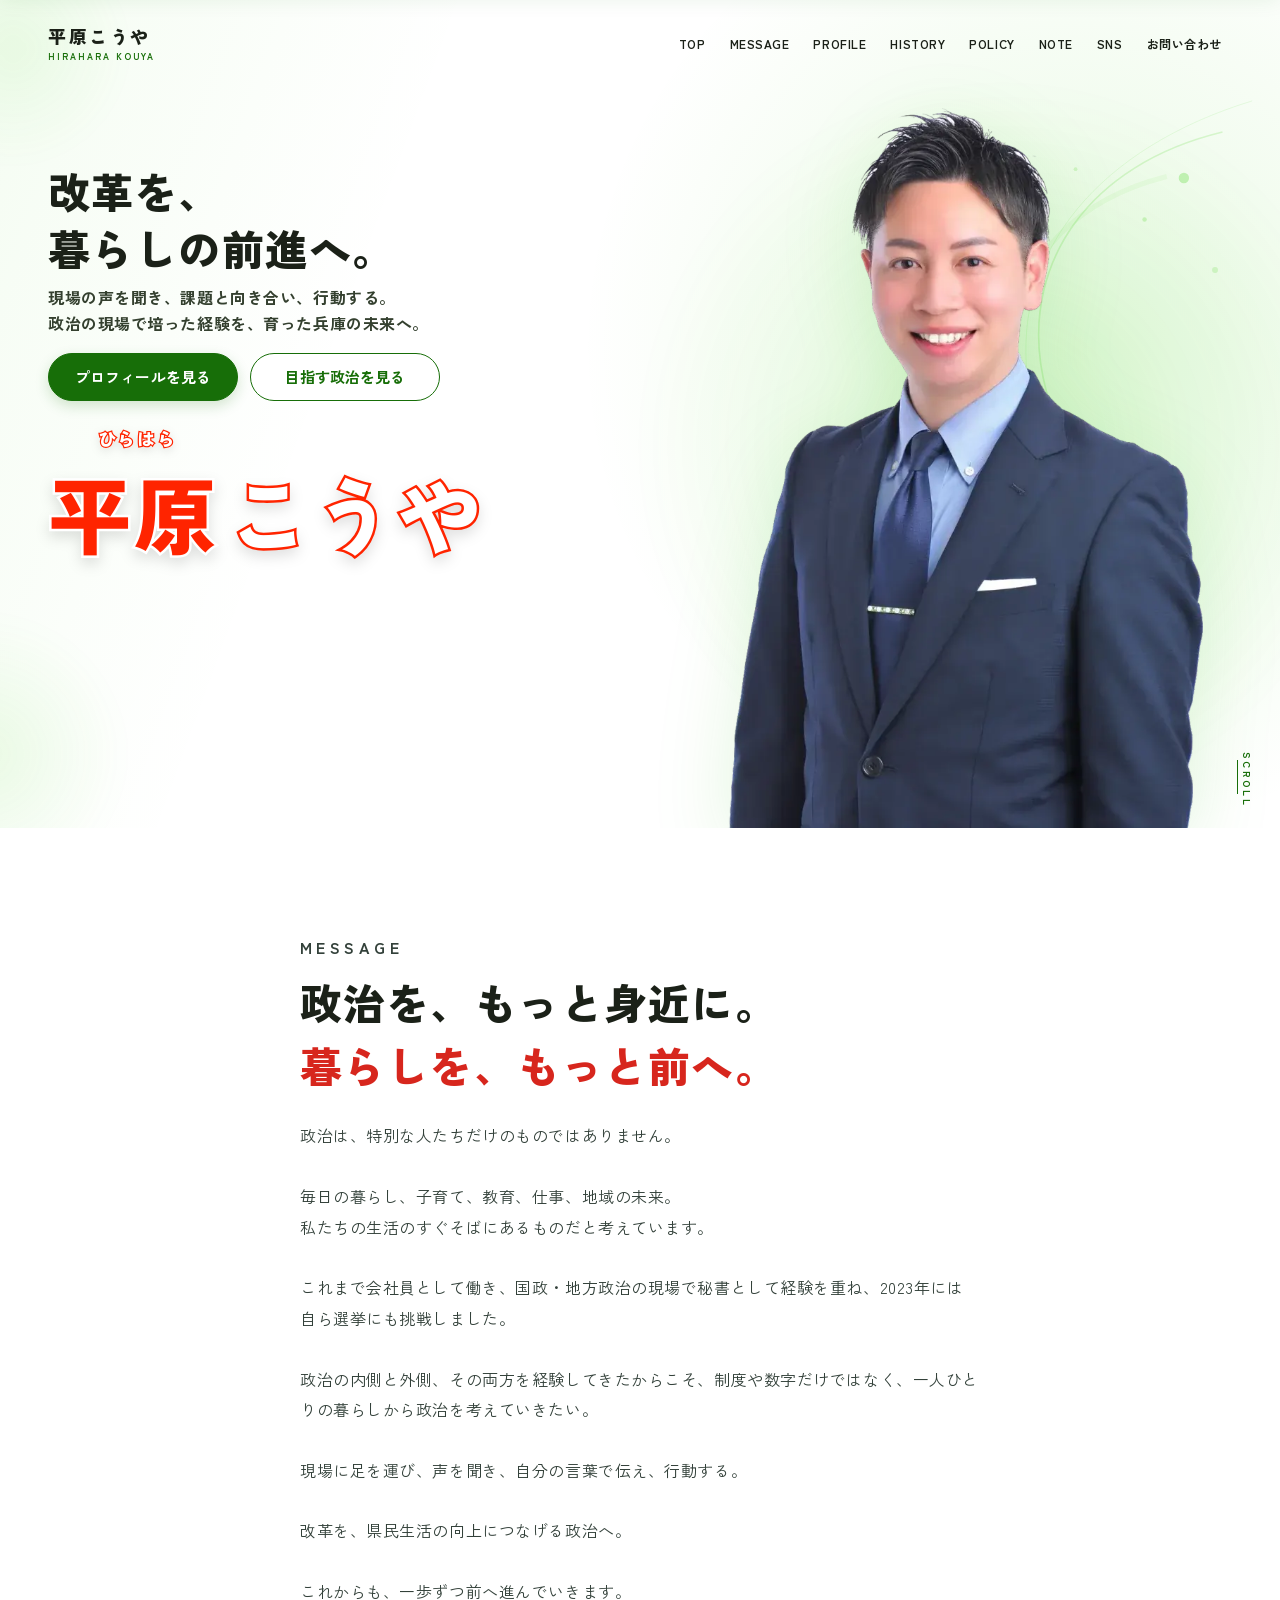
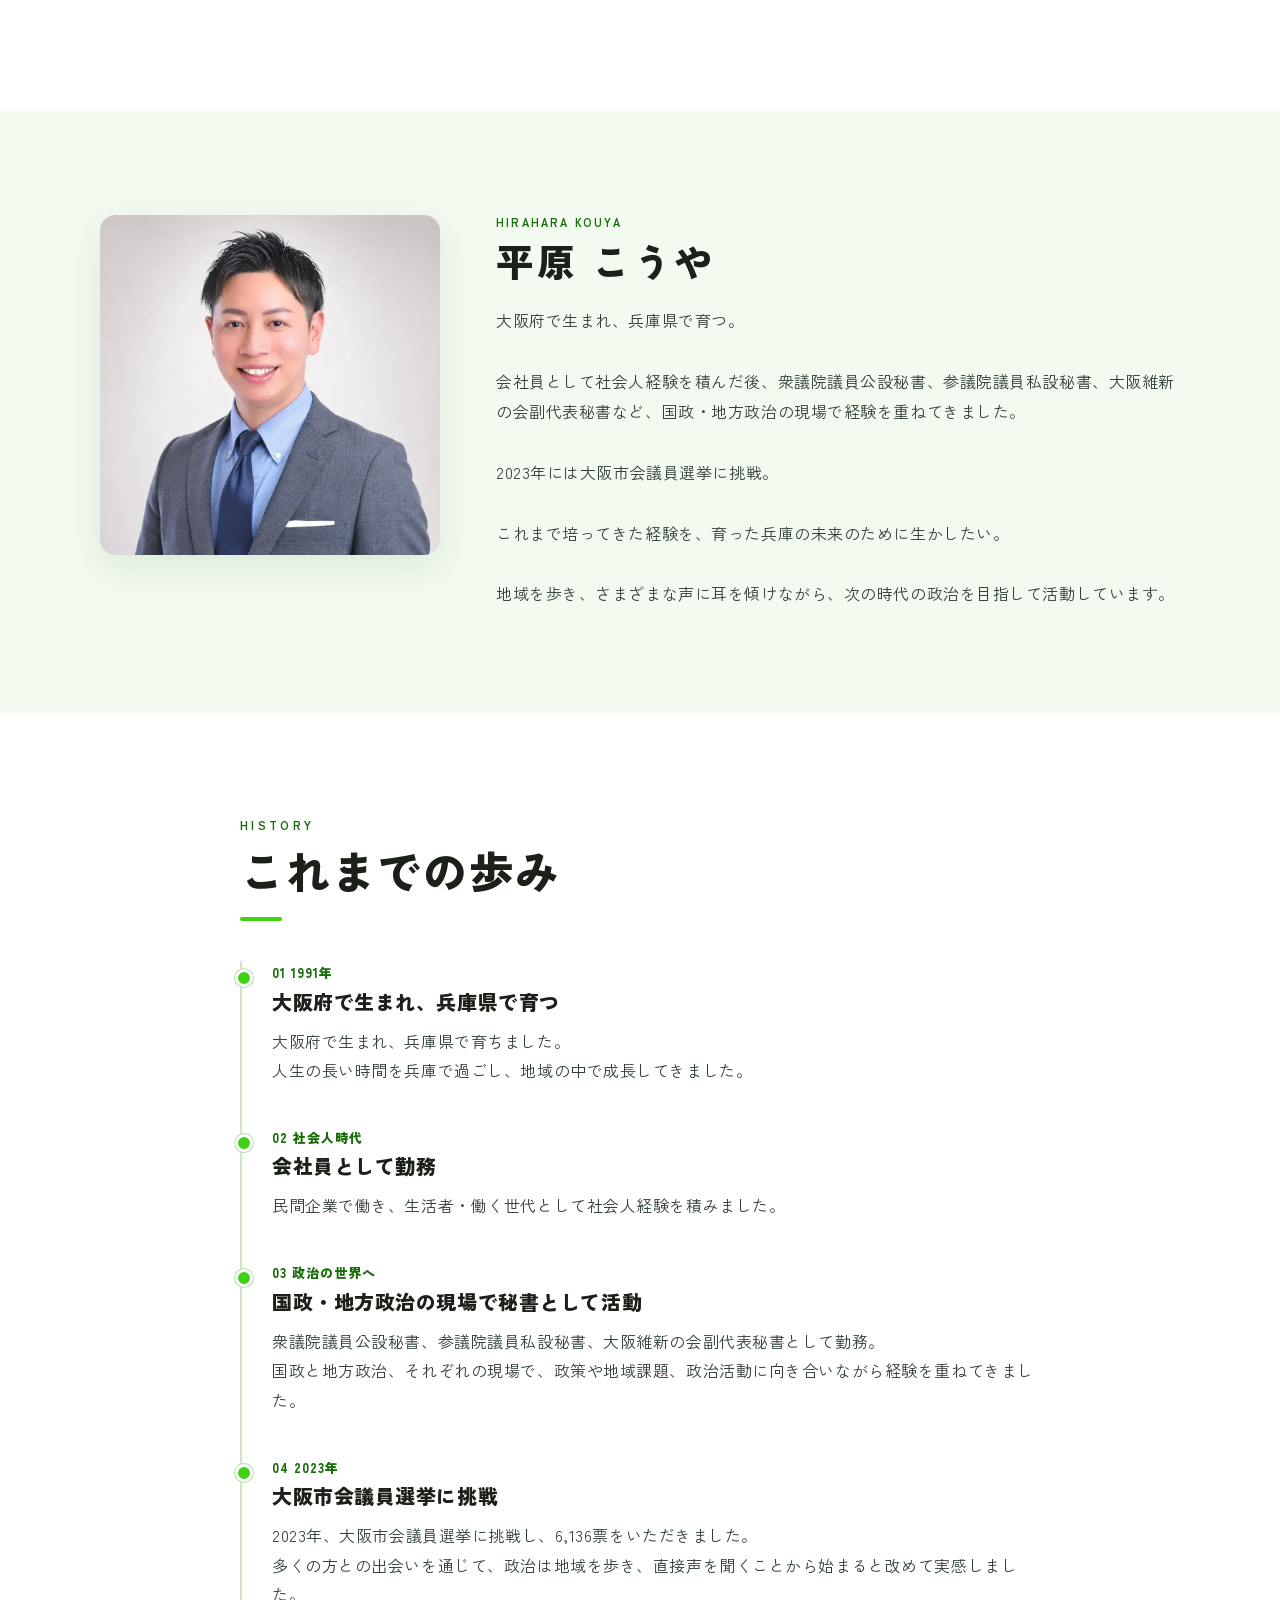
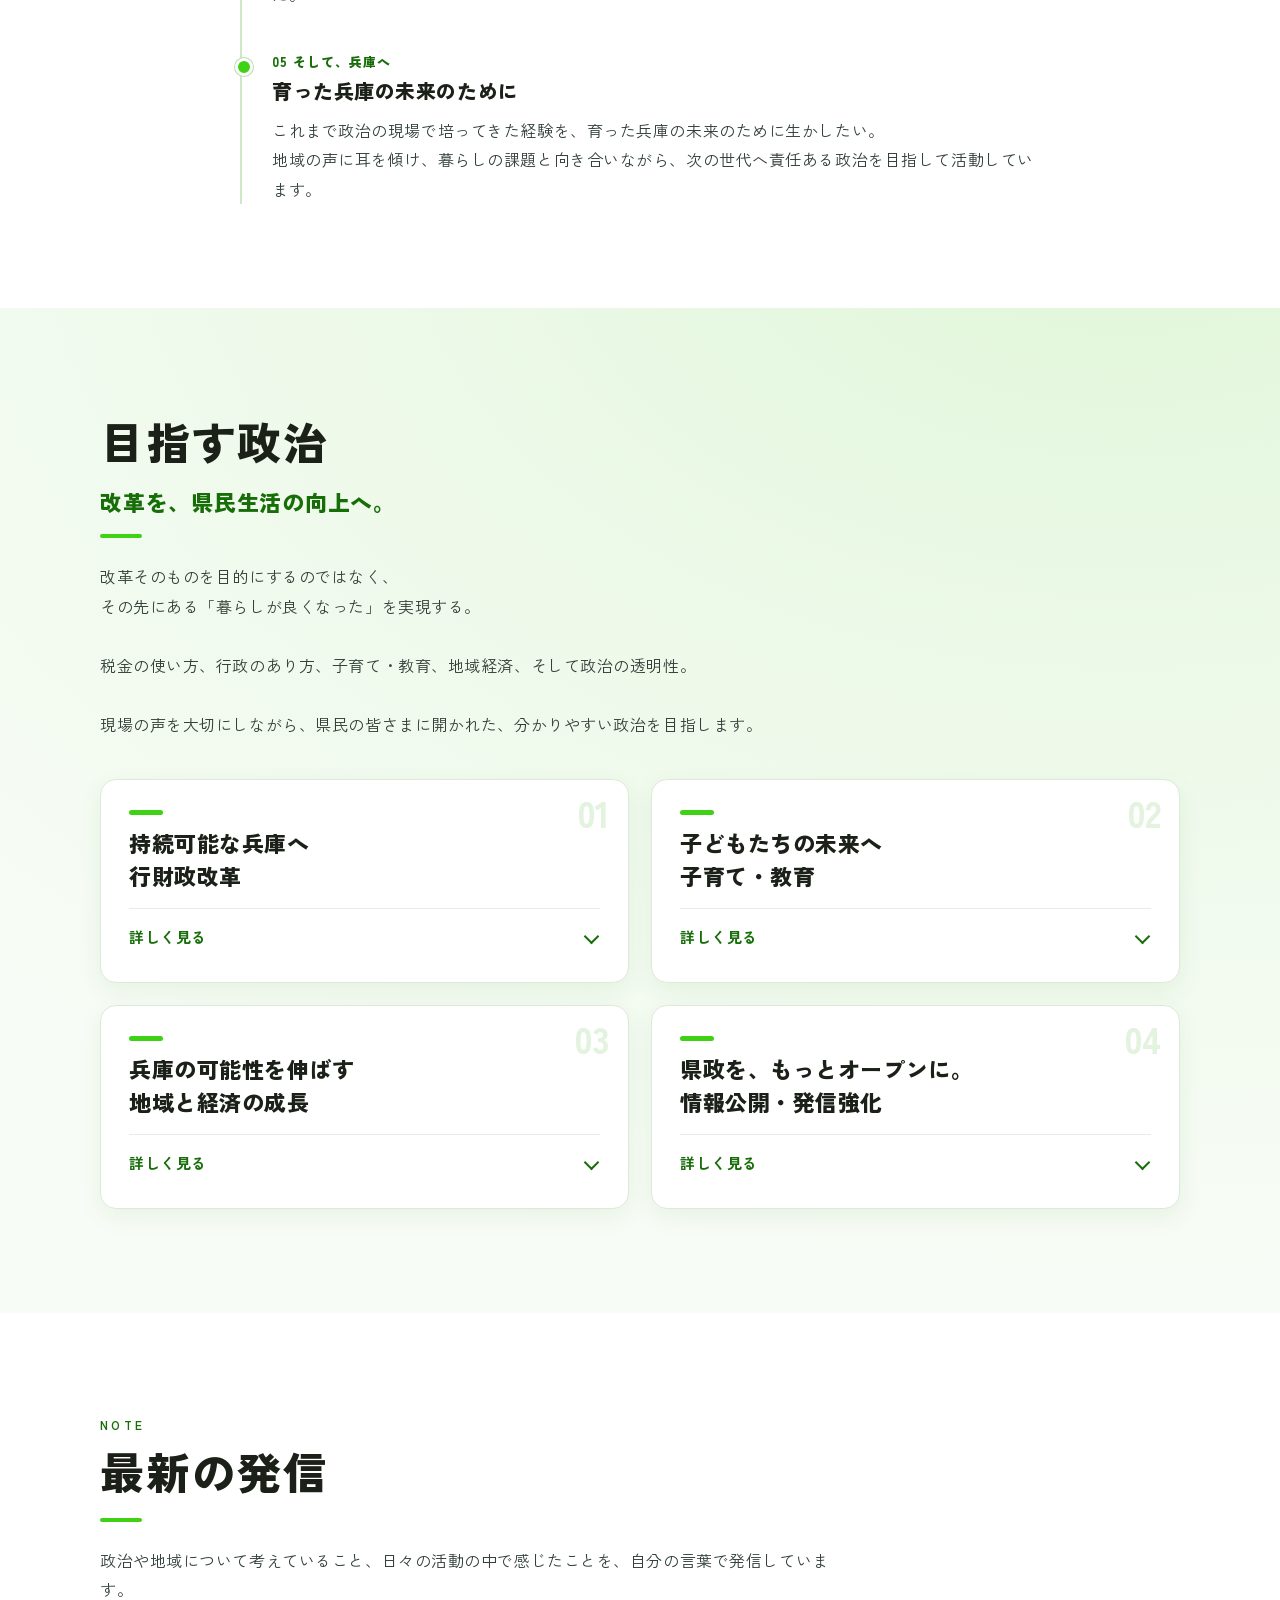
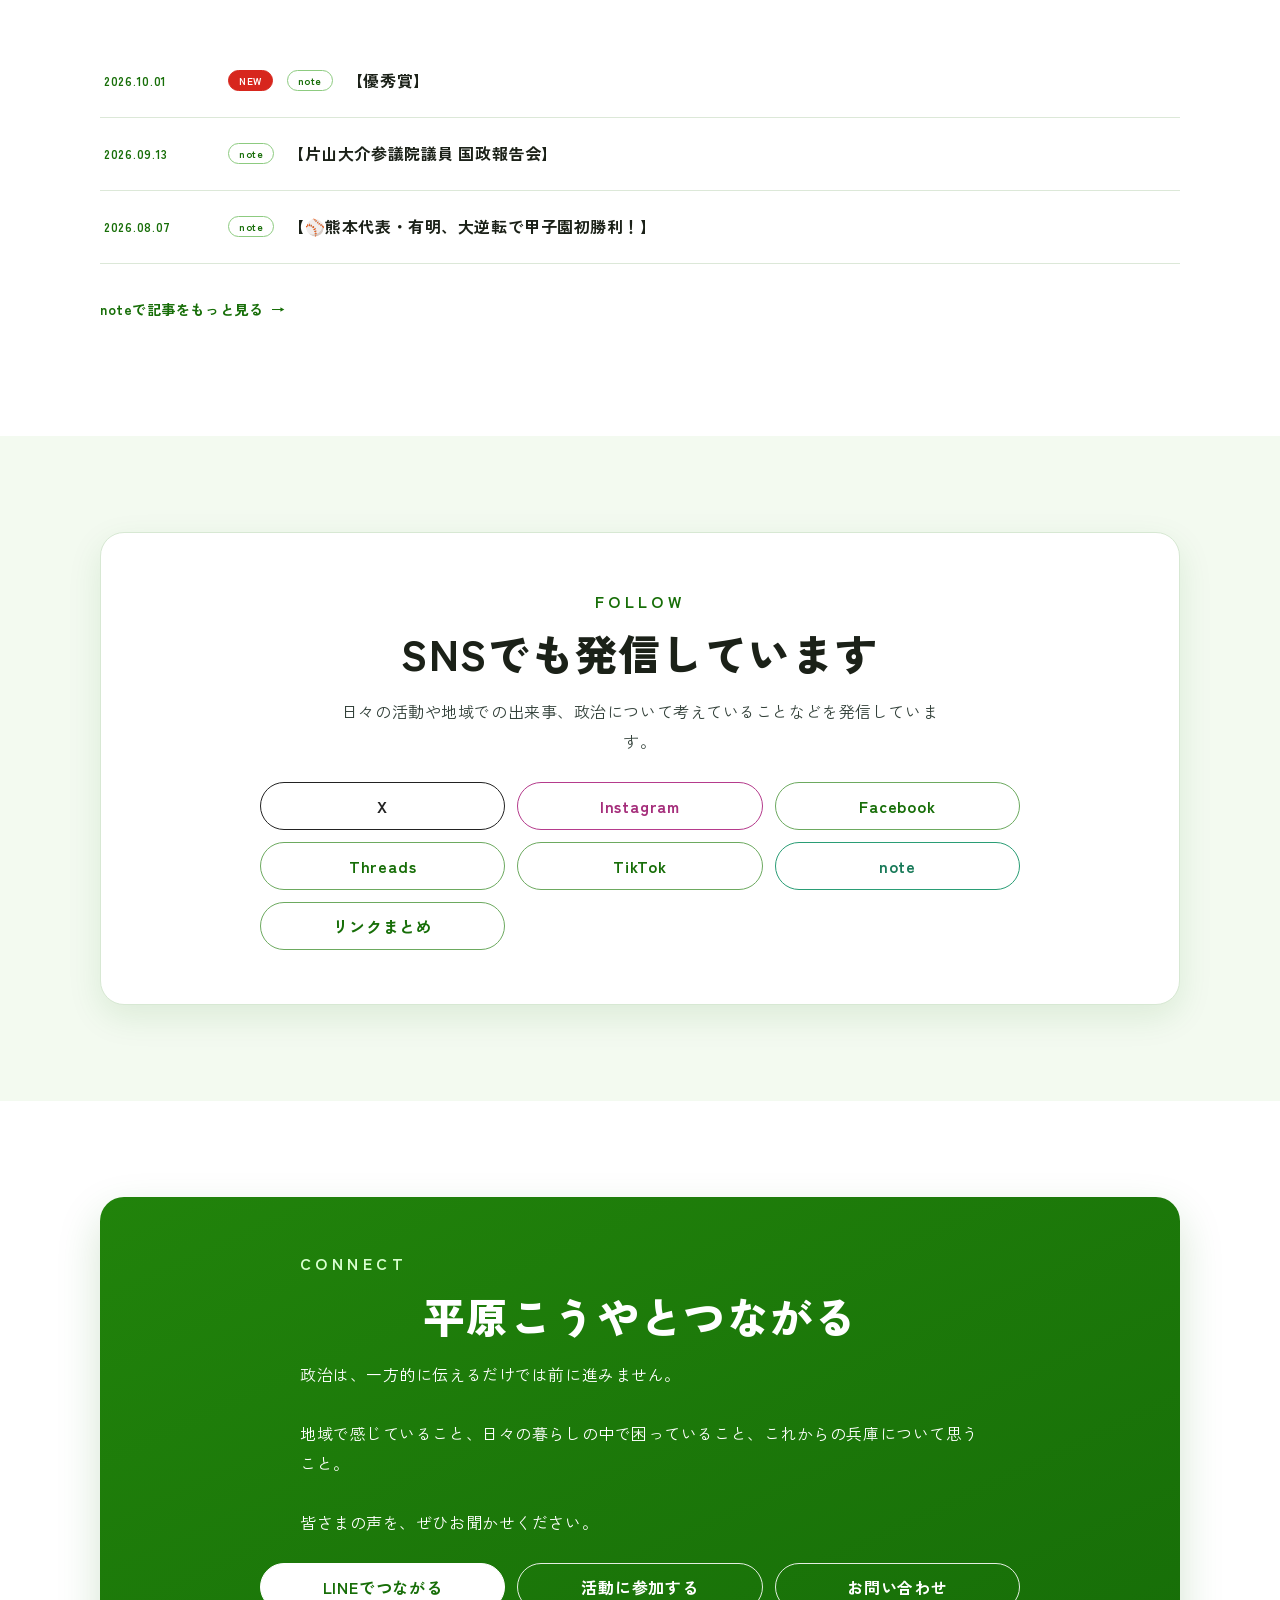
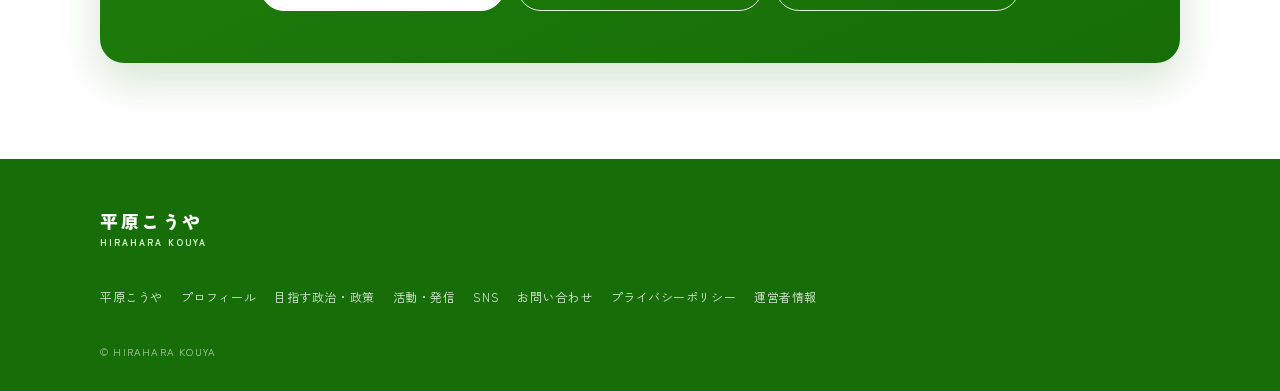
==== commit 10c34618: "SEO: og:image の壊れた参照を修正し、privacy ページに OGP を追加 - index/profile/activity/support/hub: og:image が存在しないフ" ====
--- a/index.html
+++ b/index.html
@@ -774,7 +774,7 @@
 </style>
 <link rel="canonical" href="https://hiraharakouya.com/">
 <link rel="icon" href="assets/img/favicon.svg" type="image/svg+xml">
-<meta property="og:type" content="website"><meta property="og:title" content="平原こうや（平原幸弥）公式サイト｜プロフィール・活動・政策"><meta property="og:description" content="平原こうや（平原幸弥）公式サイト。プロフィール、活動、政策、最新の発信、SNS、お問い合わせ情報をご案内します。"><meta property="og:url" content="https://hiraharakouya.com/"><meta property="og:image" content="https://hiraharakouya.com/assets/images/ogp-1200x630.webp"><meta property="og:image:width" content="1200"><meta property="og:image:height" content="630"><meta property="og:site_name" content="平原こうや公式サイト"><meta name="twitter:card" content="summary_large_image">
+<meta property="og:type" content="website"><meta property="og:title" content="平原こうや（平原幸弥）公式サイト｜プロフィール・活動・政策"><meta property="og:description" content="平原こうや（平原幸弥）公式サイト。プロフィール、活動、政策、最新の発信、SNS、お問い合わせ情報をご案内します。"><meta property="og:url" content="https://hiraharakouya.com/"><meta property="og:image" content="https://hiraharakouya.com/assets/img/ogp.jpg"><meta property="og:image:width" content="1200"><meta property="og:image:height" content="630"><meta property="og:site_name" content="平原こうや公式サイト"><meta name="twitter:card" content="summary_large_image">
 <script type="application/ld+json">{"@context":"https://schema.org","@type":"Person","name":"平原こうや","alternateName":["平原幸弥","ひらはらこうや","HIRAHARA KOUYA"],"url":"https://hiraharakouya.com/","sameAs":["https://x.com/HIRAHARAKOUYA","https://www.instagram.com/hiraharakouya327/","https://note.com/hirahara508"]}</script>
 </head><body>
 <header class="header"><a class="logo" href="#top">平原こうや<small>HIRAHARA KOUYA</small></a><nav class="gnav"><a href="#top">TOP</a><a href="#message">MESSAGE</a><a href="#profile">PROFILE</a><a href="#history">HISTORY</a><a href="#policy">POLICY</a><a href="#note">NOTE</a><a href="#sns">SNS</a><a href="#connect">お問い合わせ</a></nav><button class="menu-btn" aria-label="メニュー" aria-controls="site-menu" aria-expanded="false"><span></span><span></span><span></span></button></header>
